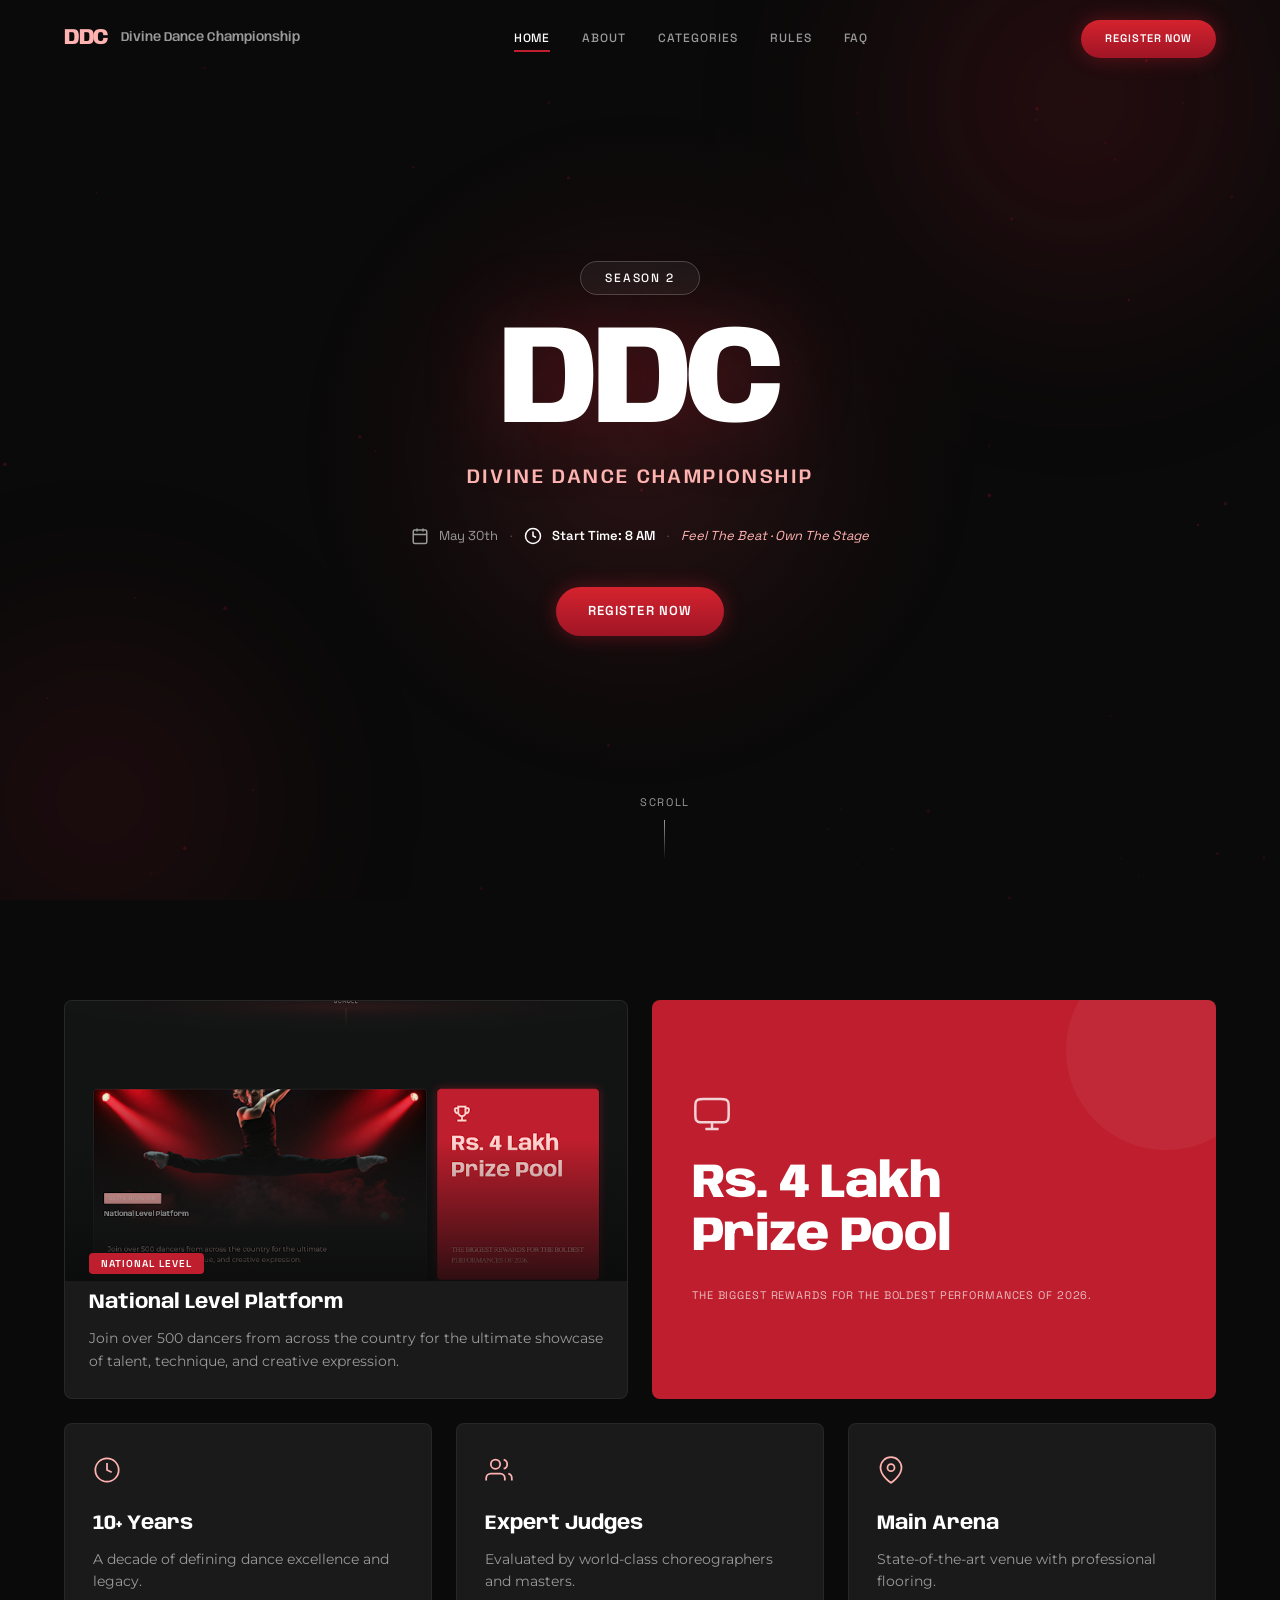
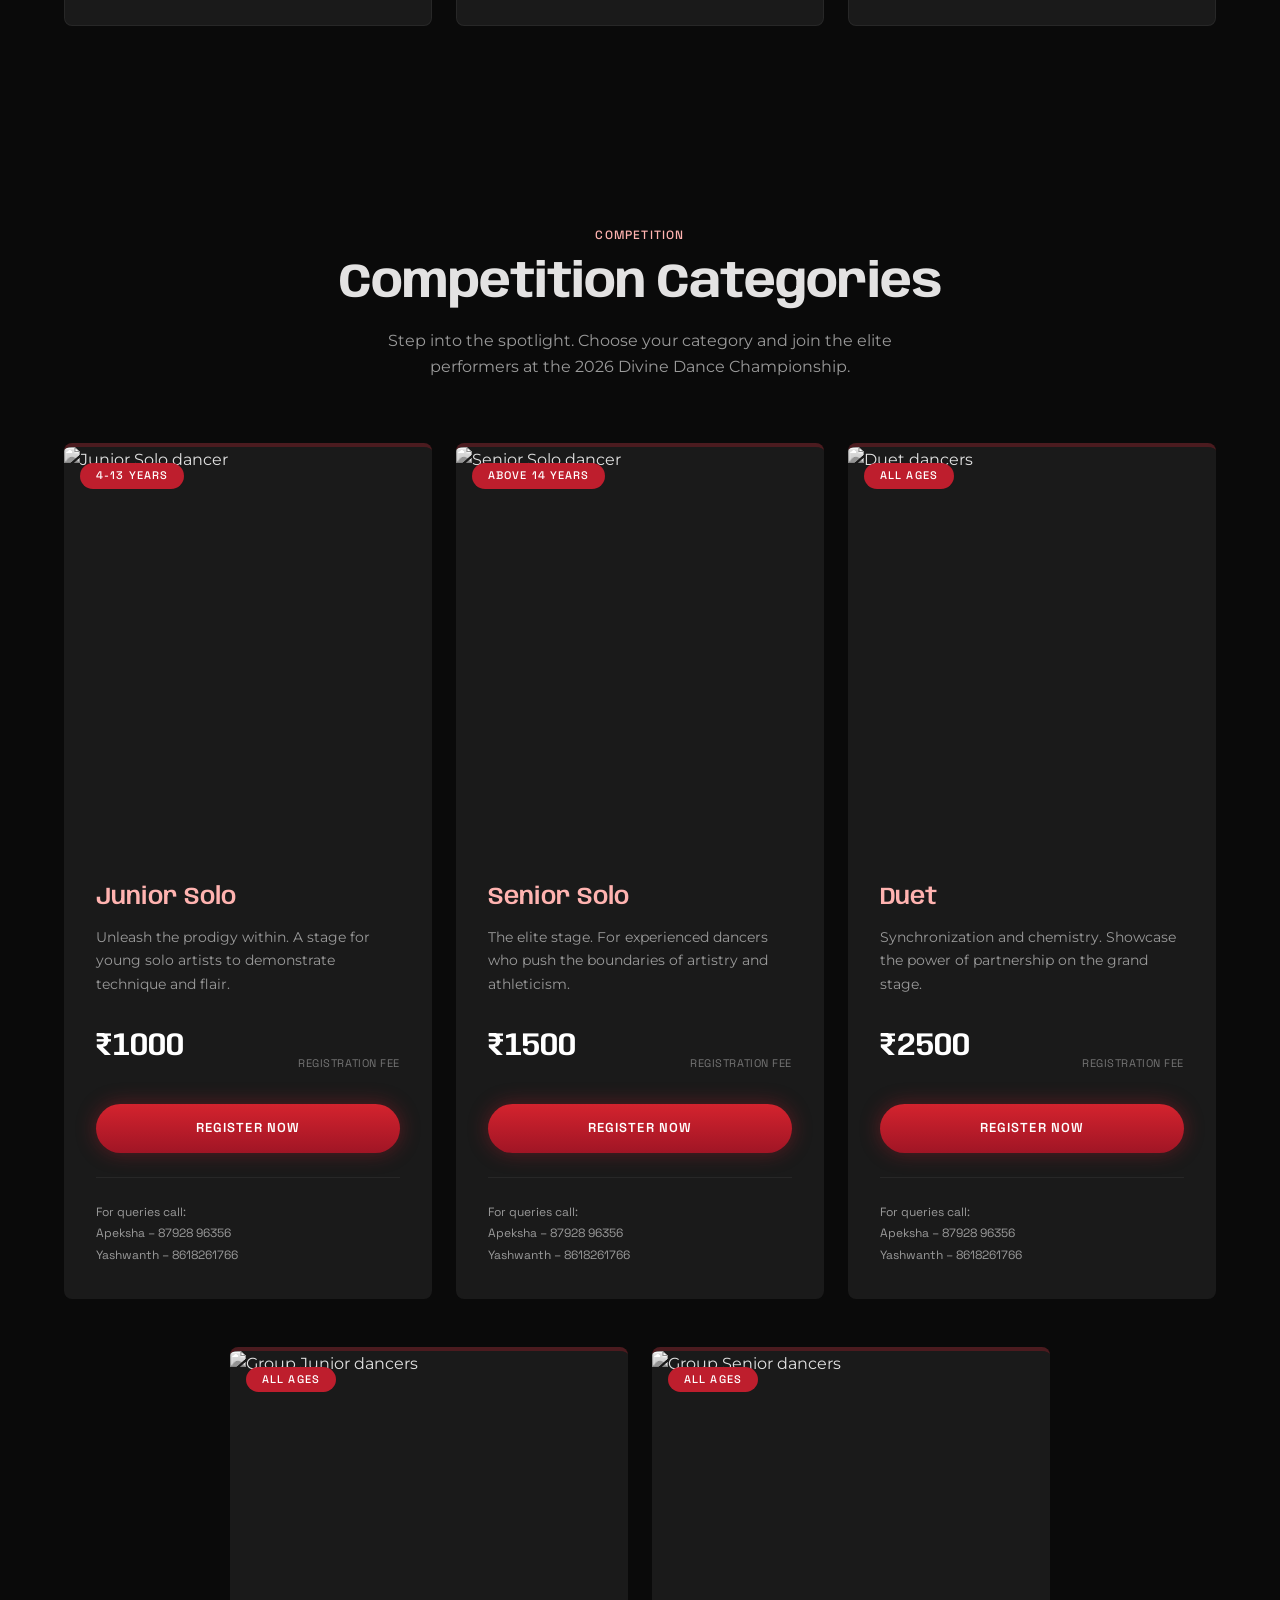
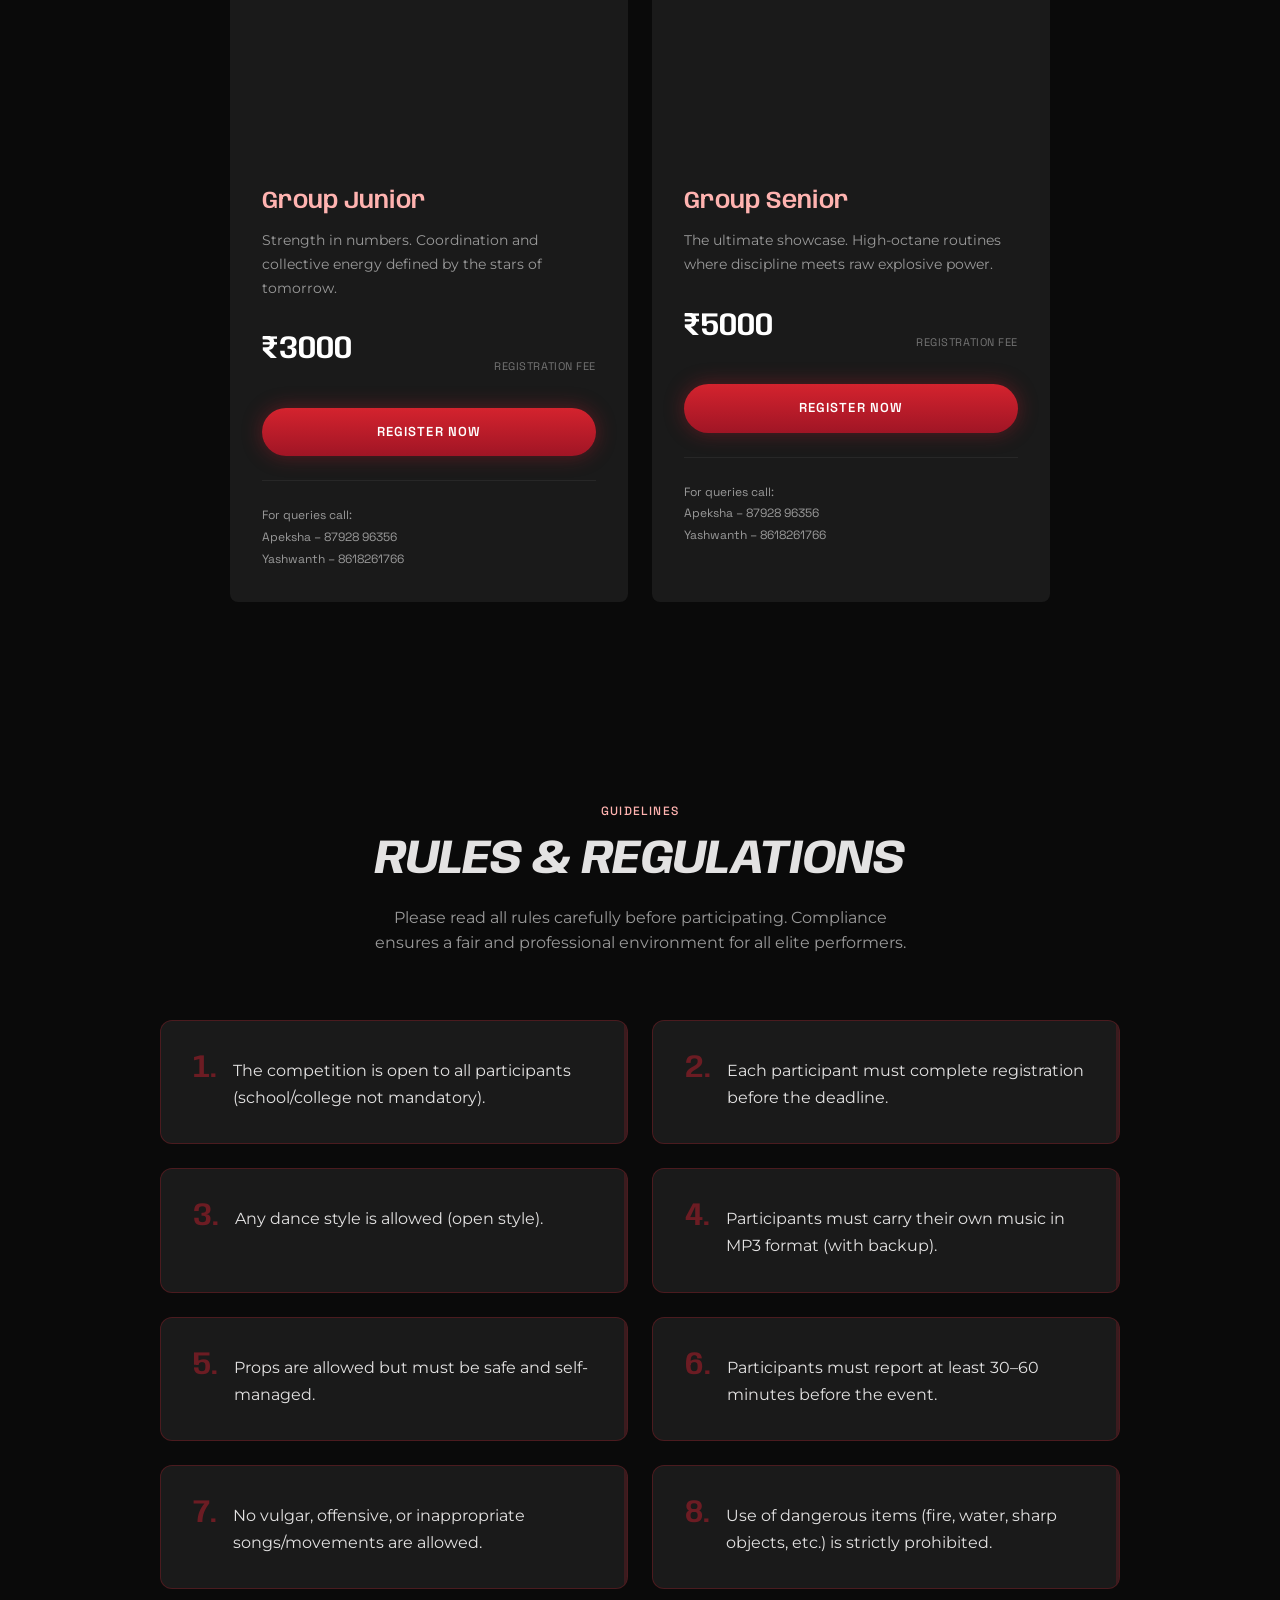
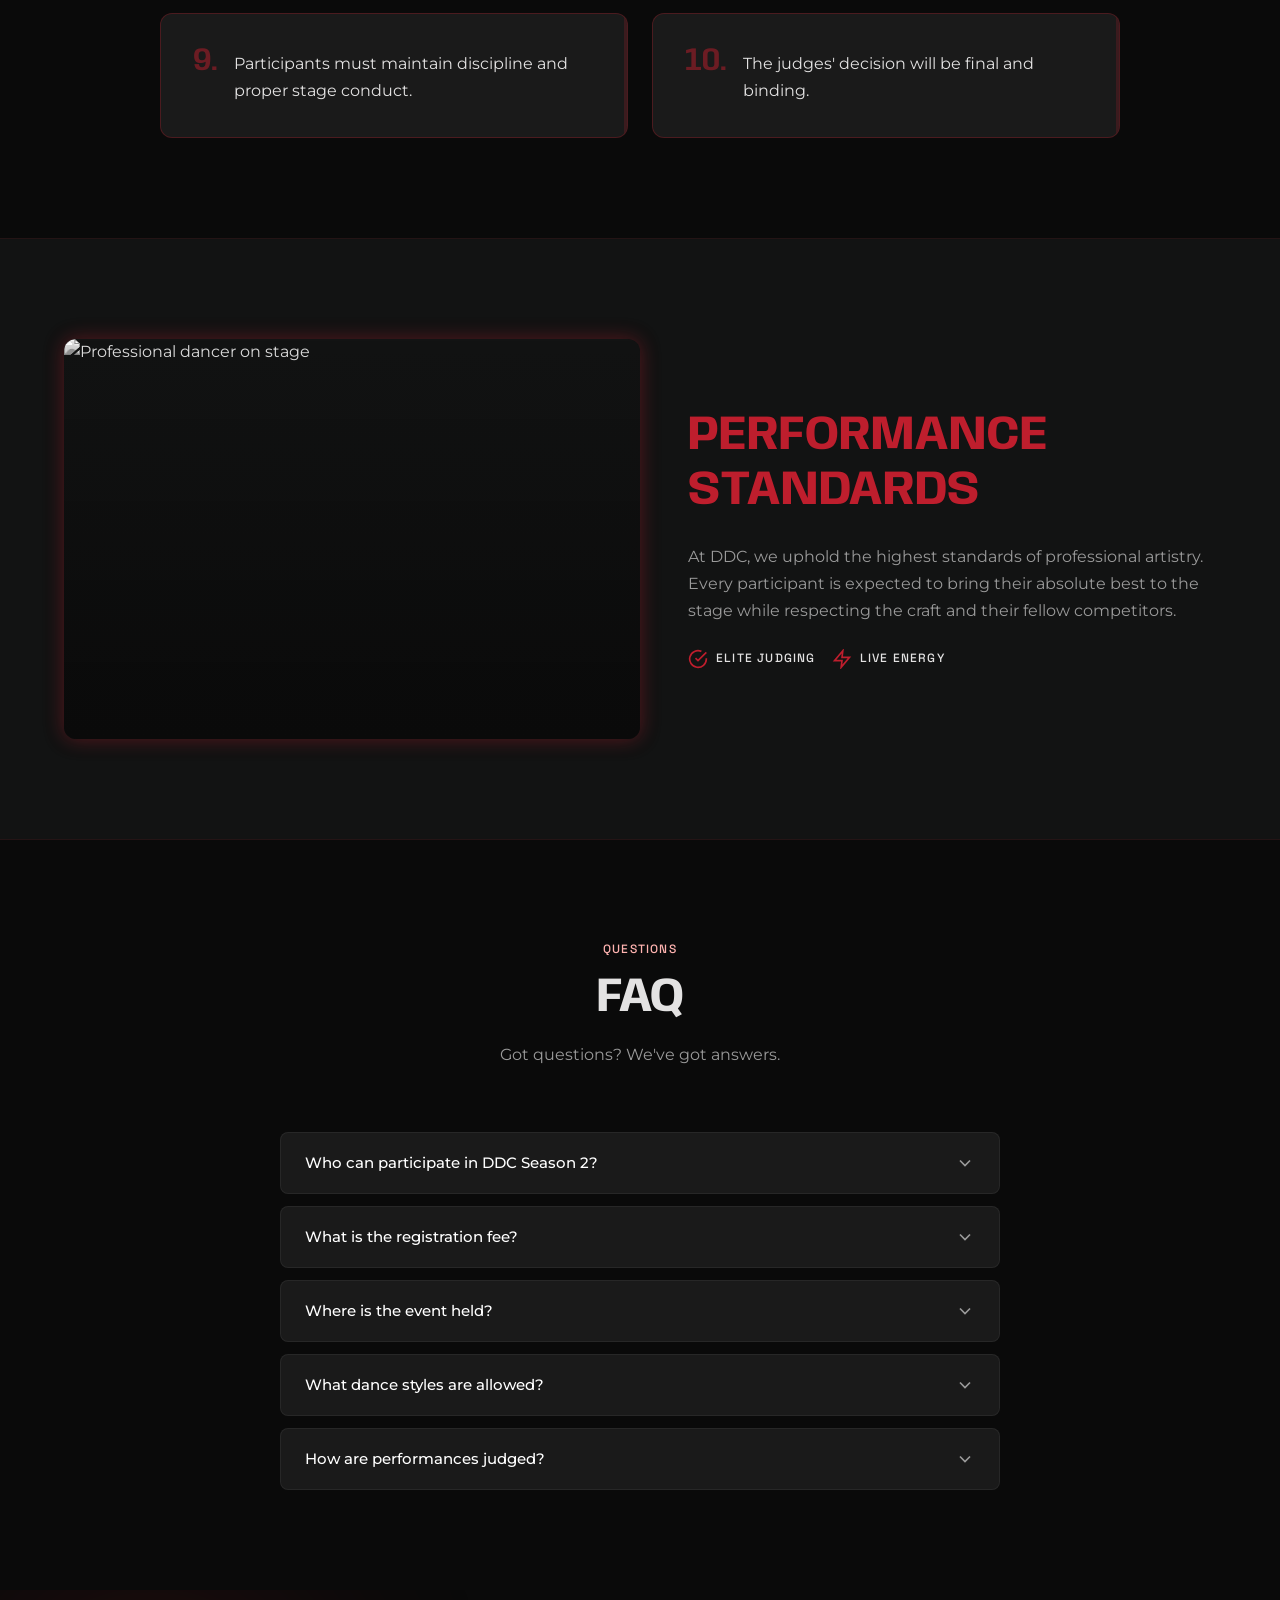
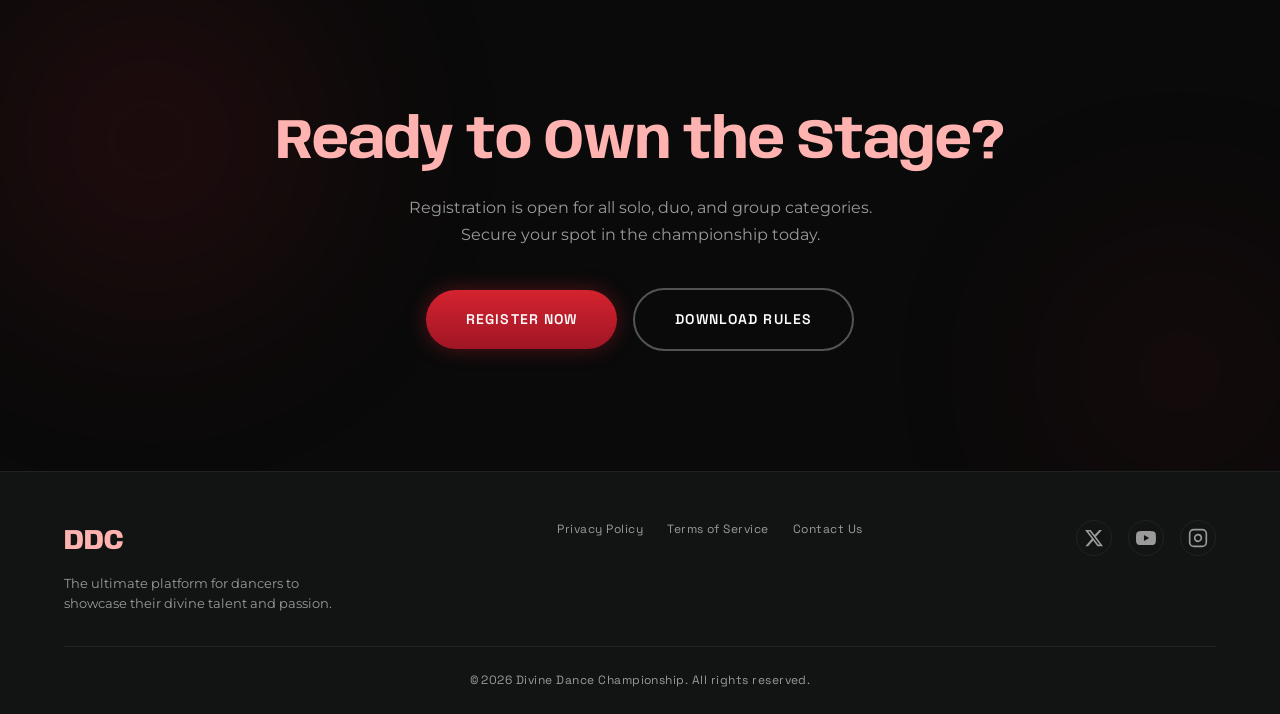
==== index.html @ ea3c965f "DDC Season 2 website - Categories, Rules, FAQ sections with Google Form registration" ====
<!DOCTYPE html>
<html lang="en">
<head>
  <meta charset="UTF-8" />
  <meta name="viewport" content="width=device-width, initial-scale=1.0" />
  <title>DDC — Divine Dance Championship | Season 2</title>
  <meta name="description" content="Join 500+ dancers from across the nation at the Divine Dance Championship Season 2. Rs. 4 Lakh prize pool. May 30th, 2026. Register now!" />
  <meta name="keywords" content="dance championship, DDC, Divine Dance Championship, dance competition, Season 2" />
  <meta name="theme-color" content="#BE1E2D" />

  <!-- Google Fonts -->
  <link rel="preconnect" href="https://fonts.googleapis.com" />
  <link rel="preconnect" href="https://fonts.gstatic.com" crossorigin />
  <link href="https://fonts.googleapis.com/css2?family=Anybody:wght@400;600;700;800&family=Montserrat:wght@300;400;500;600&family=Space+Grotesk:wght@400;500;600&display=swap" rel="stylesheet" />

  <link rel="stylesheet" href="styles.css" />
</head>
<body>

  <!-- ===== PRELOADER ===== -->
  <div id="preloader" class="preloader">
    <div class="preloader__inner">
      <div class="preloader__ring"></div>
      <span class="preloader__text">DDC</span>
    </div>
  </div>

  <!-- ===== FLOATING PARTICLES CANVAS ===== -->
  <canvas id="particles-canvas" aria-hidden="true"></canvas>

  <!-- ===== NAVBAR ===== -->
  <nav id="navbar" class="navbar">
    <div class="navbar__container">
      <a href="#hero" class="navbar__brand" id="nav-brand">
        <span class="navbar__brand-text">DDC</span>
        <span class="navbar__brand-sub">Divine Dance Championship</span>
      </a>

      <div class="navbar__links" id="nav-links">
        <a href="#hero" class="navbar__link active" data-section="hero">Home</a>
        <a href="#about" class="navbar__link" data-section="about">About</a>
        <a href="#categories" class="navbar__link" data-section="categories">Categories</a>
        <a href="#rules" class="navbar__link" data-section="rules">Rules</a>
        <a href="#faq" class="navbar__link" data-section="faq">FAQ</a>
      </div>

      <a href="https://docs.google.com/forms/d/e/1FAIpQLSdyLy1BD2bwJpLeQ0RBQqy2SPrHPg33ZrpNjyy-k9jikBR-5A/viewform?usp=sharing&ouid=105980000422649941958" target="_blank" rel="noopener noreferrer" class="btn btn--primary btn--nav" id="nav-register-btn">
        Register Now
      </a>

      <button class="navbar__hamburger" id="hamburger-btn" aria-label="Toggle navigation menu">
        <span></span><span></span><span></span>
      </button>
    </div>

    <!-- Mobile Menu -->
    <div class="navbar__mobile-menu" id="mobile-menu">
      <a href="#hero" class="navbar__mobile-link" data-section="hero">Home</a>
      <a href="#about" class="navbar__mobile-link" data-section="about">About</a>
      <a href="#categories" class="navbar__mobile-link" data-section="categories">Categories</a>
      <a href="#rules" class="navbar__mobile-link" data-section="rules">Rules</a>
      <a href="#faq" class="navbar__mobile-link" data-section="faq">FAQ</a>
      <a href="https://docs.google.com/forms/d/e/1FAIpQLSdyLy1BD2bwJpLeQ0RBQqy2SPrHPg33ZrpNjyy-k9jikBR-5A/viewform?usp=sharing&ouid=105980000422649941958" target="_blank" rel="noopener noreferrer" class="btn btn--primary btn--mobile-register">Register Now</a>
    </div>
  </nav>

  <!-- ===== HERO SECTION ===== -->
  <section id="hero" class="hero">
    <div class="hero__bg">
      <div class="hero__ribbon hero__ribbon--1"></div>
      <div class="hero__ribbon hero__ribbon--2"></div>
      <div class="hero__ribbon hero__ribbon--3"></div>
      <div class="hero__glow"></div>
    </div>
    <div class="hero__content">
      <div class="hero__badge reveal" data-delay="0">
        <span>Season 2</span>
      </div>
      <h1 class="hero__title reveal" data-delay="100">DDC</h1>
      <p class="hero__subtitle reveal" data-delay="200">Divine Dance Championship</p>
      <div class="hero__meta reveal" data-delay="300">
        <span class="hero__meta-item">
          <svg width="18" height="18" viewBox="0 0 24 24" fill="none" stroke="currentColor" stroke-width="2"><rect x="3" y="4" width="18" height="18" rx="2" ry="2"/><line x1="16" y1="2" x2="16" y2="6"/><line x1="8" y1="2" x2="8" y2="6"/><line x1="3" y1="10" x2="21" y2="10"/></svg>
          May 30th
        </span>
        <span class="hero__meta-dot">·</span>
        <span class="hero__meta-item hero__meta-item--bold">
          <svg width="18" height="18" viewBox="0 0 24 24" fill="none" stroke="currentColor" stroke-width="2"><circle cx="12" cy="12" r="10"/><polyline points="12 6 12 12 16 14"/></svg>
          Start Time: 8 AM
        </span>
        <span class="hero__meta-dot">·</span>
        <span class="hero__meta-item hero__meta-item--italic">Feel The Beat · Own The Stage</span>
      </div>
      <a href="https://docs.google.com/forms/d/e/1FAIpQLSdyLy1BD2bwJpLeQ0RBQqy2SPrHPg33ZrpNjyy-k9jikBR-5A/viewform?usp=sharing&ouid=105980000422649941958" target="_blank" rel="noopener noreferrer" class="btn btn--primary btn--hero magnetic-btn reveal" data-delay="400" id="hero-register-btn">
        Register Now
      </a>
    </div>
    <div class="hero__scroll reveal" data-delay="600">
      <span class="hero__scroll-text">Scroll</span>
      <div class="hero__scroll-line"></div>
    </div>
  </section>

  <!-- ===== ABOUT SECTION ===== -->
  <section id="about" class="about section">
    <div class="container">
      <div class="about__grid">
        <!-- Left: Image Card -->
        <div class="about__image-card reveal-left">
          <div class="about__image-wrapper">
            <img src="screen.png" alt="Dancer performing at DDC" class="about__image" loading="lazy" />
            <div class="about__image-overlay"></div>
          </div>
          <div class="about__image-badge">
            <span class="about__image-badge-tag">National Level</span>
          </div>
          <h3 class="about__image-title">National Level Platform</h3>
          <p class="about__image-desc">Join over 500 dancers from across the country for the ultimate showcase of talent, technique, and creative expression.</p>
        </div>

        <!-- Right: Prize Pool Card -->
        <div class="about__prize-card reveal-right">
          <div class="about__prize-icon">
            <svg width="40" height="40" viewBox="0 0 24 24" fill="none" stroke="currentColor" stroke-width="1.5"><path d="M8 21h8m-4-4v4m-5.2-4h10.4c1.68 0 2.52 0 3.16-.33a3 3 0 001.31-1.31c.33-.64.33-1.48.33-3.16V7.8c0-1.68 0-2.52-.33-3.16a3 3 0 00-1.31-1.31C19.72 3 18.88 3 17.2 3H6.8c-1.68 0-2.52 0-3.16.33a3 3 0 00-1.31 1.31C2 5.28 2 6.12 2 7.8v4.4c0 1.68 0 2.52.33 3.16a3 3 0 001.31 1.31c.64.33 1.48.33 3.16.33z"/></svg>
          </div>
          <h2 class="about__prize-amount">Rs. 4 Lakh<br/>Prize Pool</h2>
          <p class="about__prize-desc">The biggest rewards for the boldest performances of 2026.</p>
        </div>
      </div>

      <!-- Stats Row -->
      <div class="about__stats">
        <div class="about__stat-card reveal-up" data-delay="0">
          <div class="about__stat-icon">
            <svg width="28" height="28" viewBox="0 0 24 24" fill="none" stroke="currentColor" stroke-width="1.5"><circle cx="12" cy="12" r="10"/><polyline points="12 6 12 12 16 14"/></svg>
          </div>
          <h4 class="about__stat-title">10+ Years</h4>
          <p class="about__stat-desc">A decade of defining dance excellence and legacy.</p>
        </div>
        <div class="about__stat-card reveal-up" data-delay="150">
          <div class="about__stat-icon">
            <svg width="28" height="28" viewBox="0 0 24 24" fill="none" stroke="currentColor" stroke-width="1.5"><path d="M17 21v-2a4 4 0 00-4-4H5a4 4 0 00-4 4v2"/><circle cx="9" cy="7" r="4"/><path d="M23 21v-2a4 4 0 00-3-3.87"/><path d="M16 3.13a4 4 0 010 7.75"/></svg>
          </div>
          <h4 class="about__stat-title">Expert Judges</h4>
          <p class="about__stat-desc">Evaluated by world-class choreographers and masters.</p>
        </div>
        <div class="about__stat-card reveal-up" data-delay="300">
          <div class="about__stat-icon">
            <svg width="28" height="28" viewBox="0 0 24 24" fill="none" stroke="currentColor" stroke-width="1.5"><path d="M21 10c0 7-9 13-9 13s-9-6-9-13a9 9 0 0118 0z"/><circle cx="12" cy="10" r="3"/></svg>
          </div>
          <h4 class="about__stat-title">Main Arena</h4>
          <p class="about__stat-desc">State-of-the-art venue with professional flooring.</p>
        </div>
      </div>
    </div>
  </section>

  <!-- ===== CATEGORIES SECTION ===== -->
  <section id="categories" class="categories section">
    <div class="container">
      <div class="section__header reveal-up">
        <span class="section__label">Competition</span>
        <h2 class="section__title">Competition Categories</h2>
        <p class="section__desc">Step into the spotlight. Choose your category and join the elite performers at the 2026 Divine Dance Championship.</p>
      </div>

      <!-- Top row: 3 cards -->
      <div class="categories__grid categories__grid--3 reveal-up">

        <!-- Junior Solo -->
        <div class="category-card-v2">
          <div class="category-card-v2__image">
            <img src="https://lh3.googleusercontent.com/aida-public/[base64]" alt="Junior Solo dancer" loading="lazy" />
            <div class="category-card-v2__image-overlay"></div>
            <span class="category-card-v2__badge">4-13 YEARS</span>
          </div>
          <div class="category-card-v2__body">
            <h3 class="category-card-v2__title">Junior Solo</h3>
            <p class="category-card-v2__desc">Unleash the prodigy within. A stage for young solo artists to demonstrate technique and flair.</p>
            <div class="category-card-v2__price-row">
              <span class="category-card-v2__price">₹1000</span>
              <span class="category-card-v2__price-label">Registration Fee</span>
            </div>
            <a href="https://docs.google.com/forms/d/e/1FAIpQLSdyLy1BD2bwJpLeQ0RBQqy2SPrHPg33ZrpNjyy-k9jikBR-5A/viewform?usp=sharing&ouid=105980000422649941958" target="_blank" rel="noopener noreferrer" class="btn btn--primary btn--full magnetic-btn">Register Now</a>
            <div class="category-card-v2__contact">
              <p>For queries call:</p>
              <p>Apeksha – 87928 96356</p>
              <p>Yashwanth – 8618261766</p>
            </div>
          </div>
        </div>

        <!-- Senior Solo -->
        <div class="category-card-v2">
          <div class="category-card-v2__image">
            <img src="https://lh3.googleusercontent.com/aida-public/[base64]" alt="Senior Solo dancer" loading="lazy" />
            <div class="category-card-v2__image-overlay"></div>
            <span class="category-card-v2__badge">ABOVE 14 YEARS</span>
          </div>
          <div class="category-card-v2__body">
            <h3 class="category-card-v2__title">Senior Solo</h3>
            <p class="category-card-v2__desc">The elite stage. For experienced dancers who push the boundaries of artistry and athleticism.</p>
            <div class="category-card-v2__price-row">
              <span class="category-card-v2__price">₹1500</span>
              <span class="category-card-v2__price-label">Registration Fee</span>
            </div>
            <a href="https://docs.google.com/forms/d/e/1FAIpQLSdyLy1BD2bwJpLeQ0RBQqy2SPrHPg33ZrpNjyy-k9jikBR-5A/viewform?usp=sharing&ouid=105980000422649941958" target="_blank" rel="noopener noreferrer" class="btn btn--primary btn--full magnetic-btn">Register Now</a>
            <div class="category-card-v2__contact">
              <p>For queries call:</p>
              <p>Apeksha – 87928 96356</p>
              <p>Yashwanth – 8618261766</p>
            </div>
          </div>
        </div>

        <!-- Duet -->
        <div class="category-card-v2">
          <div class="category-card-v2__image">
            <img src="https://lh3.googleusercontent.com/aida-public/[base64]" alt="Duet dancers" loading="lazy" />
            <div class="category-card-v2__image-overlay"></div>
            <span class="category-card-v2__badge">ALL AGES</span>
          </div>
          <div class="category-card-v2__body">
            <h3 class="category-card-v2__title">Duet</h3>
            <p class="category-card-v2__desc">Synchronization and chemistry. Showcase the power of partnership on the grand stage.</p>
            <div class="category-card-v2__price-row">
              <span class="category-card-v2__price">₹2500</span>
              <span class="category-card-v2__price-label">Registration Fee</span>
            </div>
            <a href="https://docs.google.com/forms/d/e/1FAIpQLSdyLy1BD2bwJpLeQ0RBQqy2SPrHPg33ZrpNjyy-k9jikBR-5A/viewform?usp=sharing&ouid=105980000422649941958" target="_blank" rel="noopener noreferrer" class="btn btn--primary btn--full magnetic-btn">Register Now</a>
            <div class="category-card-v2__contact">
              <p>For queries call:</p>
              <p>Apeksha – 87928 96356</p>
              <p>Yashwanth – 8618261766</p>
            </div>
          </div>
        </div>
      </div>

      <!-- Bottom row: 2 cards -->
      <div class="categories__grid categories__grid--2 reveal-up" data-delay="200">

        <!-- Group Junior -->
        <div class="category-card-v2">
          <div class="category-card-v2__image">
            <img src="https://lh3.googleusercontent.com/aida-public/[base64]" alt="Group Junior dancers" loading="lazy" />
            <div class="category-card-v2__image-overlay"></div>
            <span class="category-card-v2__badge">ALL AGES</span>
          </div>
          <div class="category-card-v2__body">
            <h3 class="category-card-v2__title">Group Junior</h3>
            <p class="category-card-v2__desc">Strength in numbers. Coordination and collective energy defined by the stars of tomorrow.</p>
            <div class="category-card-v2__price-row">
              <span class="category-card-v2__price">₹3000</span>
              <span class="category-card-v2__price-label">Registration Fee</span>
            </div>
            <a href="https://docs.google.com/forms/d/e/1FAIpQLSdyLy1BD2bwJpLeQ0RBQqy2SPrHPg33ZrpNjyy-k9jikBR-5A/viewform?usp=sharing&ouid=105980000422649941958" target="_blank" rel="noopener noreferrer" class="btn btn--primary btn--full magnetic-btn">Register Now</a>
            <div class="category-card-v2__contact">
              <p>For queries call:</p>
              <p>Apeksha – 87928 96356</p>
              <p>Yashwanth – 8618261766</p>
            </div>
          </div>
        </div>

        <!-- Group Senior -->
        <div class="category-card-v2">
          <div class="category-card-v2__image">
            <img src="https://lh3.googleusercontent.com/aida-public/[base64]" alt="Group Senior dancers" loading="lazy" />
            <div class="category-card-v2__image-overlay"></div>
            <span class="category-card-v2__badge">ALL AGES</span>
          </div>
          <div class="category-card-v2__body">
            <h3 class="category-card-v2__title">Group Senior</h3>
            <p class="category-card-v2__desc">The ultimate showcase. High-octane routines where discipline meets raw explosive power.</p>
            <div class="category-card-v2__price-row">
              <span class="category-card-v2__price">₹5000</span>
              <span class="category-card-v2__price-label">Registration Fee</span>
            </div>
            <a href="https://docs.google.com/forms/d/e/1FAIpQLSdyLy1BD2bwJpLeQ0RBQqy2SPrHPg33ZrpNjyy-k9jikBR-5A/viewform?usp=sharing&ouid=105980000422649941958" target="_blank" rel="noopener noreferrer" class="btn btn--primary btn--full magnetic-btn">Register Now</a>
            <div class="category-card-v2__contact">
              <p>For queries call:</p>
              <p>Apeksha – 87928 96356</p>
              <p>Yashwanth – 8618261766</p>
            </div>
          </div>
        </div>
      </div>
    </div>
  </section>

  <!-- ===== RULES SECTION ===== -->
  <section id="rules" class="rules section">
    <div class="container">
      <div class="section__header reveal-up">
        <span class="section__label">Guidelines</span>
        <h2 class="section__title rules__title">Rules & Regulations</h2>
        <p class="section__desc">Please read all rules carefully before participating. Compliance ensures a fair and professional environment for all elite performers.</p>
      </div>

      <div class="rules__grid">
        <div class="rules__card reveal-up" data-delay="0">
          <span class="rules__number">1.</span>
          <p class="rules__text">The competition is open to all participants (school/college not mandatory).</p>
          <div class="rules__card-accent"></div>
        </div>
        <div class="rules__card reveal-up" data-delay="50">
          <span class="rules__number">2.</span>
          <p class="rules__text">Each participant must complete registration before the deadline.</p>
          <div class="rules__card-accent"></div>
        </div>
        <div class="rules__card reveal-up" data-delay="100">
          <span class="rules__number">3.</span>
          <p class="rules__text">Any dance style is allowed (open style).</p>
          <div class="rules__card-accent"></div>
        </div>
        <div class="rules__card reveal-up" data-delay="150">
          <span class="rules__number">4.</span>
          <p class="rules__text">Participants must carry their own music in MP3 format (with backup).</p>
          <div class="rules__card-accent"></div>
        </div>
        <div class="rules__card reveal-up" data-delay="200">
          <span class="rules__number">5.</span>
          <p class="rules__text">Props are allowed but must be safe and self-managed.</p>
          <div class="rules__card-accent"></div>
        </div>
        <div class="rules__card reveal-up" data-delay="250">
          <span class="rules__number">6.</span>
          <p class="rules__text">Participants must report at least 30–60 minutes before the event.</p>
          <div class="rules__card-accent"></div>
        </div>
        <div class="rules__card reveal-up" data-delay="300">
          <span class="rules__number">7.</span>
          <p class="rules__text">No vulgar, offensive, or inappropriate songs/movements are allowed.</p>
          <div class="rules__card-accent"></div>
        </div>
        <div class="rules__card reveal-up" data-delay="350">
          <span class="rules__number">8.</span>
          <p class="rules__text">Use of dangerous items (fire, water, sharp objects, etc.) is strictly prohibited.</p>
          <div class="rules__card-accent"></div>
        </div>
        <div class="rules__card reveal-up" data-delay="400">
          <span class="rules__number">9.</span>
          <p class="rules__text">Participants must maintain discipline and proper stage conduct.</p>
          <div class="rules__card-accent"></div>
        </div>
        <div class="rules__card reveal-up" data-delay="450">
          <span class="rules__number">10.</span>
          <p class="rules__text">The judges' decision will be final and binding.</p>
          <div class="rules__card-accent"></div>
        </div>
      </div>
    </div>
  </section>

  <!-- ===== PERFORMANCE STANDARDS ===== -->
  <section class="standards section">
    <div class="container">
      <div class="standards__inner reveal-up">
        <div class="standards__image">
          <img src="https://lh3.googleusercontent.com/aida-public/[base64]" alt="Professional dancer on stage" loading="lazy" />
          <div class="standards__image-overlay"></div>
        </div>
        <div class="standards__content">
          <h2 class="standards__title">Performance Standards</h2>
          <p class="standards__desc">At DDC, we uphold the highest standards of professional artistry. Every participant is expected to bring their absolute best to the stage while respecting the craft and their fellow competitors.</p>
          <div class="standards__badges">
            <div class="standards__badge">
              <svg width="20" height="20" viewBox="0 0 24 24" fill="none" stroke="var(--primary)" stroke-width="2"><path d="M22 11.08V12a10 10 0 11-5.93-9.14"/><polyline points="22 4 12 14.01 9 11.01"/></svg>
              <span>Elite Judging</span>
            </div>
            <div class="standards__badge">
              <svg width="20" height="20" viewBox="0 0 24 24" fill="none" stroke="var(--primary)" stroke-width="2"><polygon points="13 2 3 14 12 14 11 22 21 10 12 10 13 2"/></svg>
              <span>Live Energy</span>
            </div>
          </div>
        </div>
      </div>
    </div>
  </section>

  <!-- ===== FAQ SECTION ===== -->
  <section id="faq" class="faq section">
    <div class="container">
      <div class="section__header reveal-up">
        <span class="section__label">Questions</span>
        <h2 class="section__title">FAQ</h2>
        <p class="section__desc">Got questions? We've got answers.</p>
      </div>
      <div class="faq__list">
        <div class="faq__item reveal-up" data-delay="0">
          <button class="faq__question" id="faq-q-1" aria-expanded="false">
            <span>Who can participate in DDC Season 2?</span>
            <svg class="faq__chevron" width="20" height="20" viewBox="0 0 24 24" fill="none" stroke="currentColor" stroke-width="2"><polyline points="6 9 12 15 18 9"/></svg>
          </button>
          <div class="faq__answer" id="faq-a-1">
            <p>DDC is open to dancers of all ages and skill levels. Whether you're a seasoned professional or a passionate beginner, there's a category for you — Solo, Duo, or Group.</p>
          </div>
        </div>
        <div class="faq__item reveal-up" data-delay="100">
          <button class="faq__question" id="faq-q-2" aria-expanded="false">
            <span>What is the registration fee?</span>
            <svg class="faq__chevron" width="20" height="20" viewBox="0 0 24 24" fill="none" stroke="currentColor" stroke-width="2"><polyline points="6 9 12 15 18 9"/></svg>
          </button>
          <div class="faq__answer" id="faq-a-2">
            <p>Registration fees vary by category. Solo: ₹500, Duo: ₹800, Group (3-10 members): ₹1500. Early bird discounts may apply.</p>
          </div>
        </div>
        <div class="faq__item reveal-up" data-delay="200">
          <button class="faq__question" id="faq-q-3" aria-expanded="false">
            <span>Where is the event held?</span>
            <svg class="faq__chevron" width="20" height="20" viewBox="0 0 24 24" fill="none" stroke="currentColor" stroke-width="2"><polyline points="6 9 12 15 18 9"/></svg>
          </button>
          <div class="faq__answer" id="faq-a-3">
            <p>The DDC Season 2 will be held at the Main Arena — a state-of-the-art venue with professional dance flooring, stage lighting, and premium sound systems. Exact address will be shared upon registration.</p>
          </div>
        </div>
        <div class="faq__item reveal-up" data-delay="300">
          <button class="faq__question" id="faq-q-4" aria-expanded="false">
            <span>What dance styles are allowed?</span>
            <svg class="faq__chevron" width="20" height="20" viewBox="0 0 24 24" fill="none" stroke="currentColor" stroke-width="2"><polyline points="6 9 12 15 18 9"/></svg>
          </button>
          <div class="faq__answer" id="faq-a-4">
            <p>All dance forms are welcome — contemporary, hip-hop, classical, Bollywood, freestyle, breaking, and more. Express yourself in any style that moves you.</p>
          </div>
        </div>
        <div class="faq__item reveal-up" data-delay="400">
          <button class="faq__question" id="faq-q-5" aria-expanded="false">
            <span>How are performances judged?</span>
            <svg class="faq__chevron" width="20" height="20" viewBox="0 0 24 24" fill="none" stroke="currentColor" stroke-width="2"><polyline points="6 9 12 15 18 9"/></svg>
          </button>
          <div class="faq__answer" id="faq-a-5">
            <p>Performances are evaluated by a panel of expert judges — world-class choreographers and dance masters — based on technique, creativity, stage presence, synchronization (for duos/groups), and overall impact.</p>
          </div>
        </div>
      </div>
    </div>
  </section>



  <!-- ===== CTA / REGISTRATION SECTION ===== -->
  <section id="register" class="register section">
    <div class="register__bg">
      <div class="register__glow register__glow--1"></div>
      <div class="register__glow register__glow--2"></div>
    </div>
    <div class="container">
      <div class="register__content">
        <h2 class="register__title reveal-up">Ready to Own the Stage?</h2>
        <p class="register__desc reveal-up" data-delay="100">Registration is open for all solo, duo, and group categories. Secure your spot in the championship today.</p>
        <div class="register__actions reveal-up" data-delay="200">
          <a href="https://docs.google.com/forms/d/e/1FAIpQLSdyLy1BD2bwJpLeQ0RBQqy2SPrHPg33ZrpNjyy-k9jikBR-5A/viewform?usp=sharing&ouid=105980000422649941958" target="_blank" rel="noopener noreferrer" class="btn btn--primary btn--lg magnetic-btn" id="cta-register-btn">
            Register Now
          </a>
          <a href="#" class="btn btn--outline btn--lg magnetic-btn" id="cta-rules-btn">
            Download Rules
          </a>
        </div>
      </div>
    </div>
  </section>

  <!-- ===== FOOTER ===== -->
  <footer id="footer" class="footer">
    <div class="container">
      <div class="footer__top">
        <div class="footer__brand">
          <h3 class="footer__logo">DDC</h3>
          <p class="footer__tagline">The ultimate platform for dancers to showcase their divine talent and passion.</p>
        </div>
        <div class="footer__links">
          <a href="#" class="footer__link">Privacy Policy</a>
          <a href="#" class="footer__link">Terms of Service</a>
          <a href="#" class="footer__link">Contact Us</a>

        </div>
        <div class="footer__social">
          <a href="#" class="footer__social-link" aria-label="Twitter / X">
            <svg width="20" height="20" viewBox="0 0 24 24" fill="currentColor"><path d="M18.244 2.25h3.308l-7.227 8.26 8.502 11.24H16.17l-5.214-6.817L4.99 21.75H1.68l7.73-8.835L1.254 2.25H8.08l4.713 6.231zm-1.161 17.52h1.833L7.084 4.126H5.117z"/></svg>
          </a>
          <a href="#" class="footer__social-link" aria-label="YouTube">
            <svg width="20" height="20" viewBox="0 0 24 24" fill="currentColor"><path d="M23.498 6.186a3.016 3.016 0 0 0-2.122-2.136C19.505 3.545 12 3.545 12 3.545s-7.505 0-9.377.505A3.017 3.017 0 0 0 .502 6.186C0 8.07 0 12 0 12s0 3.93.502 5.814a3.016 3.016 0 0 0 2.122 2.136c1.871.505 9.376.505 9.376.505s7.505 0 9.377-.505a3.015 3.015 0 0 0 2.122-2.136C24 15.93 24 12 24 12s0-3.93-.502-5.814zM9.545 15.568V8.432L15.818 12l-6.273 3.568z"/></svg>
          </a>
          <a href="#" class="footer__social-link" aria-label="Instagram">
            <svg width="20" height="20" viewBox="0 0 24 24" fill="none" stroke="currentColor" stroke-width="2"><rect x="2" y="2" width="20" height="20" rx="5" ry="5"/><path d="M16 11.37A4 4 0 1112.63 8 4 4 0 0116 11.37z"/><line x1="17.5" y1="6.5" x2="17.51" y2="6.5"/></svg>
          </a>
        </div>
      </div>
      <div class="footer__bottom">
        <p>© 2026 Divine Dance Championship. All rights reserved.</p>
      </div>
    </div>
  </footer>

  <script src="script.js"></script>
</body>
</html>
---- styles.css ----
/* ===== RESET & BASE ===== */
*,*::before,*::after{margin:0;padding:0;box-sizing:border-box}
html{scroll-behavior:smooth;font-size:16px;-webkit-font-smoothing:antialiased}
body{font-family:'Montserrat',sans-serif;background:#0A0A0A;color:#e3e2e2;overflow-x:hidden;line-height:1.6}
a{text-decoration:none;color:inherit}
button{border:none;background:none;cursor:pointer;font-family:inherit;color:inherit}
img{max-width:100%;display:block}
ul{list-style:none}

/* ===== CSS VARIABLES ===== */
:root{
  --primary:#BE1E2D;--primary-light:#ffb3b0;--primary-dark:#930019;--primary-glow:rgba(190,30,45,0.4);
  --bg:#0A0A0A;--surface:#121414;--surface-dim:#1A1A1A;--surface-bright:#383939;
  --surface-container:#1f2020;--surface-high:#292a2a;--surface-highest:#343535;
  --text:#e3e2e2;--text-muted:#9a9a9a;--text-accent:#ffb3b0;
  --border:rgba(190,30,45,0.3);--border-subtle:rgba(255,255,255,0.06);
  --radius:4px;--radius-lg:8px;--radius-full:9999px;
  --container:1280px;--margin-desktop:64px;--margin-mobile:16px;
  --font-display:'Anybody',sans-serif;--font-body:'Montserrat',sans-serif;--font-mono:'Space Grotesk',sans-serif;
  --ease:cubic-bezier(0.16,1,0.3,1);--ease-out:cubic-bezier(0.33,1,0.68,1);
}

/* ===== UTILITY ===== */
.container{max-width:var(--container);margin:0 auto;padding:0 var(--margin-desktop);width:100%}
@media(max-width:768px){.container{padding:0 var(--margin-mobile)}}
.section{padding:100px 0;position:relative}
.section__header{text-align:center;margin-bottom:64px}
.section__label{font-family:var(--font-mono);font-size:12px;font-weight:500;letter-spacing:0.1em;text-transform:uppercase;color:var(--primary-light);display:block;margin-bottom:12px}
.section__title{font-family:var(--font-display);font-size:48px;font-weight:700;line-height:1.15;letter-spacing:-0.02em;margin-bottom:16px}
.section__desc{font-size:16px;color:var(--text-muted);max-width:560px;margin:0 auto}
.text-link{color:var(--primary-light);border-bottom:1px solid transparent;transition:border-color .3s}
.text-link:hover{border-color:var(--primary-light)}

/* ===== BUTTONS ===== */
.btn{display:inline-flex;align-items:center;justify-content:center;gap:8px;font-family:var(--font-mono);font-size:13px;font-weight:600;letter-spacing:0.08em;text-transform:uppercase;padding:14px 32px;border-radius:var(--radius-full);transition:all .4s var(--ease);cursor:pointer;position:relative;overflow:hidden;white-space:nowrap}
.btn--primary{background:linear-gradient(180deg,#d4232e,#a01525);color:#fff;box-shadow:0 0 20px var(--primary-glow)}
.btn--primary:hover{box-shadow:0 0 40px rgba(190,30,45,0.6),0 0 80px rgba(190,30,45,0.2);transform:translateY(-2px)}
.btn--outline{background:transparent;color:#fff;border:2px solid rgba(255,255,255,0.3)}
.btn--outline:hover{border-color:var(--primary);color:var(--primary-light);box-shadow:0 0 20px var(--primary-glow)}
.btn--sm{padding:10px 24px;font-size:12px}
.btn--lg{padding:18px 40px;font-size:14px}
.btn--nav{padding:10px 24px;font-size:11px}
.btn--mobile-register{width:100%;margin-top:16px}

/* ===== PRELOADER ===== */
.preloader{position:fixed;inset:0;z-index:9999;background:var(--bg);display:flex;align-items:center;justify-content:center;transition:opacity .6s var(--ease),visibility .6s}
.preloader.hidden{opacity:0;visibility:hidden;pointer-events:none}
.preloader__inner{position:relative;display:flex;align-items:center;justify-content:center}
.preloader__ring{width:80px;height:80px;border:3px solid rgba(190,30,45,0.15);border-top-color:var(--primary);border-radius:50%;animation:spin 1s linear infinite}
.preloader__text{position:absolute;font-family:var(--font-display);font-size:20px;font-weight:800;color:var(--primary-light);letter-spacing:-0.02em}
@keyframes spin{to{transform:rotate(360deg)}}

/* ===== PARTICLES CANVAS ===== */
#particles-canvas{position:fixed;inset:0;z-index:0;pointer-events:none;opacity:.4}

/* ===== NAVBAR ===== */
.navbar{position:fixed;top:0;left:0;right:0;z-index:1000;padding:20px 0;transition:all .4s var(--ease)}
.navbar.scrolled{background:rgba(10,10,10,0.85);backdrop-filter:blur(20px);-webkit-backdrop-filter:blur(20px);padding:12px 0;border-bottom:1px solid var(--border-subtle)}
.navbar__container{max-width:var(--container);margin:0 auto;padding:0 var(--margin-desktop);display:flex;align-items:center;justify-content:space-between}
.navbar__brand{display:flex;align-items:center;gap:12px}
.navbar__brand-text{font-family:var(--font-display);font-size:22px;font-weight:800;color:var(--primary-light);letter-spacing:-0.02em}
.navbar__brand-sub{font-family:var(--font-display);font-size:13px;font-weight:600;color:var(--text-muted);display:none}
@media(min-width:1024px){.navbar__brand-sub{display:block}}
.navbar__links{display:none;align-items:center;gap:32px}
@media(min-width:1024px){.navbar__links{display:flex}}
.navbar__link{font-family:var(--font-mono);font-size:12px;font-weight:500;letter-spacing:0.08em;text-transform:uppercase;color:var(--text-muted);transition:color .3s;position:relative}
.navbar__link::after{content:'';position:absolute;bottom:-4px;left:0;width:0;height:2px;background:var(--primary);transition:width .3s var(--ease)}
.navbar__link:hover,.navbar__link.active{color:#fff}
.navbar__link.active::after{width:100%}
.navbar__hamburger{display:flex;flex-direction:column;gap:5px;padding:8px;z-index:1001}
@media(min-width:1024px){.navbar__hamburger{display:none}}
.navbar__hamburger span{width:24px;height:2px;background:#fff;transition:all .3s var(--ease);transform-origin:center}
.navbar__hamburger.open span:nth-child(1){transform:rotate(45deg) translate(5px,5px)}
.navbar__hamburger.open span:nth-child(2){opacity:0}
.navbar__hamburger.open span:nth-child(3){transform:rotate(-45deg) translate(5px,-5px)}
.navbar__mobile-menu{display:none;position:fixed;inset:0;top:0;background:rgba(10,10,10,0.97);backdrop-filter:blur(20px);z-index:999;flex-direction:column;align-items:center;justify-content:center;gap:28px;opacity:0;transition:opacity .4s var(--ease)}
.navbar__mobile-menu.open{display:flex;opacity:1}
.navbar__mobile-link{font-family:var(--font-display);font-size:28px;font-weight:700;color:var(--text);transition:color .3s}
.navbar__mobile-link:hover{color:var(--primary-light)}
@media(max-width:768px){.navbar__container{padding:0 var(--margin-mobile)}}

/* ===== HERO ===== */
.hero{position:relative;min-height:100vh;display:flex;flex-direction:column;align-items:center;justify-content:center;text-align:center;overflow:hidden;z-index:1}
.hero__bg{position:absolute;inset:0;z-index:0;overflow:hidden}
.hero__ribbon{position:absolute;border-radius:50%;filter:blur(80px);opacity:.5;animation:ribbonFloat 8s ease-in-out infinite}
.hero__ribbon--1{width:600px;height:600px;background:radial-gradient(circle,rgba(190,30,45,0.4),transparent 70%);top:-200px;right:-100px;animation-delay:0s}
.hero__ribbon--2{width:500px;height:500px;background:radial-gradient(circle,rgba(190,30,45,0.3),transparent 70%);bottom:-150px;left:-150px;animation-delay:2s}
.hero__ribbon--3{width:400px;height:400px;background:radial-gradient(circle,rgba(255,179,176,0.15),transparent 70%);top:50%;left:50%;transform:translate(-50%,-50%);animation-delay:4s}
.hero__glow{position:absolute;top:50%;left:50%;transform:translate(-50%,-50%);width:800px;height:800px;background:radial-gradient(circle,rgba(190,30,45,0.12) 0%,transparent 60%);pointer-events:none}
@keyframes ribbonFloat{0%,100%{transform:translate(0,0) scale(1)}50%{transform:translate(30px,-20px) scale(1.05)}}
.hero__content{position:relative;z-index:2;padding:0 var(--margin-mobile)}
.hero__badge{display:inline-block;margin-bottom:24px}
.hero__badge span{font-family:var(--font-mono);font-size:12px;font-weight:500;letter-spacing:0.15em;text-transform:uppercase;color:#fff;padding:8px 24px;border:1px solid rgba(255,255,255,0.2);border-radius:var(--radius-full);background:rgba(255,255,255,0.05);backdrop-filter:blur(10px)}
.hero__title{font-family:var(--font-display);font-size:clamp(72px,12vw,140px);font-weight:800;line-height:1;letter-spacing:-0.03em;color:#fff;text-shadow:0 0 80px rgba(190,30,45,0.3);margin-bottom:8px}
.hero__subtitle{font-family:var(--font-display);font-size:clamp(14px,2vw,20px);font-weight:600;letter-spacing:0.12em;text-transform:uppercase;color:var(--primary-light);margin-bottom:32px}
.hero__meta{display:flex;align-items:center;justify-content:center;flex-wrap:wrap;gap:8px 12px;margin-bottom:40px;font-family:var(--font-mono);font-size:13px;color:var(--text-muted)}
.hero__meta svg{vertical-align:middle;margin-right:4px}
.hero__meta-item{display:inline-flex;align-items:center;gap:6px}
.hero__meta-item--bold{font-weight:600;color:#fff}
.hero__meta-item--italic{font-style:italic;color:var(--text-accent)}
.hero__meta-dot{opacity:.4}
.hero__scroll{position:absolute;bottom:40px;left:50%;transform:translateX(-50%);display:flex;flex-direction:column;align-items:center;gap:8px}
.hero__scroll-text{font-family:var(--font-mono);font-size:11px;letter-spacing:0.15em;text-transform:uppercase;color:var(--text-muted)}
.hero__scroll-line{width:1px;height:40px;background:linear-gradient(to bottom,var(--text-muted),transparent);animation:scrollPulse 2s ease-in-out infinite}
@keyframes scrollPulse{0%,100%{opacity:1;transform:scaleY(1)}50%{opacity:.4;transform:scaleY(0.6)}}

/* ===== ABOUT ===== */
.about__grid{display:grid;grid-template-columns:1fr 1fr;gap:24px;margin-bottom:24px}
@media(max-width:768px){.about__grid{grid-template-columns:1fr}}
.about__image-card{background:var(--surface-dim);border:1px solid var(--border-subtle);border-radius:var(--radius-lg);overflow:hidden;transition:transform .4s var(--ease),box-shadow .4s}
.about__image-card:hover{transform:translateY(-4px);box-shadow:0 8px 40px rgba(0,0,0,0.4)}
.about__image-wrapper{position:relative;height:280px;overflow:hidden}
.about__image{width:100%;height:100%;object-fit:cover;transition:transform .6s var(--ease)}
.about__image-card:hover .about__image{transform:scale(1.05)}
.about__image-overlay{position:absolute;inset:0;background:linear-gradient(to bottom,transparent 50%,rgba(10,10,10,0.8))}
.about__image-badge{padding:0 24px;margin-top:-32px;position:relative;z-index:2}
.about__image-badge-tag{font-family:var(--font-mono);font-size:10px;font-weight:600;letter-spacing:0.1em;text-transform:uppercase;background:var(--primary);color:#fff;padding:4px 12px;border-radius:var(--radius)}
.about__image-title{font-family:var(--font-display);font-size:20px;font-weight:700;padding:12px 24px 8px;color:#fff}
.about__image-desc{font-size:14px;color:var(--text-muted);padding:0 24px 24px;line-height:1.7}
.about__prize-card{background:var(--primary);border-radius:var(--radius-lg);padding:48px 40px;display:flex;flex-direction:column;justify-content:center;position:relative;overflow:hidden;transition:transform .4s var(--ease)}
.about__prize-card:hover{transform:translateY(-4px)}
.about__prize-card::after{content:'';position:absolute;top:-50px;right:-50px;width:200px;height:200px;background:rgba(255,255,255,0.05);border-radius:50%;pointer-events:none}
.about__prize-icon{margin-bottom:16px;color:rgba(255,255,255,0.8)}
.about__prize-amount{font-family:var(--font-display);font-size:clamp(36px,5vw,48px);font-weight:800;line-height:1.1;letter-spacing:-0.02em;color:#fff;margin-bottom:24px}
.about__prize-desc{font-family:var(--font-mono);font-size:11px;letter-spacing:0.08em;text-transform:uppercase;color:rgba(255,255,255,0.7);line-height:1.6}
.about__stats{display:grid;grid-template-columns:repeat(3,1fr);gap:24px}
@media(max-width:768px){.about__stats{grid-template-columns:1fr}}
.about__stat-card{background:var(--surface-dim);border:1px solid var(--border-subtle);border-radius:var(--radius-lg);padding:32px 28px;transition:transform .4s var(--ease),box-shadow .4s,border-color .4s}
.about__stat-card:hover{transform:translateY(-4px);border-color:var(--border);box-shadow:0 0 30px rgba(190,30,45,0.1)}
.about__stat-icon{color:var(--primary-light);margin-bottom:16px}
.about__stat-title{font-family:var(--font-display);font-size:20px;font-weight:700;margin-bottom:8px;color:#fff}
.about__stat-desc{font-size:14px;color:var(--text-muted);line-height:1.6}

/* ===== CATEGORIES ===== */
.categories__grid{display:grid;grid-template-columns:repeat(3,1fr);gap:24px}
@media(max-width:768px){.categories__grid{grid-template-columns:1fr}}
.category-card{background:var(--surface-dim);border:1px solid var(--border-subtle);border-radius:var(--radius-lg);padding:40px 32px;text-align:center;position:relative;overflow:hidden;transition:transform .4s var(--ease),box-shadow .4s,border-color .4s}
.category-card:hover{transform:translateY(-6px);border-color:var(--border);box-shadow:0 0 40px rgba(190,30,45,0.15)}
.category-card__accent{position:absolute;top:0;left:0;right:0;height:4px;background:linear-gradient(90deg,var(--primary),var(--primary-light));transform:scaleX(0);transform-origin:left;transition:transform .4s var(--ease)}
.category-card:hover .category-card__accent{transform:scaleX(1)}
.category-card__icon{color:var(--primary-light);margin-bottom:20px}
.category-card__title{font-family:var(--font-display);font-size:24px;font-weight:700;margin-bottom:12px;color:#fff}
.category-card__desc{font-size:14px;color:var(--text-muted);line-height:1.7;margin-bottom:24px}

/* ===== CATEGORY CARDS V2 ===== */
.categories__grid--3{display:grid;grid-template-columns:repeat(3,1fr);gap:48px 24px;margin-bottom:48px}
.categories__grid--2{display:grid;grid-template-columns:repeat(2,1fr);gap:48px 24px;max-width:820px;margin:0 auto}
@media(max-width:1024px){.categories__grid--3{grid-template-columns:repeat(2,1fr)}}
@media(max-width:768px){.categories__grid--3,.categories__grid--2{grid-template-columns:1fr}}
.category-card-v2{background:var(--surface-dim);border-top:4px solid rgba(190,30,45,0.3);border-radius:var(--radius-lg);overflow:hidden;transition:transform .5s var(--ease),box-shadow .5s}
.category-card-v2:hover{transform:translateY(-8px);box-shadow:0 12px 48px rgba(0,0,0,0.5)}
.category-card-v2__image{position:relative;height:400px;overflow:hidden}
.category-card-v2__image img{width:100%;height:100%;object-fit:cover;filter:grayscale(100%);transition:filter .7s var(--ease),transform .7s var(--ease)}
.category-card-v2:hover .category-card-v2__image img{filter:grayscale(0%);transform:scale(1.05)}
.category-card-v2__image-overlay{position:absolute;inset:0;background:linear-gradient(to top,var(--surface-dim) 0%,transparent 50%)}
.category-card-v2__badge{position:absolute;top:16px;left:16px;background:var(--primary);color:#fff;padding:4px 16px;border-radius:var(--radius-full);font-family:var(--font-mono);font-size:11px;font-weight:500;letter-spacing:0.1em;text-transform:uppercase}
.category-card-v2__body{padding:32px}
.category-card-v2__title{font-family:var(--font-display);font-size:24px;font-weight:600;color:var(--primary-light);margin-bottom:8px}
.category-card-v2__desc{font-size:14px;color:var(--text-muted);line-height:1.7;margin-bottom:24px}
.category-card-v2__price-row{display:flex;justify-content:space-between;align-items:flex-end;margin-bottom:32px}
.category-card-v2__price{font-family:var(--font-display);font-size:32px;font-weight:600;color:#fff}
.category-card-v2__price-label{font-family:var(--font-mono);font-size:11px;color:var(--text-muted);letter-spacing:0.05em;text-transform:uppercase;opacity:.7}
.btn--full{width:100%;margin-bottom:24px}
.category-card-v2__contact{padding-top:24px;border-top:1px solid rgba(255,255,255,0.06);font-family:var(--font-mono);font-size:12px;color:var(--text-muted);line-height:1.8}

/* ===== RULES ===== */
.rules__title{font-style:italic;text-transform:uppercase}
.rules__grid{display:grid;grid-template-columns:repeat(2,1fr);gap:24px;max-width:960px;margin:0 auto}
@media(max-width:768px){.rules__grid{grid-template-columns:1fr}}
.rules__card{background:#1A1A1A;border:1px solid rgba(190,30,45,0.3);padding:32px;border-radius:12px;position:relative;overflow:hidden;display:flex;align-items:flex-start;gap:16px;transition:border-color .3s,box-shadow .3s}
.rules__card:hover{border-color:var(--primary);box-shadow:0 0 30px rgba(190,30,45,0.2)}
.rules__number{font-family:var(--font-display);font-size:32px;font-weight:600;color:var(--primary);opacity:.5;flex-shrink:0;line-height:1}
.rules__text{font-size:16px;color:#e3e2e2;line-height:1.7;padding-top:4px}
.rules__card-accent{position:absolute;top:0;right:0;width:3px;height:100%;background:rgba(190,30,45,0.2)}

/* ===== PERFORMANCE STANDARDS ===== */
.standards{background:rgba(27,28,28,0.5);border-top:1px solid rgba(190,30,45,0.1);border-bottom:1px solid rgba(190,30,45,0.1)}
.standards__inner{display:flex;align-items:center;gap:48px}
@media(max-width:768px){.standards__inner{flex-direction:column}}
.standards__image{flex:0 0 50%;position:relative;border-radius:12px;overflow:hidden;box-shadow:0 0 20px rgba(190,30,45,0.4)}
.standards__image img{width:100%;height:400px;object-fit:cover;filter:grayscale(100%);transition:filter .7s var(--ease)}
.standards__image:hover img{filter:grayscale(0%)}
.standards__image-overlay{position:absolute;inset:0;background:linear-gradient(to top,var(--bg),transparent)}
.standards__content{flex:1}
.standards__title{font-family:var(--font-display);font-size:clamp(32px,5vw,48px);font-weight:700;color:var(--primary);text-transform:uppercase;margin-bottom:24px;line-height:1.15}
.standards__desc{font-size:16px;color:var(--text-muted);line-height:1.7;margin-bottom:24px}
.standards__badges{display:flex;gap:16px;flex-wrap:wrap}
.standards__badge{display:flex;align-items:center;gap:8px;font-family:var(--font-mono);font-size:12px;font-weight:500;letter-spacing:0.1em;text-transform:uppercase;color:#e3e2e2}

/* ===== TIMELINE ===== */
.timeline__track{position:relative;max-width:800px;margin:0 auto}
.timeline__line{position:absolute;left:50%;top:0;bottom:0;width:2px;background:linear-gradient(to bottom,transparent,var(--primary),var(--primary),transparent);transform:translateX(-50%)}
@media(max-width:768px){.timeline__line{left:20px}}
.timeline__item{position:relative;display:flex;justify-content:flex-start;padding:0 0 48px;width:50%}
.timeline__item--right{margin-left:50%;justify-content:flex-start}
@media(max-width:768px){.timeline__item,.timeline__item--right{width:100%;margin-left:0;padding-left:52px}}
.timeline__dot{position:absolute;left:calc(100% - 1px);top:24px;width:14px;height:14px;background:var(--primary);border:3px solid var(--bg);border-radius:50%;transform:translateX(50%);z-index:2;box-shadow:0 0 20px var(--primary-glow)}
.timeline__item--right .timeline__dot{left:-1px;transform:translateX(-50%)}
@media(max-width:768px){.timeline__dot{left:14px!important;transform:translateX(0)!important}}
.timeline__card{background:var(--surface-dim);border:1px solid var(--border-subtle);border-radius:var(--radius-lg);padding:24px;margin-right:32px;width:100%;transition:border-color .3s,box-shadow .3s}
.timeline__item--right .timeline__card{margin-right:0;margin-left:32px}
@media(max-width:768px){.timeline__card{margin-right:0!important;margin-left:0!important}}
.timeline__card:hover{border-color:var(--border);box-shadow:0 0 20px rgba(190,30,45,0.1)}
.timeline__date{font-family:var(--font-mono);font-size:11px;font-weight:500;letter-spacing:0.1em;text-transform:uppercase;color:var(--primary-light);display:block;margin-bottom:8px}
.timeline__card-title{font-family:var(--font-display);font-size:20px;font-weight:700;margin-bottom:8px;color:#fff}
.timeline__card-desc{font-size:14px;color:var(--text-muted);line-height:1.6}

/* ===== FAQ ===== */
.faq__list{max-width:720px;margin:0 auto;display:flex;flex-direction:column;gap:12px}
.faq__item{background:var(--surface-dim);border:1px solid var(--border-subtle);border-radius:var(--radius-lg);overflow:hidden;transition:border-color .3s}
.faq__item:hover,.faq__item.open{border-color:var(--border)}
.faq__question{width:100%;display:flex;align-items:center;justify-content:space-between;padding:20px 24px;font-family:var(--font-body);font-size:15px;font-weight:500;color:#fff;text-align:left;transition:color .3s}
.faq__chevron{transition:transform .3s var(--ease);color:var(--text-muted);flex-shrink:0}
.faq__item.open .faq__chevron{transform:rotate(180deg);color:var(--primary-light)}
.faq__answer{max-height:0;overflow:hidden;transition:max-height .4s var(--ease),padding .4s}
.faq__answer p{padding:0 24px 20px;font-size:14px;color:var(--text-muted);line-height:1.7}
.faq__item.open .faq__answer{max-height:300px}

/* ===== SPONSORS ===== */
.sponsors__grid{display:grid;grid-template-columns:repeat(4,1fr);gap:24px}
@media(max-width:768px){.sponsors__grid{grid-template-columns:repeat(2,1fr)}}
.sponsor-card{background:var(--surface-dim);border:1px solid var(--border-subtle);border-radius:var(--radius-lg);padding:40px;display:flex;align-items:center;justify-content:center;min-height:120px;transition:border-color .3s,transform .3s}
.sponsor-card:hover{border-color:var(--border);transform:translateY(-2px)}
.sponsor-card__text{font-family:var(--font-mono);font-size:14px;color:var(--text-muted);letter-spacing:0.05em}

/* ===== REGISTER CTA ===== */
.register{text-align:center;position:relative;overflow:hidden;padding:120px 0}
.register__bg{position:absolute;inset:0;z-index:0}
.register__glow{position:absolute;border-radius:50%;filter:blur(100px);opacity:.4}
.register__glow--1{width:500px;height:500px;background:radial-gradient(circle,rgba(190,30,45,0.5),transparent 70%);top:-100px;left:-100px}
.register__glow--2{width:400px;height:400px;background:radial-gradient(circle,rgba(190,30,45,0.3),transparent 70%);bottom:-100px;right:-100px}
.register__content{position:relative;z-index:2}
.register__title{font-family:var(--font-display);font-size:clamp(32px,5vw,56px);font-weight:700;line-height:1.15;letter-spacing:-0.02em;color:var(--primary-light);margin-bottom:20px}
.register__desc{font-size:16px;color:var(--text-muted);max-width:520px;margin:0 auto 40px;line-height:1.7}
.register__actions{display:flex;align-items:center;justify-content:center;gap:16px;flex-wrap:wrap}

/* ===== FOOTER ===== */
.footer{background:var(--surface);border-top:1px solid var(--border-subtle);padding:48px 0 0}
.footer__top{display:flex;align-items:flex-start;justify-content:space-between;flex-wrap:wrap;gap:32px;padding-bottom:32px;border-bottom:1px solid var(--border-subtle)}
.footer__brand{max-width:280px}
.footer__logo{font-family:var(--font-display);font-size:28px;font-weight:800;color:var(--primary-light);margin-bottom:8px}
.footer__tagline{font-size:13px;color:var(--text-muted);line-height:1.6}
.footer__links{display:flex;gap:24px;flex-wrap:wrap}
.footer__link{font-family:var(--font-mono);font-size:12px;color:var(--text-muted);letter-spacing:0.04em;transition:color .3s}
.footer__link:hover{color:var(--primary-light)}
.footer__social{display:flex;gap:16px}
.footer__social-link{width:36px;height:36px;display:flex;align-items:center;justify-content:center;border-radius:50%;border:1px solid var(--border-subtle);color:var(--text-muted);transition:all .3s}
.footer__social-link:hover{border-color:var(--primary);color:var(--primary-light);box-shadow:0 0 15px var(--primary-glow)}
.footer__bottom{padding:24px 0;text-align:center}
.footer__bottom p{font-family:var(--font-mono);font-size:12px;color:var(--text-muted);letter-spacing:0.04em}
@media(max-width:768px){
  .footer__top{flex-direction:column;align-items:center;text-align:center}
  .footer__links{justify-content:center}
}

/* ===== REVEAL ANIMATIONS ===== */
.reveal,.reveal-up,.reveal-left,.reveal-right{opacity:0;transition:opacity .8s var(--ease),transform .8s var(--ease)}
.reveal{transform:translateY(30px)}
.reveal-up{transform:translateY(40px)}
.reveal-left{transform:translateX(-40px)}
.reveal-right{transform:translateX(40px)}
.reveal.visible,.reveal-up.visible,.reveal-left.visible,.reveal-right.visible{opacity:1;transform:translate(0,0)}

/* ===== RESPONSIVE ===== */
@media(max-width:1024px){
  .section__title{font-size:36px}
  .section{padding:80px 0}
}
@media(max-width:768px){
  .section__title{font-size:28px}
  .section{padding:64px 0}
  .hero__meta{flex-direction:column;gap:8px}
  .hero__meta-dot{display:none}
  .btn--nav{display:none}
  .register{padding:80px 0}
  .categories__grid,.about__stats{gap:16px}
}
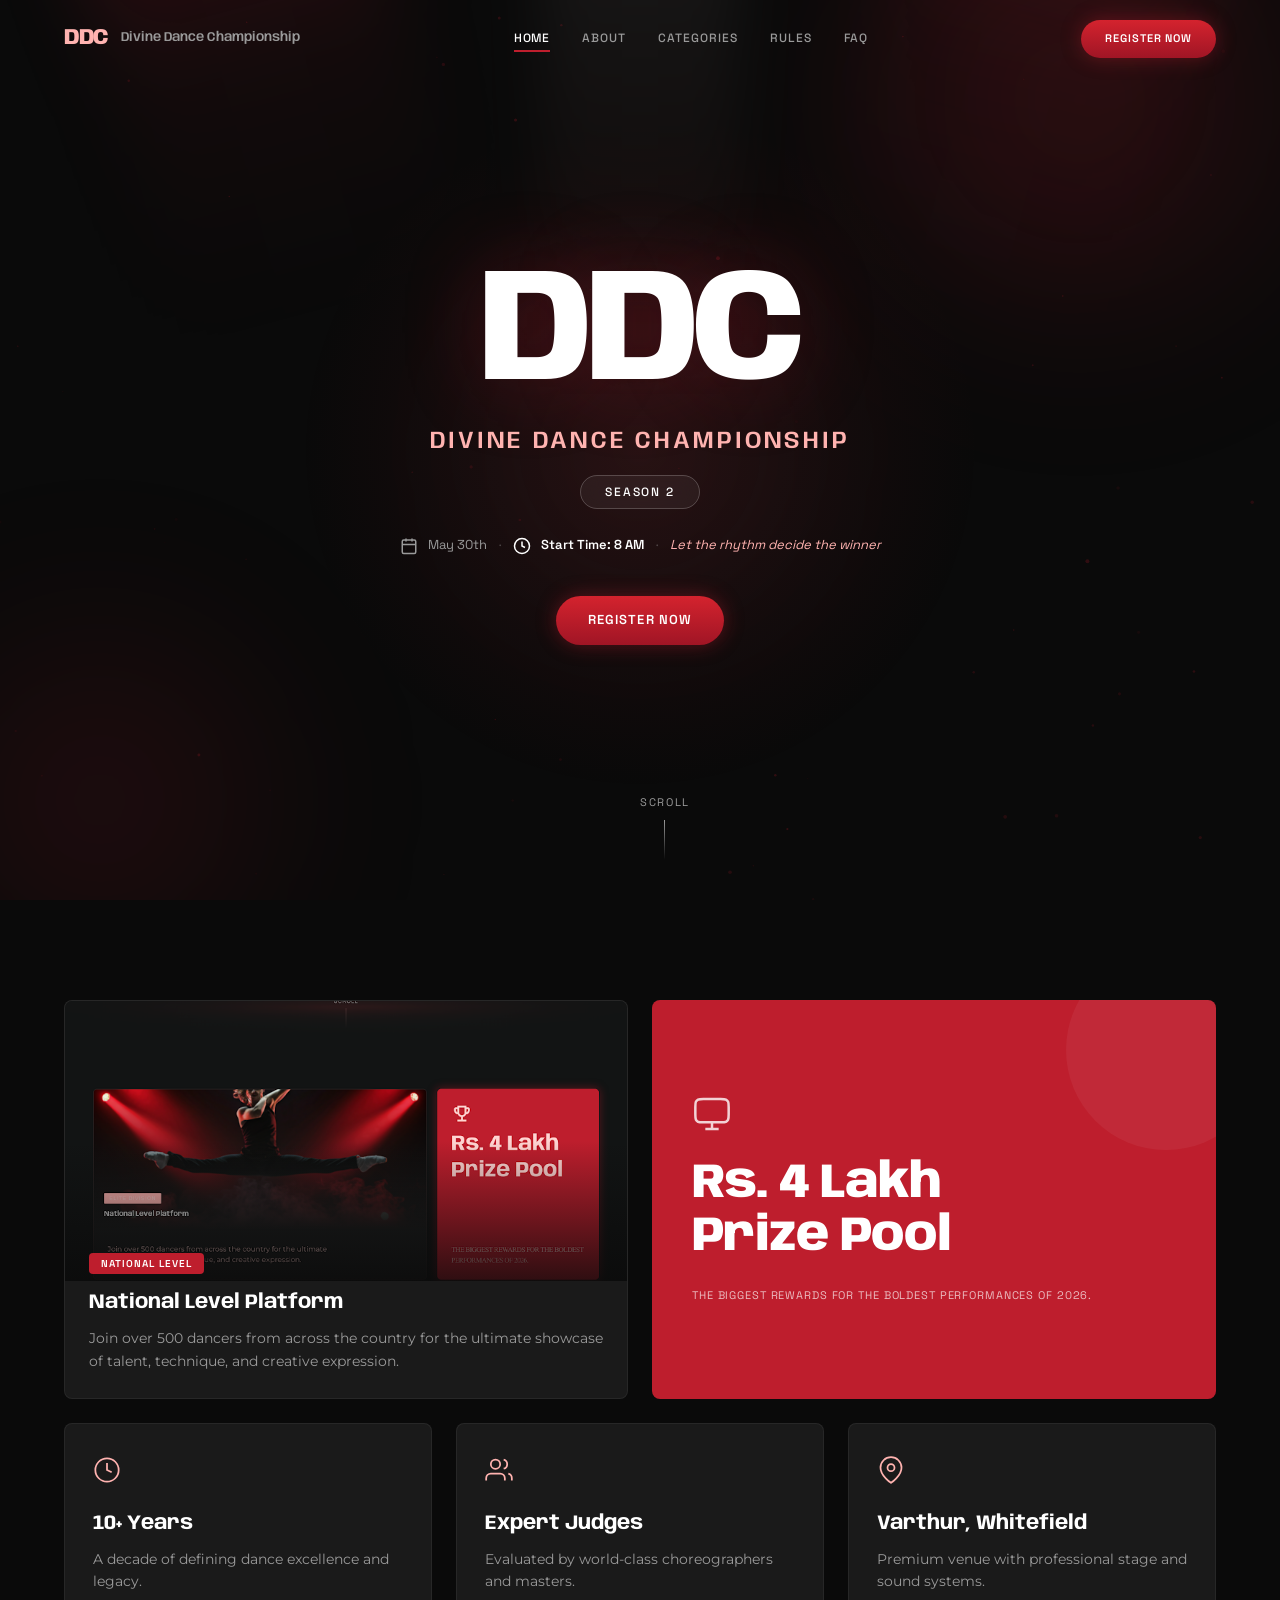
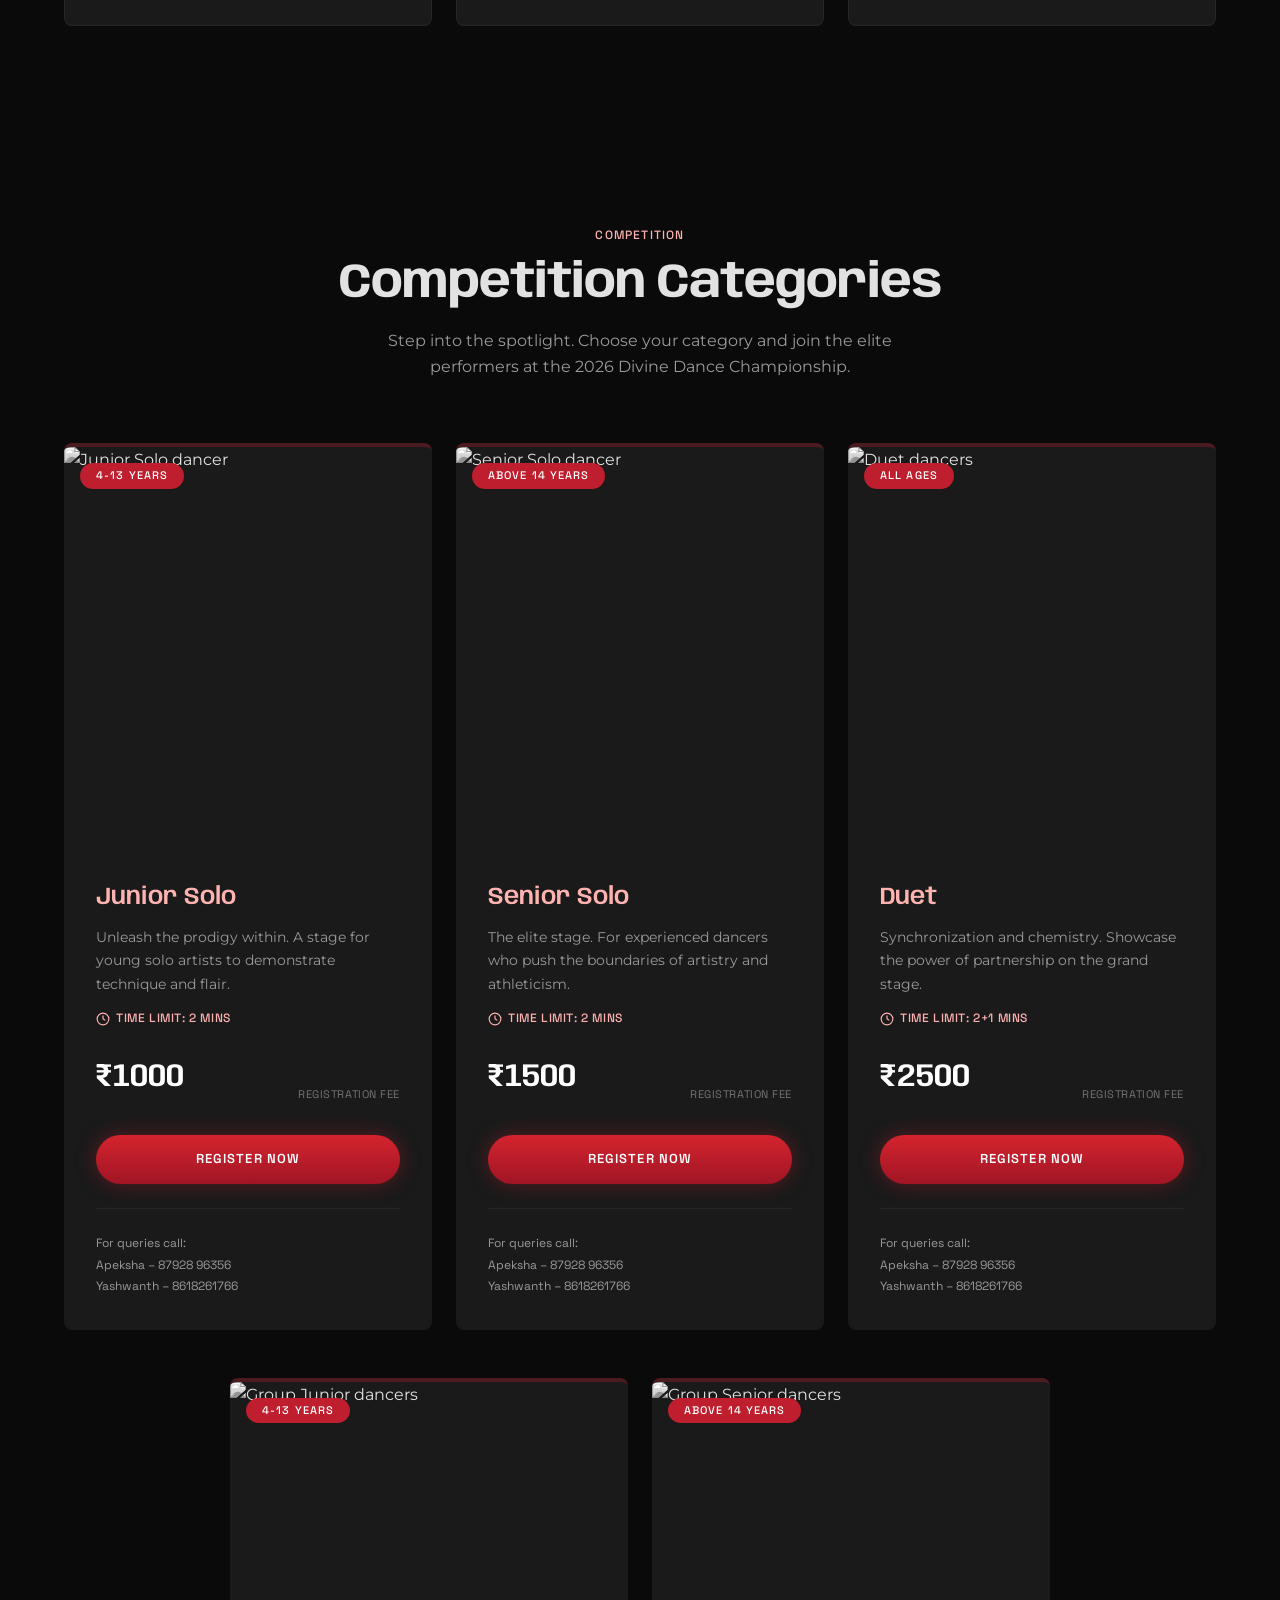
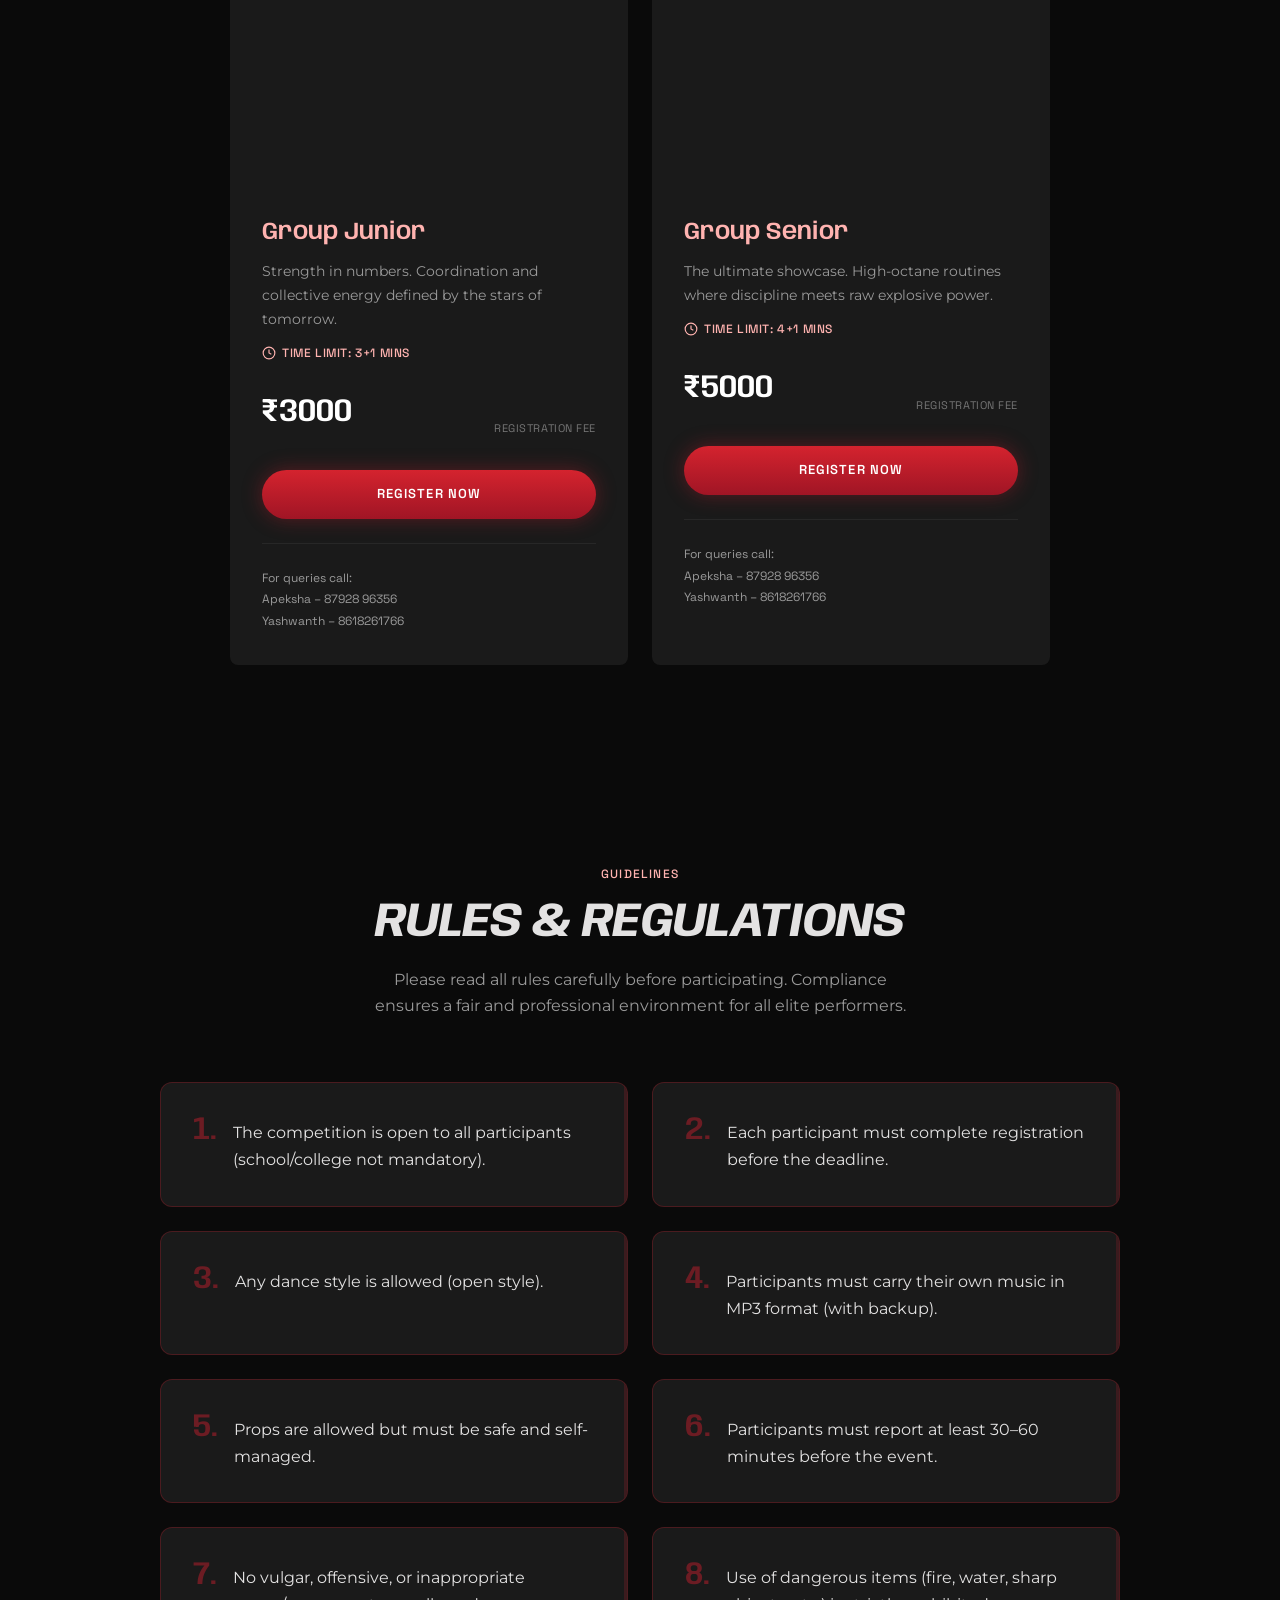
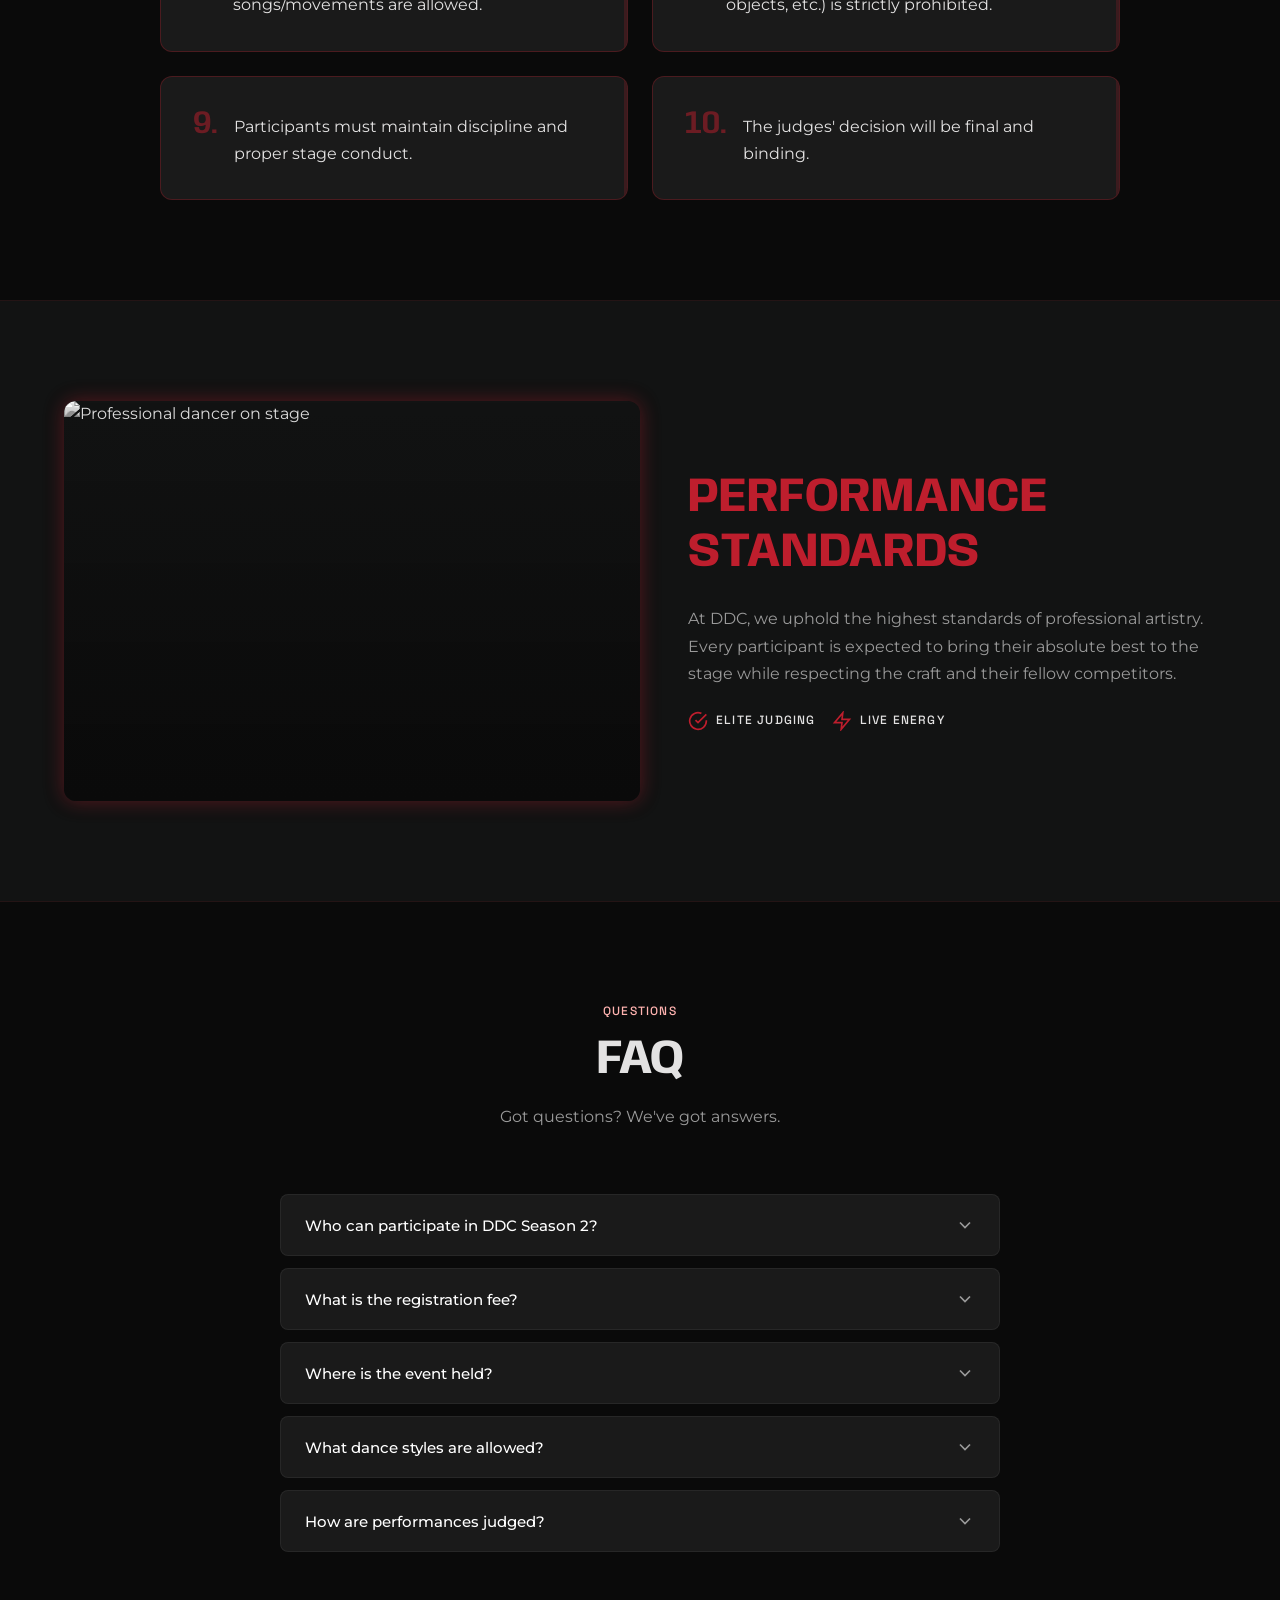
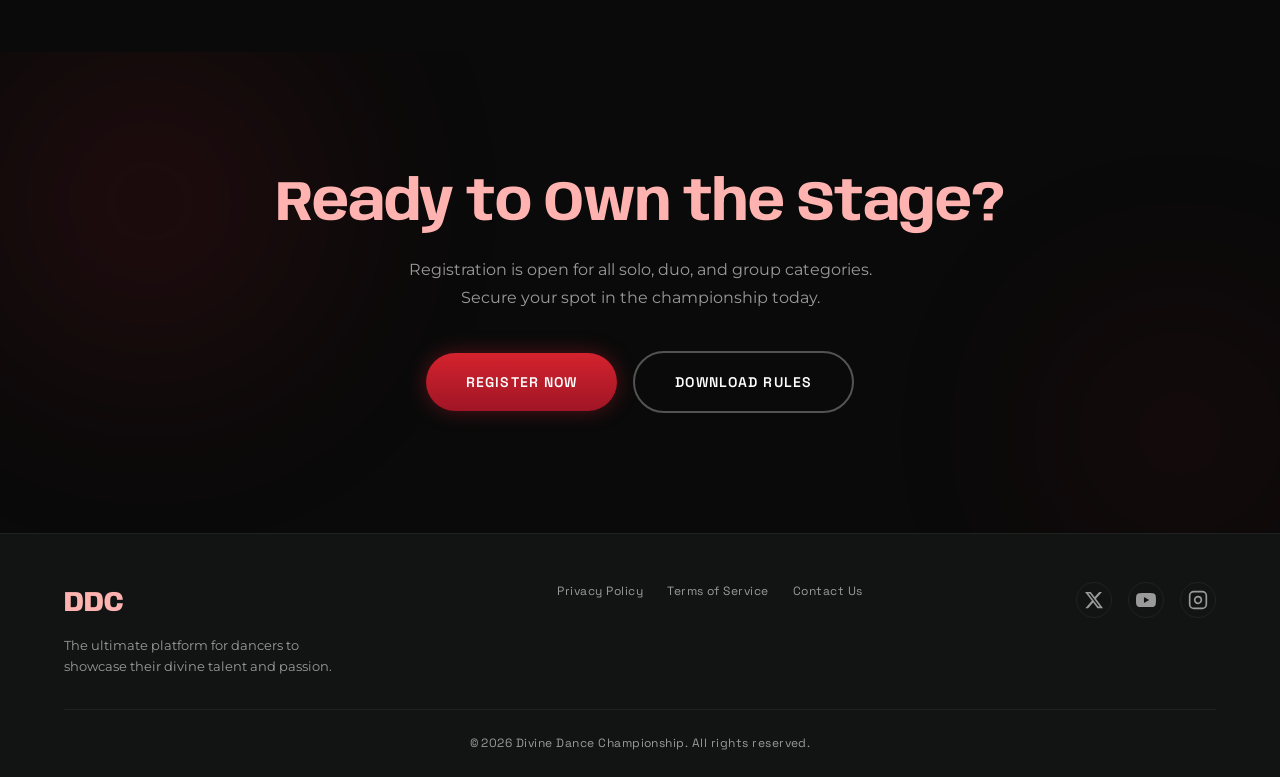
==== commit 1cd628fd: "Hero stage lights, bigger text, Season 2 reorder, venue update, time limits, age fixes" ====
--- a/index.html
+++ b/index.html
@@ -71,13 +71,16 @@
       <div class="hero__ribbon hero__ribbon--2"></div>
       <div class="hero__ribbon hero__ribbon--3"></div>
       <div class="hero__glow"></div>
+      <div class="hero__spotlight hero__spotlight--1"></div>
+      <div class="hero__spotlight hero__spotlight--2"></div>
+      <div class="hero__spotlight hero__spotlight--3"></div>
     </div>
     <div class="hero__content">
-      <div class="hero__badge reveal" data-delay="0">
+      <h1 class="hero__title reveal" data-delay="0">DDC</h1>
+      <p class="hero__subtitle reveal" data-delay="100">Divine Dance Championship</p>
+      <div class="hero__badge reveal" data-delay="200">
         <span>Season 2</span>
       </div>
-      <h1 class="hero__title reveal" data-delay="100">DDC</h1>
-      <p class="hero__subtitle reveal" data-delay="200">Divine Dance Championship</p>
       <div class="hero__meta reveal" data-delay="300">
         <span class="hero__meta-item">
           <svg width="18" height="18" viewBox="0 0 24 24" fill="none" stroke="currentColor" stroke-width="2"><rect x="3" y="4" width="18" height="18" rx="2" ry="2"/><line x1="16" y1="2" x2="16" y2="6"/><line x1="8" y1="2" x2="8" y2="6"/><line x1="3" y1="10" x2="21" y2="10"/></svg>
@@ -89,7 +92,7 @@
           Start Time: 8 AM
         </span>
         <span class="hero__meta-dot">·</span>
-        <span class="hero__meta-item hero__meta-item--italic">Feel The Beat · Own The Stage</span>
+        <span class="hero__meta-item hero__meta-item--italic">Let the rhythm decide the winner</span>
       </div>
       <a href="https://docs.google.com/forms/d/e/1FAIpQLSdyLy1BD2bwJpLeQ0RBQqy2SPrHPg33ZrpNjyy-k9jikBR-5A/viewform?usp=sharing&ouid=105980000422649941958" target="_blank" rel="noopener noreferrer" class="btn btn--primary btn--hero magnetic-btn reveal" data-delay="400" id="hero-register-btn">
         Register Now
@@ -148,8 +151,8 @@
           <div class="about__stat-icon">
             <svg width="28" height="28" viewBox="0 0 24 24" fill="none" stroke="currentColor" stroke-width="1.5"><path d="M21 10c0 7-9 13-9 13s-9-6-9-13a9 9 0 0118 0z"/><circle cx="12" cy="10" r="3"/></svg>
           </div>
-          <h4 class="about__stat-title">Main Arena</h4>
-          <p class="about__stat-desc">State-of-the-art venue with professional flooring.</p>
+          <h4 class="about__stat-title">Varthur, Whitefield</h4>
+          <p class="about__stat-desc">Premium venue with professional stage and sound systems.</p>
         </div>
       </div>
     </div>
@@ -177,6 +180,7 @@
           <div class="category-card-v2__body">
             <h3 class="category-card-v2__title">Junior Solo</h3>
             <p class="category-card-v2__desc">Unleash the prodigy within. A stage for young solo artists to demonstrate technique and flair.</p>
+            <div class="category-card-v2__time"><svg width="14" height="14" viewBox="0 0 24 24" fill="none" stroke="currentColor" stroke-width="2"><circle cx="12" cy="12" r="10"/><polyline points="12 6 12 12 16 14"/></svg> Time Limit: 2 mins</div>
             <div class="category-card-v2__price-row">
               <span class="category-card-v2__price">₹1000</span>
               <span class="category-card-v2__price-label">Registration Fee</span>
@@ -200,6 +204,7 @@
           <div class="category-card-v2__body">
             <h3 class="category-card-v2__title">Senior Solo</h3>
             <p class="category-card-v2__desc">The elite stage. For experienced dancers who push the boundaries of artistry and athleticism.</p>
+            <div class="category-card-v2__time"><svg width="14" height="14" viewBox="0 0 24 24" fill="none" stroke="currentColor" stroke-width="2"><circle cx="12" cy="12" r="10"/><polyline points="12 6 12 12 16 14"/></svg> Time Limit: 2 mins</div>
             <div class="category-card-v2__price-row">
               <span class="category-card-v2__price">₹1500</span>
               <span class="category-card-v2__price-label">Registration Fee</span>
@@ -223,6 +228,7 @@
           <div class="category-card-v2__body">
             <h3 class="category-card-v2__title">Duet</h3>
             <p class="category-card-v2__desc">Synchronization and chemistry. Showcase the power of partnership on the grand stage.</p>
+            <div class="category-card-v2__time"><svg width="14" height="14" viewBox="0 0 24 24" fill="none" stroke="currentColor" stroke-width="2"><circle cx="12" cy="12" r="10"/><polyline points="12 6 12 12 16 14"/></svg> Time Limit: 2+1 mins</div>
             <div class="category-card-v2__price-row">
               <span class="category-card-v2__price">₹2500</span>
               <span class="category-card-v2__price-label">Registration Fee</span>
@@ -245,11 +251,12 @@
           <div class="category-card-v2__image">
             <img src="https://lh3.googleusercontent.com/aida-public/[base64]" alt="Group Junior dancers" loading="lazy" />
             <div class="category-card-v2__image-overlay"></div>
-            <span class="category-card-v2__badge">ALL AGES</span>
+            <span class="category-card-v2__badge">4-13 YEARS</span>
           </div>
           <div class="category-card-v2__body">
             <h3 class="category-card-v2__title">Group Junior</h3>
             <p class="category-card-v2__desc">Strength in numbers. Coordination and collective energy defined by the stars of tomorrow.</p>
+            <div class="category-card-v2__time"><svg width="14" height="14" viewBox="0 0 24 24" fill="none" stroke="currentColor" stroke-width="2"><circle cx="12" cy="12" r="10"/><polyline points="12 6 12 12 16 14"/></svg> Time Limit: 3+1 mins</div>
             <div class="category-card-v2__price-row">
               <span class="category-card-v2__price">₹3000</span>
               <span class="category-card-v2__price-label">Registration Fee</span>
@@ -268,11 +275,12 @@
           <div class="category-card-v2__image">
             <img src="https://lh3.googleusercontent.com/aida-public/[base64]" alt="Group Senior dancers" loading="lazy" />
             <div class="category-card-v2__image-overlay"></div>
-            <span class="category-card-v2__badge">ALL AGES</span>
+            <span class="category-card-v2__badge">ABOVE 14 YEARS</span>
           </div>
           <div class="category-card-v2__body">
             <h3 class="category-card-v2__title">Group Senior</h3>
             <p class="category-card-v2__desc">The ultimate showcase. High-octane routines where discipline meets raw explosive power.</p>
+            <div class="category-card-v2__time"><svg width="14" height="14" viewBox="0 0 24 24" fill="none" stroke="currentColor" stroke-width="2"><circle cx="12" cy="12" r="10"/><polyline points="12 6 12 12 16 14"/></svg> Time Limit: 4+1 mins</div>
             <div class="category-card-v2__price-row">
               <span class="category-card-v2__price">₹5000</span>
               <span class="category-card-v2__price-label">Registration Fee</span>
--- a/styles.css
+++ b/styles.css
@@ -87,12 +87,20 @@
 .hero__ribbon--2{width:500px;height:500px;background:radial-gradient(circle,rgba(190,30,45,0.3),transparent 70%);bottom:-150px;left:-150px;animation-delay:2s}
 .hero__ribbon--3{width:400px;height:400px;background:radial-gradient(circle,rgba(255,179,176,0.15),transparent 70%);top:50%;left:50%;transform:translate(-50%,-50%);animation-delay:4s}
 .hero__glow{position:absolute;top:50%;left:50%;transform:translate(-50%,-50%);width:800px;height:800px;background:radial-gradient(circle,rgba(190,30,45,0.12) 0%,transparent 60%);pointer-events:none}
+/* Stage Spotlights */
+.hero__spotlight{position:absolute;pointer-events:none;z-index:1}
+.hero__spotlight--1{top:-20%;left:10%;width:300px;height:600px;background:linear-gradient(180deg,rgba(190,30,45,0.25) 0%,rgba(190,30,45,0.05) 40%,transparent 80%);transform:rotate(-15deg);filter:blur(40px);animation:spotlightSway1 6s ease-in-out infinite}
+.hero__spotlight--2{top:-20%;right:10%;width:300px;height:600px;background:linear-gradient(180deg,rgba(190,30,45,0.2) 0%,rgba(190,30,45,0.04) 40%,transparent 80%);transform:rotate(15deg);filter:blur(40px);animation:spotlightSway2 7s ease-in-out infinite}
+.hero__spotlight--3{top:-10%;left:50%;transform:translateX(-50%);width:200px;height:700px;background:linear-gradient(180deg,rgba(255,255,255,0.06) 0%,rgba(255,179,176,0.04) 30%,transparent 70%);filter:blur(30px);animation:spotlightPulse 4s ease-in-out infinite}
+@keyframes spotlightSway1{0%,100%{transform:rotate(-15deg) translateX(0)}50%{transform:rotate(-10deg) translateX(30px)}}
+@keyframes spotlightSway2{0%,100%{transform:rotate(15deg) translateX(0)}50%{transform:rotate(10deg) translateX(-30px)}}
+@keyframes spotlightPulse{0%,100%{opacity:.6}50%{opacity:1}}
 @keyframes ribbonFloat{0%,100%{transform:translate(0,0) scale(1)}50%{transform:translate(30px,-20px) scale(1.05)}}
 .hero__content{position:relative;z-index:2;padding:0 var(--margin-mobile)}
-.hero__badge{display:inline-block;margin-bottom:24px}
+.hero__badge{display:inline-block;margin-bottom:32px}
 .hero__badge span{font-family:var(--font-mono);font-size:12px;font-weight:500;letter-spacing:0.15em;text-transform:uppercase;color:#fff;padding:8px 24px;border:1px solid rgba(255,255,255,0.2);border-radius:var(--radius-full);background:rgba(255,255,255,0.05);backdrop-filter:blur(10px)}
-.hero__title{font-family:var(--font-display);font-size:clamp(72px,12vw,140px);font-weight:800;line-height:1;letter-spacing:-0.03em;color:#fff;text-shadow:0 0 80px rgba(190,30,45,0.3);margin-bottom:8px}
-.hero__subtitle{font-family:var(--font-display);font-size:clamp(14px,2vw,20px);font-weight:600;letter-spacing:0.12em;text-transform:uppercase;color:var(--primary-light);margin-bottom:32px}
+.hero__title{font-family:var(--font-display);font-size:clamp(80px,14vw,160px);font-weight:800;line-height:1;letter-spacing:-0.03em;color:#fff;text-shadow:0 0 80px rgba(190,30,45,0.3);margin-bottom:8px}
+.hero__subtitle{font-family:var(--font-display);font-size:clamp(16px,2.5vw,24px);font-weight:600;letter-spacing:0.12em;text-transform:uppercase;color:var(--primary-light);margin-bottom:16px}
 .hero__meta{display:flex;align-items:center;justify-content:center;flex-wrap:wrap;gap:8px 12px;margin-bottom:40px;font-family:var(--font-mono);font-size:13px;color:var(--text-muted)}
 .hero__meta svg{vertical-align:middle;margin-right:4px}
 .hero__meta-item{display:inline-flex;align-items:center;gap:6px}
@@ -156,7 +164,8 @@
 .category-card-v2__badge{position:absolute;top:16px;left:16px;background:var(--primary);color:#fff;padding:4px 16px;border-radius:var(--radius-full);font-family:var(--font-mono);font-size:11px;font-weight:500;letter-spacing:0.1em;text-transform:uppercase}
 .category-card-v2__body{padding:32px}
 .category-card-v2__title{font-family:var(--font-display);font-size:24px;font-weight:600;color:var(--primary-light);margin-bottom:8px}
-.category-card-v2__desc{font-size:14px;color:var(--text-muted);line-height:1.7;margin-bottom:24px}
+.category-card-v2__desc{font-size:14px;color:var(--text-muted);line-height:1.7;margin-bottom:12px}
+.category-card-v2__time{display:flex;align-items:center;gap:6px;font-family:var(--font-mono);font-size:12px;font-weight:500;letter-spacing:0.05em;text-transform:uppercase;color:var(--primary-light);margin-bottom:24px}
 .category-card-v2__price-row{display:flex;justify-content:space-between;align-items:flex-end;margin-bottom:32px}
 .category-card-v2__price{font-family:var(--font-display);font-size:32px;font-weight:600;color:#fff}
 .category-card-v2__price-label{font-family:var(--font-mono);font-size:11px;color:var(--text-muted);letter-spacing:0.05em;text-transform:uppercase;opacity:.7}
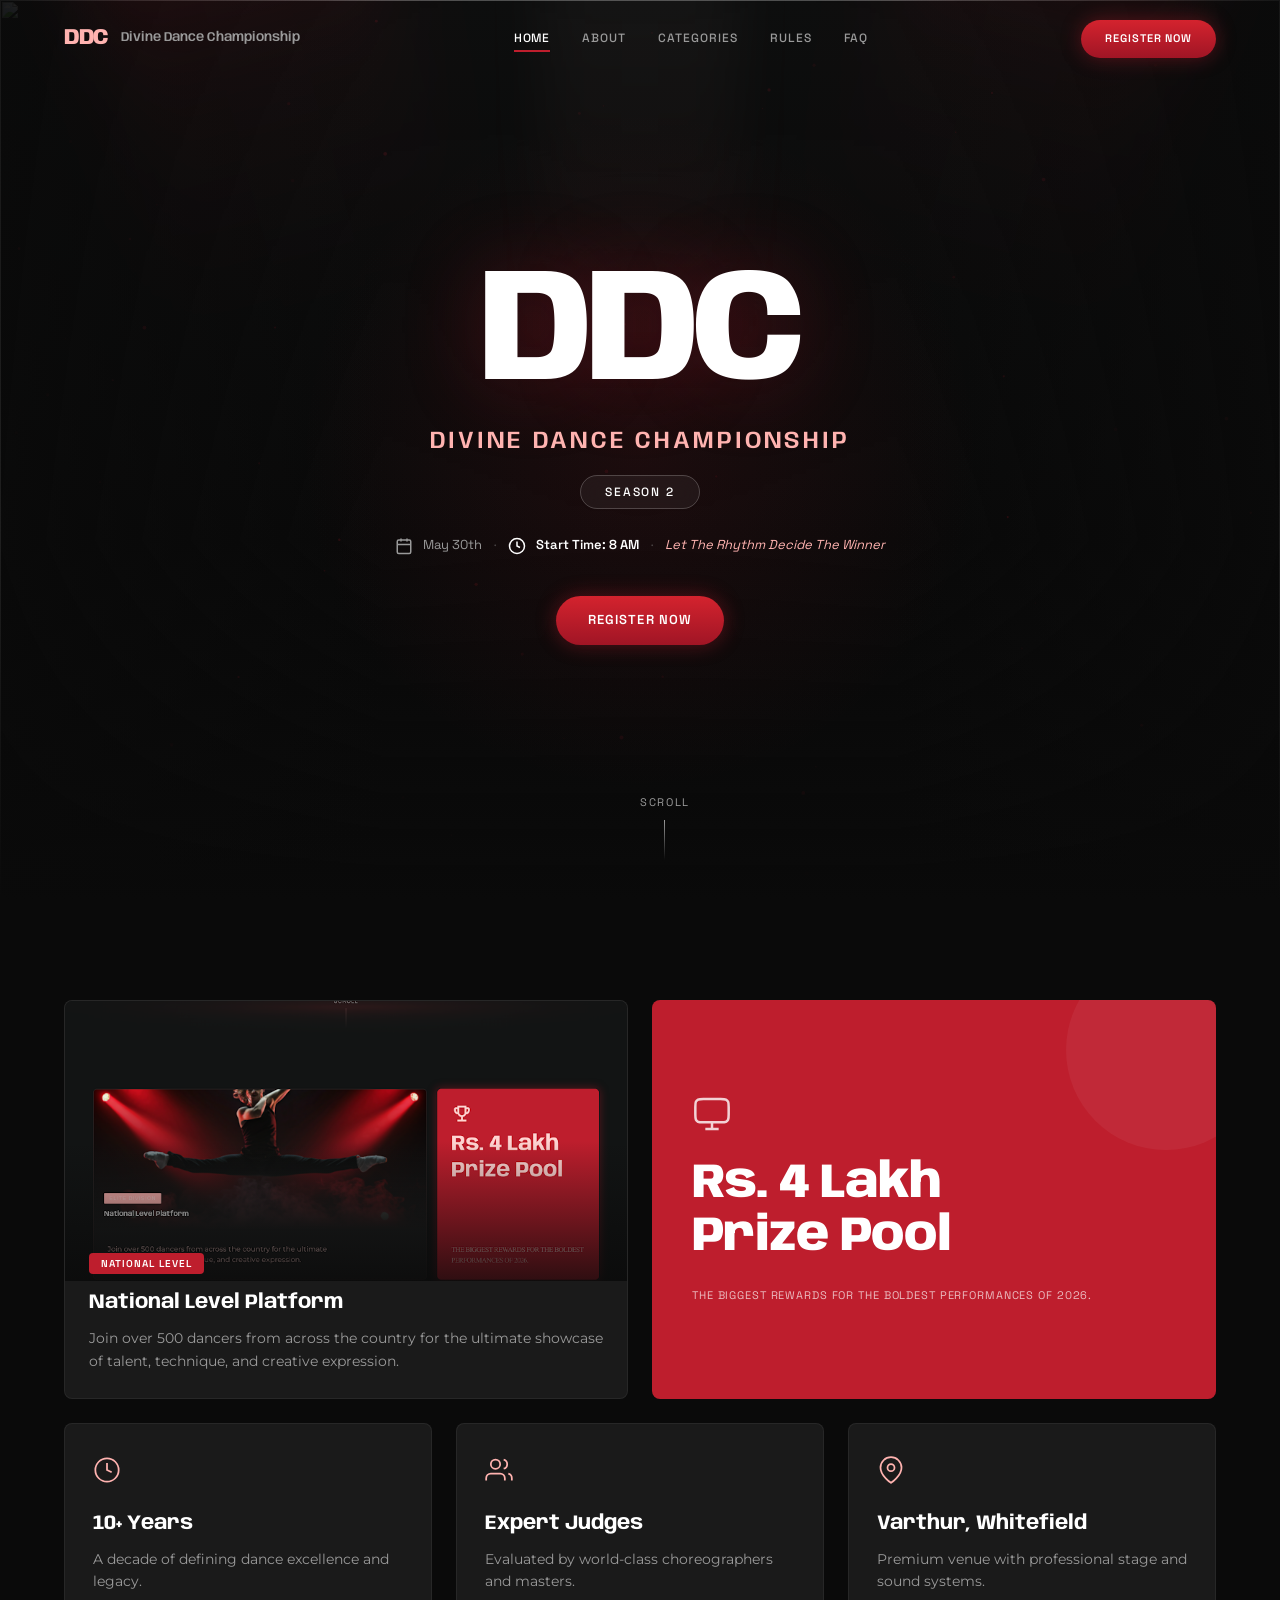
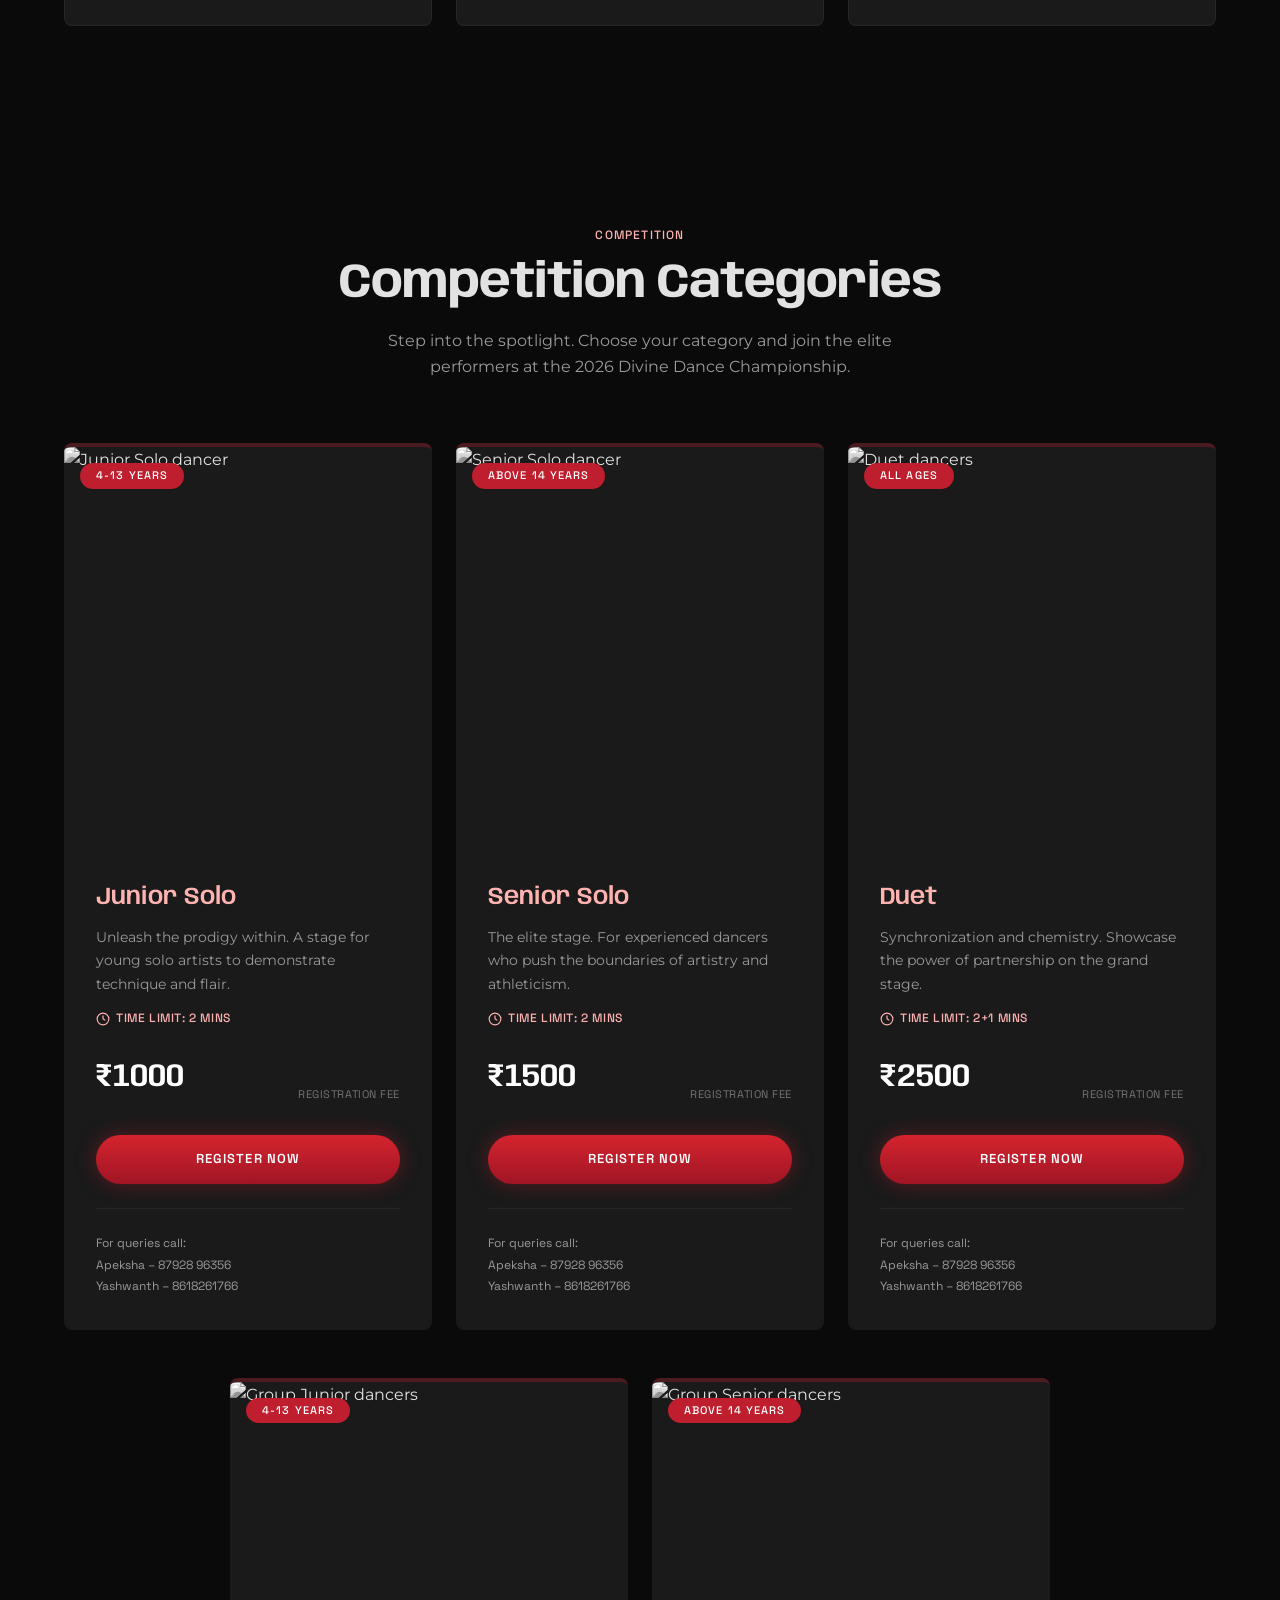
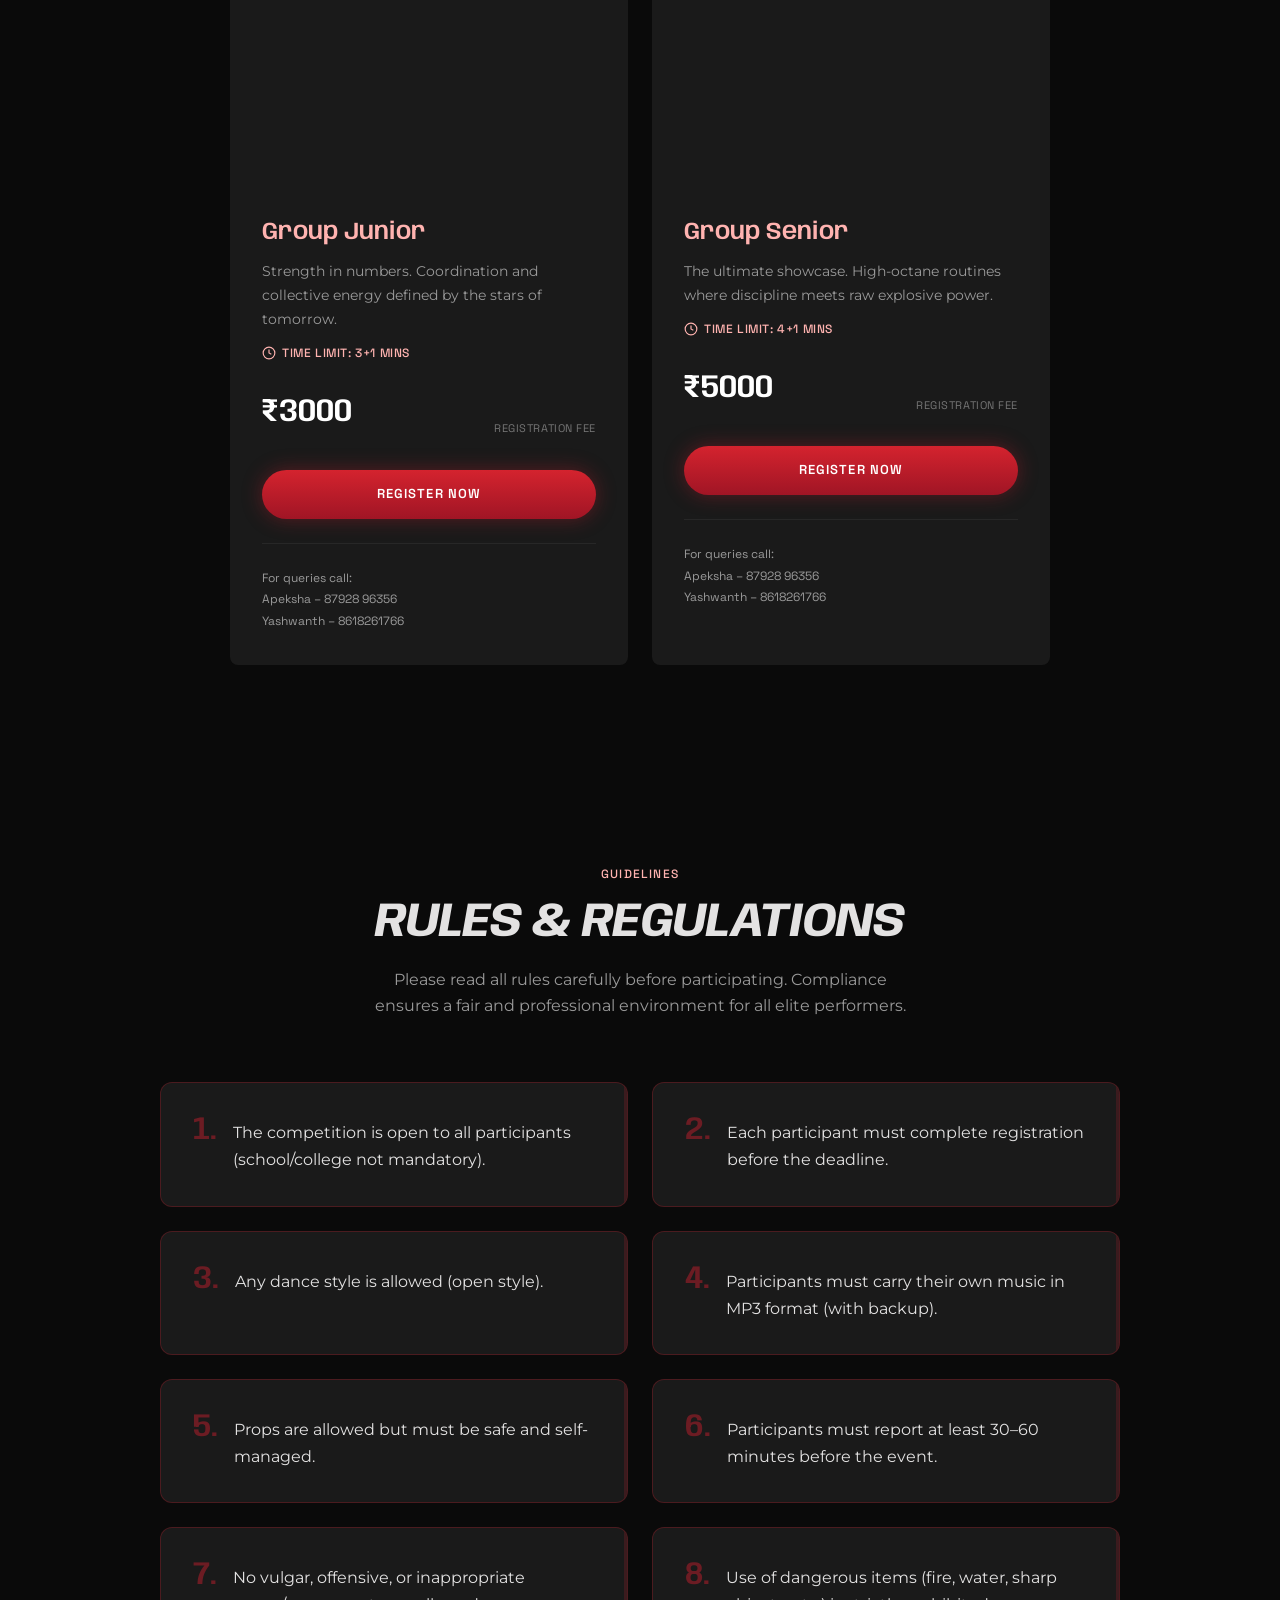
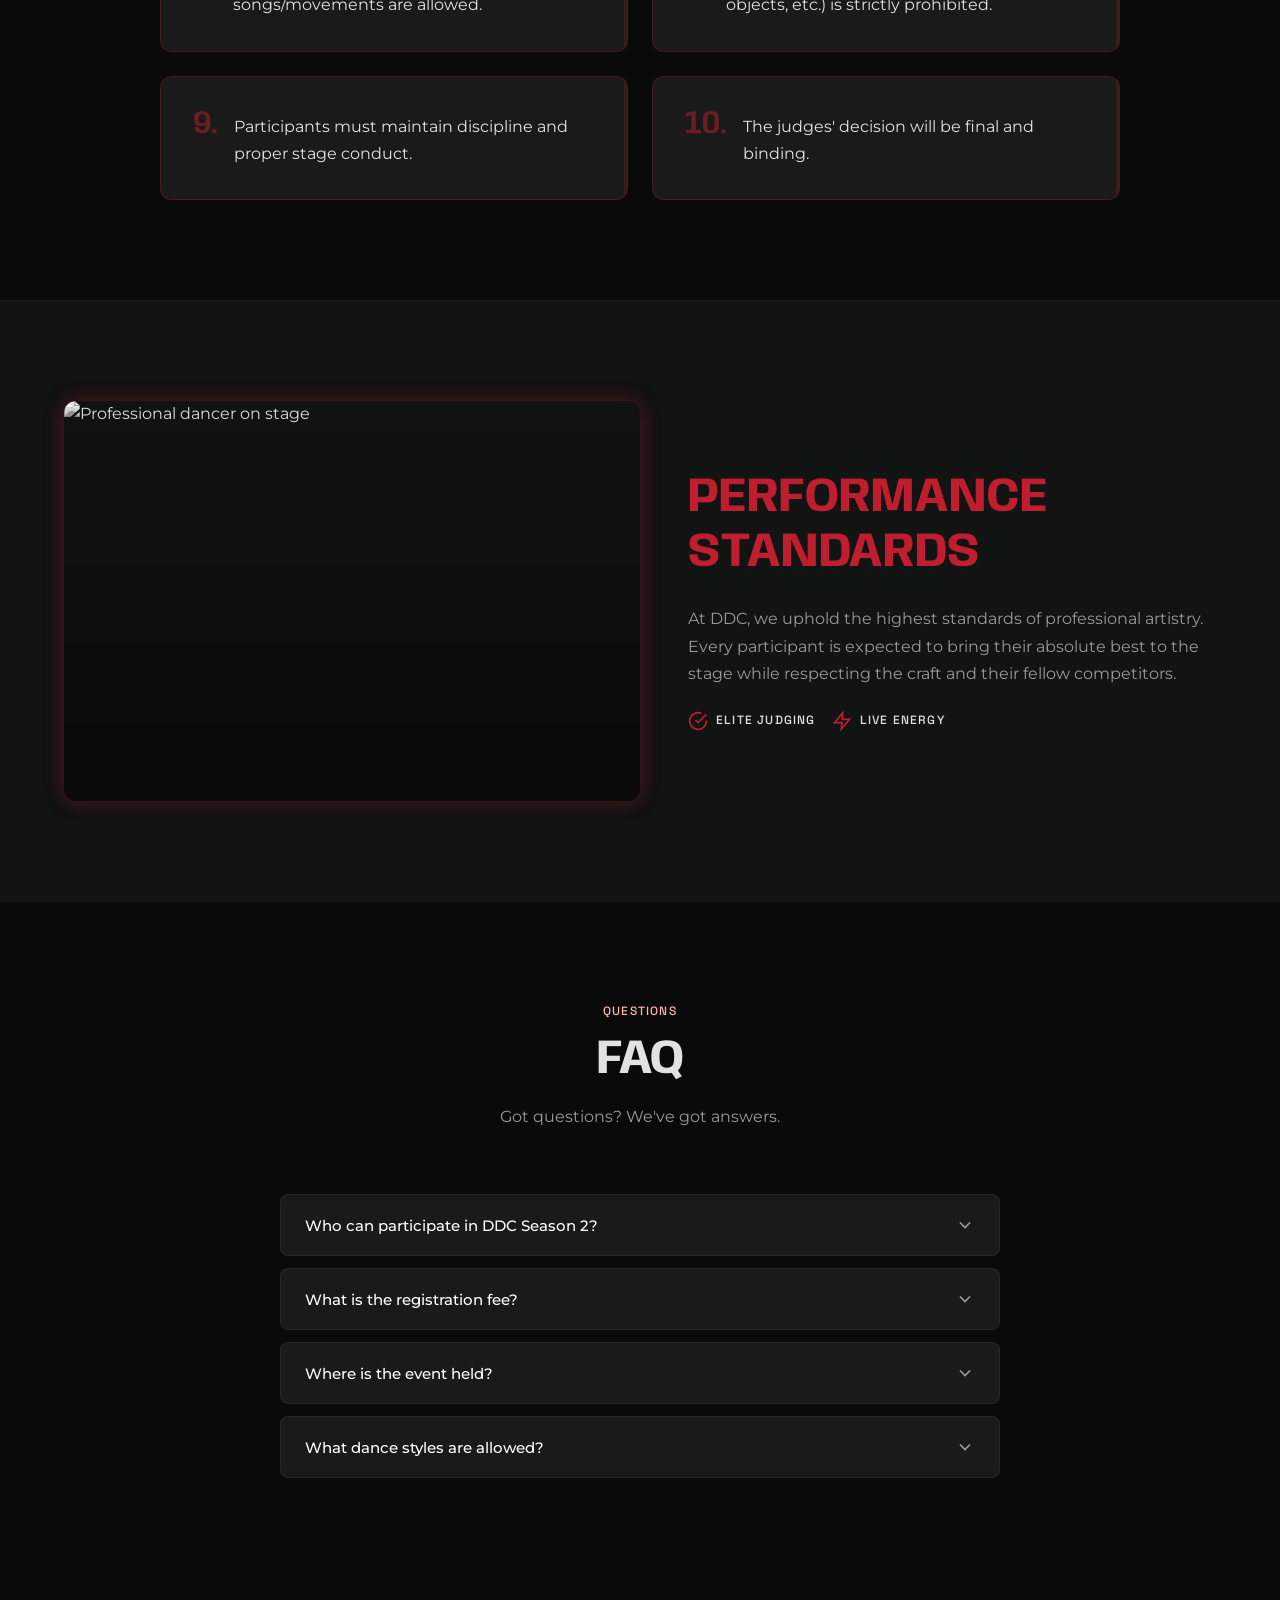
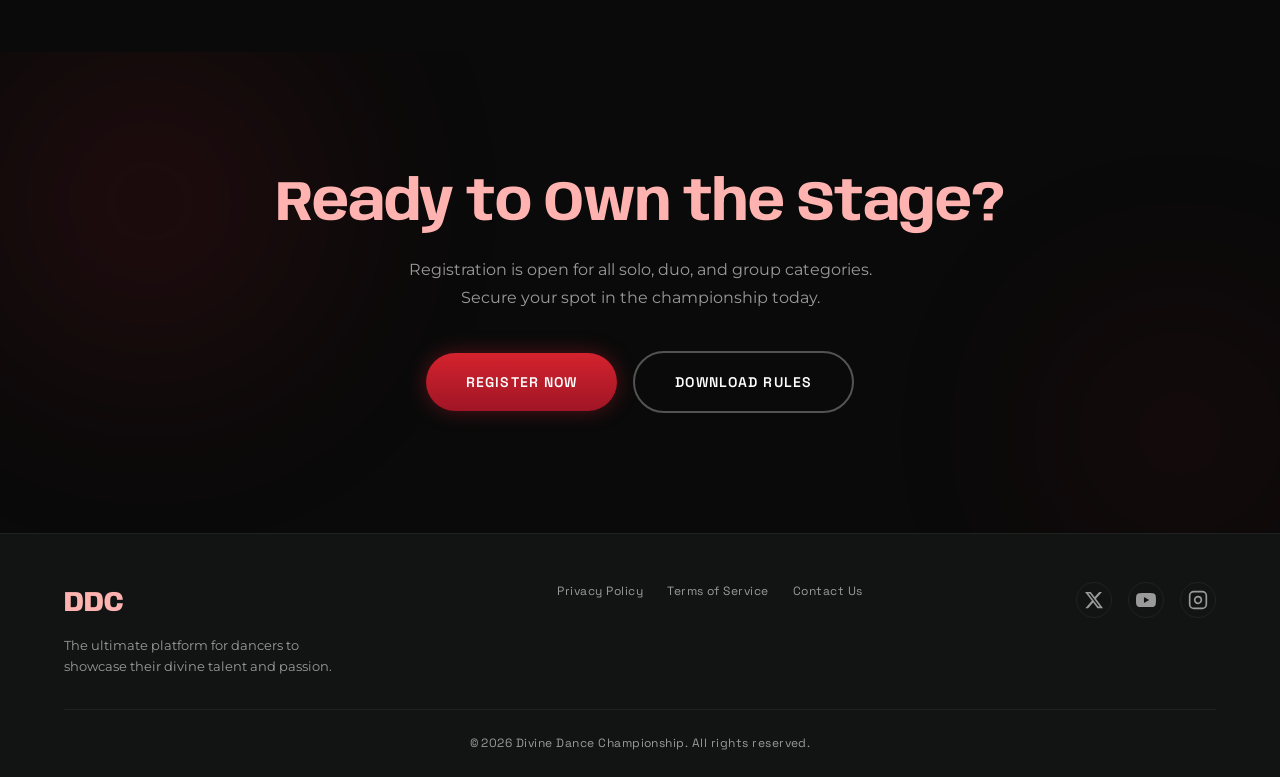
==== commit ab621349: "Hero bg image from Stitch design, tagline update" ====
--- a/index.html
+++ b/index.html
@@ -67,9 +67,9 @@
   <!-- ===== HERO SECTION ===== -->
   <section id="hero" class="hero">
     <div class="hero__bg">
-      <div class="hero__ribbon hero__ribbon--1"></div>
-      <div class="hero__ribbon hero__ribbon--2"></div>
-      <div class="hero__ribbon hero__ribbon--3"></div>
+      <img class="hero__bg-image" src="https://lh3.googleusercontent.com/aida-public/[base64]" alt="" aria-hidden="true" />
+      <div class="hero__bg-overlay hero__bg-overlay--top"></div>
+      <div class="hero__bg-overlay hero__bg-overlay--sides"></div>
       <div class="hero__glow"></div>
       <div class="hero__spotlight hero__spotlight--1"></div>
       <div class="hero__spotlight hero__spotlight--2"></div>
@@ -92,7 +92,7 @@
           Start Time: 8 AM
         </span>
         <span class="hero__meta-dot">·</span>
-        <span class="hero__meta-item hero__meta-item--italic">Let the rhythm decide the winner</span>
+        <span class="hero__meta-item hero__meta-item--italic">Let The Rhythm Decide The Winner</span>
       </div>
       <a href="https://docs.google.com/forms/d/e/1FAIpQLSdyLy1BD2bwJpLeQ0RBQqy2SPrHPg33ZrpNjyy-k9jikBR-5A/viewform?usp=sharing&ouid=105980000422649941958" target="_blank" rel="noopener noreferrer" class="btn btn--primary btn--hero magnetic-btn reveal" data-delay="400" id="hero-register-btn">
         Register Now
--- a/styles.css
+++ b/styles.css
@@ -82,20 +82,19 @@
 /* ===== HERO ===== */
 .hero{position:relative;min-height:100vh;display:flex;flex-direction:column;align-items:center;justify-content:center;text-align:center;overflow:hidden;z-index:1}
 .hero__bg{position:absolute;inset:0;z-index:0;overflow:hidden}
-.hero__ribbon{position:absolute;border-radius:50%;filter:blur(80px);opacity:.5;animation:ribbonFloat 8s ease-in-out infinite}
-.hero__ribbon--1{width:600px;height:600px;background:radial-gradient(circle,rgba(190,30,45,0.4),transparent 70%);top:-200px;right:-100px;animation-delay:0s}
-.hero__ribbon--2{width:500px;height:500px;background:radial-gradient(circle,rgba(190,30,45,0.3),transparent 70%);bottom:-150px;left:-150px;animation-delay:2s}
-.hero__ribbon--3{width:400px;height:400px;background:radial-gradient(circle,rgba(255,179,176,0.15),transparent 70%);top:50%;left:50%;transform:translate(-50%,-50%);animation-delay:4s}
-.hero__glow{position:absolute;top:50%;left:50%;transform:translate(-50%,-50%);width:800px;height:800px;background:radial-gradient(circle,rgba(190,30,45,0.12) 0%,transparent 60%);pointer-events:none}
+.hero__bg-image{width:100%;height:100%;object-fit:cover;opacity:.6}
+.hero__bg-overlay{position:absolute;inset:0}
+.hero__bg-overlay--top{background:linear-gradient(to top,var(--bg) 0%,transparent 40%,rgba(18,20,20,0.4) 100%)}
+.hero__bg-overlay--sides{background:linear-gradient(to right,rgba(10,10,10,0.8) 0%,transparent 30%,transparent 70%,rgba(10,10,10,0.8) 100%)}
+.hero__glow{position:absolute;top:50%;left:50%;transform:translate(-50%,-50%);width:800px;height:800px;background:radial-gradient(circle,rgba(190,30,45,0.1) 0%,transparent 60%);pointer-events:none}
 /* Stage Spotlights */
 .hero__spotlight{position:absolute;pointer-events:none;z-index:1}
-.hero__spotlight--1{top:-20%;left:10%;width:300px;height:600px;background:linear-gradient(180deg,rgba(190,30,45,0.25) 0%,rgba(190,30,45,0.05) 40%,transparent 80%);transform:rotate(-15deg);filter:blur(40px);animation:spotlightSway1 6s ease-in-out infinite}
-.hero__spotlight--2{top:-20%;right:10%;width:300px;height:600px;background:linear-gradient(180deg,rgba(190,30,45,0.2) 0%,rgba(190,30,45,0.04) 40%,transparent 80%);transform:rotate(15deg);filter:blur(40px);animation:spotlightSway2 7s ease-in-out infinite}
-.hero__spotlight--3{top:-10%;left:50%;transform:translateX(-50%);width:200px;height:700px;background:linear-gradient(180deg,rgba(255,255,255,0.06) 0%,rgba(255,179,176,0.04) 30%,transparent 70%);filter:blur(30px);animation:spotlightPulse 4s ease-in-out infinite}
+.hero__spotlight--1{top:-20%;left:10%;width:300px;height:600px;background:linear-gradient(180deg,rgba(190,30,45,0.2) 0%,rgba(190,30,45,0.04) 40%,transparent 80%);transform:rotate(-15deg);filter:blur(40px);animation:spotlightSway1 6s ease-in-out infinite}
+.hero__spotlight--2{top:-20%;right:10%;width:300px;height:600px;background:linear-gradient(180deg,rgba(190,30,45,0.15) 0%,rgba(190,30,45,0.03) 40%,transparent 80%);transform:rotate(15deg);filter:blur(40px);animation:spotlightSway2 7s ease-in-out infinite}
+.hero__spotlight--3{top:-10%;left:50%;transform:translateX(-50%);width:200px;height:700px;background:linear-gradient(180deg,rgba(255,255,255,0.04) 0%,rgba(255,179,176,0.03) 30%,transparent 70%);filter:blur(30px);animation:spotlightPulse 4s ease-in-out infinite}
 @keyframes spotlightSway1{0%,100%{transform:rotate(-15deg) translateX(0)}50%{transform:rotate(-10deg) translateX(30px)}}
 @keyframes spotlightSway2{0%,100%{transform:rotate(15deg) translateX(0)}50%{transform:rotate(10deg) translateX(-30px)}}
 @keyframes spotlightPulse{0%,100%{opacity:.6}50%{opacity:1}}
-@keyframes ribbonFloat{0%,100%{transform:translate(0,0) scale(1)}50%{transform:translate(30px,-20px) scale(1.05)}}
 .hero__content{position:relative;z-index:2;padding:0 var(--margin-mobile)}
 .hero__badge{display:inline-block;margin-bottom:32px}
 .hero__badge span{font-family:var(--font-mono);font-size:12px;font-weight:500;letter-spacing:0.15em;text-transform:uppercase;color:#fff;padding:8px 24px;border:1px solid rgba(255,255,255,0.2);border-radius:var(--radius-full);background:rgba(255,255,255,0.05);backdrop-filter:blur(10px)}
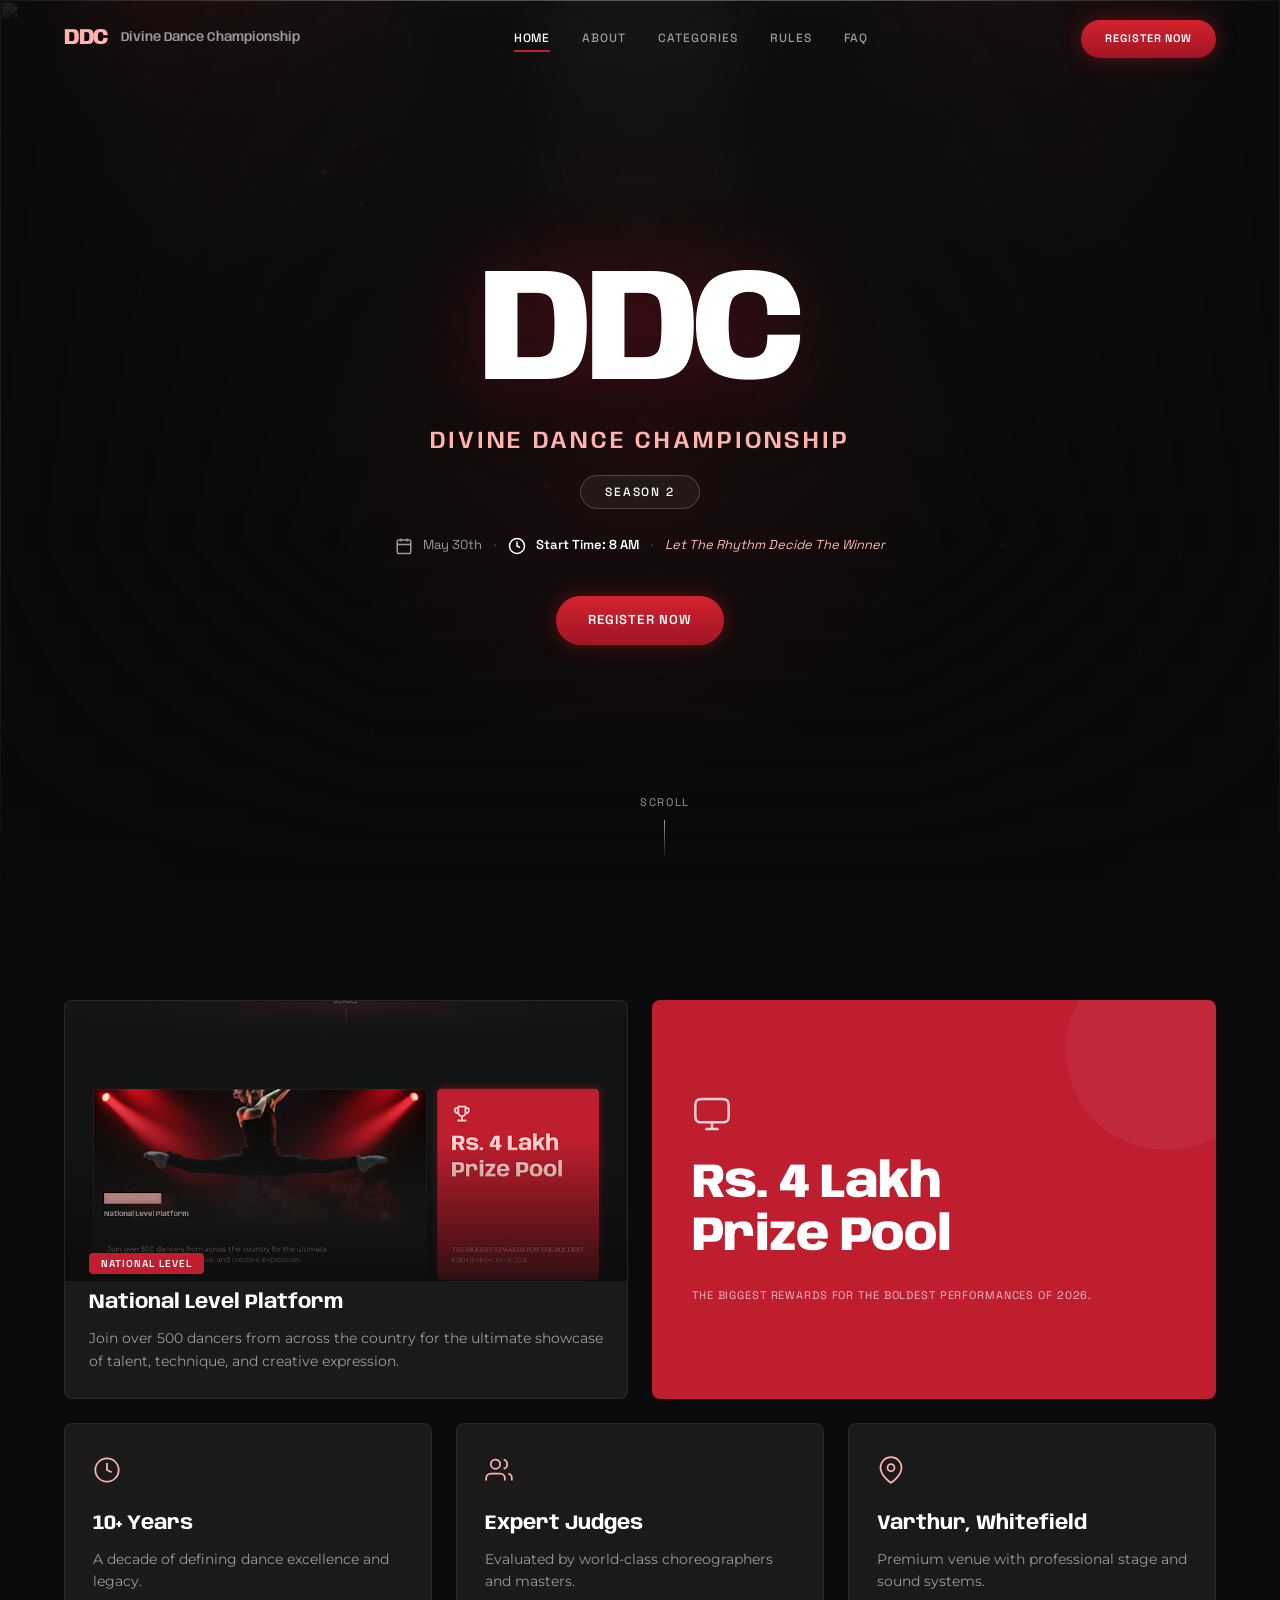
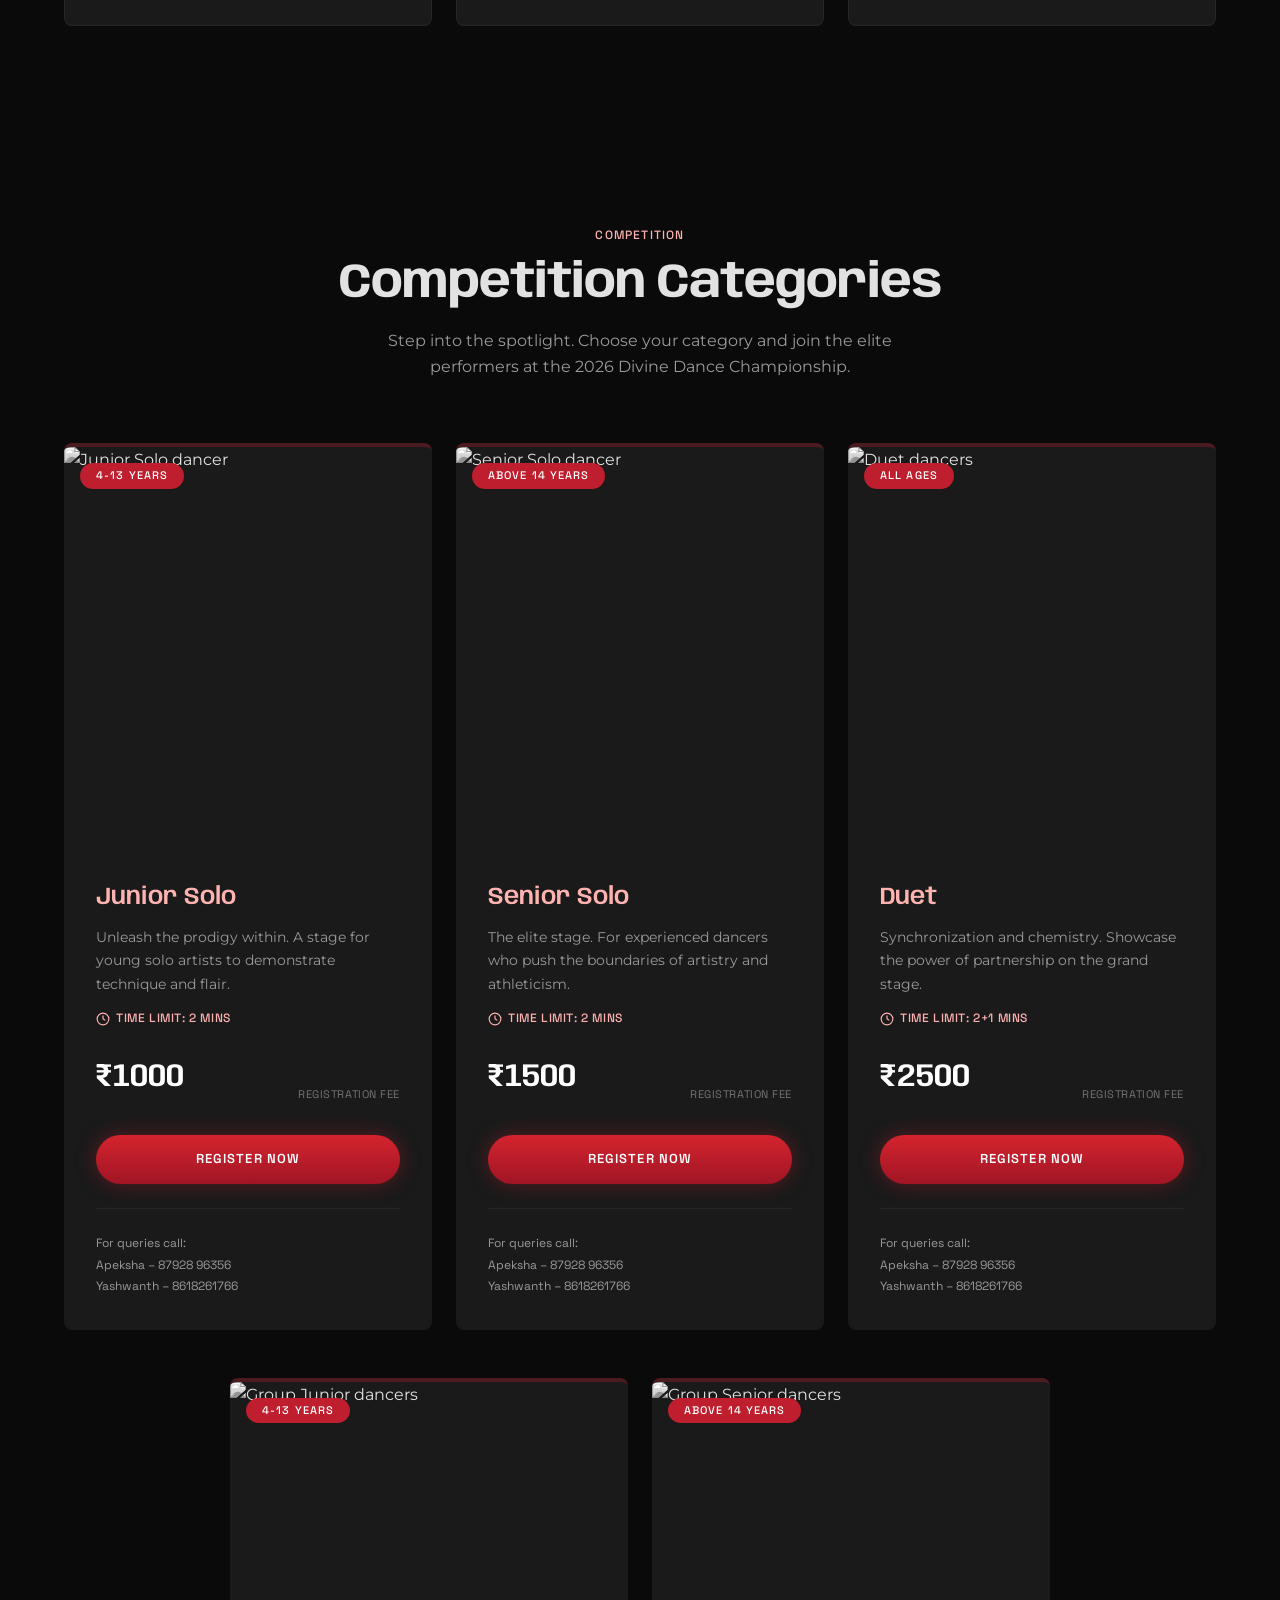
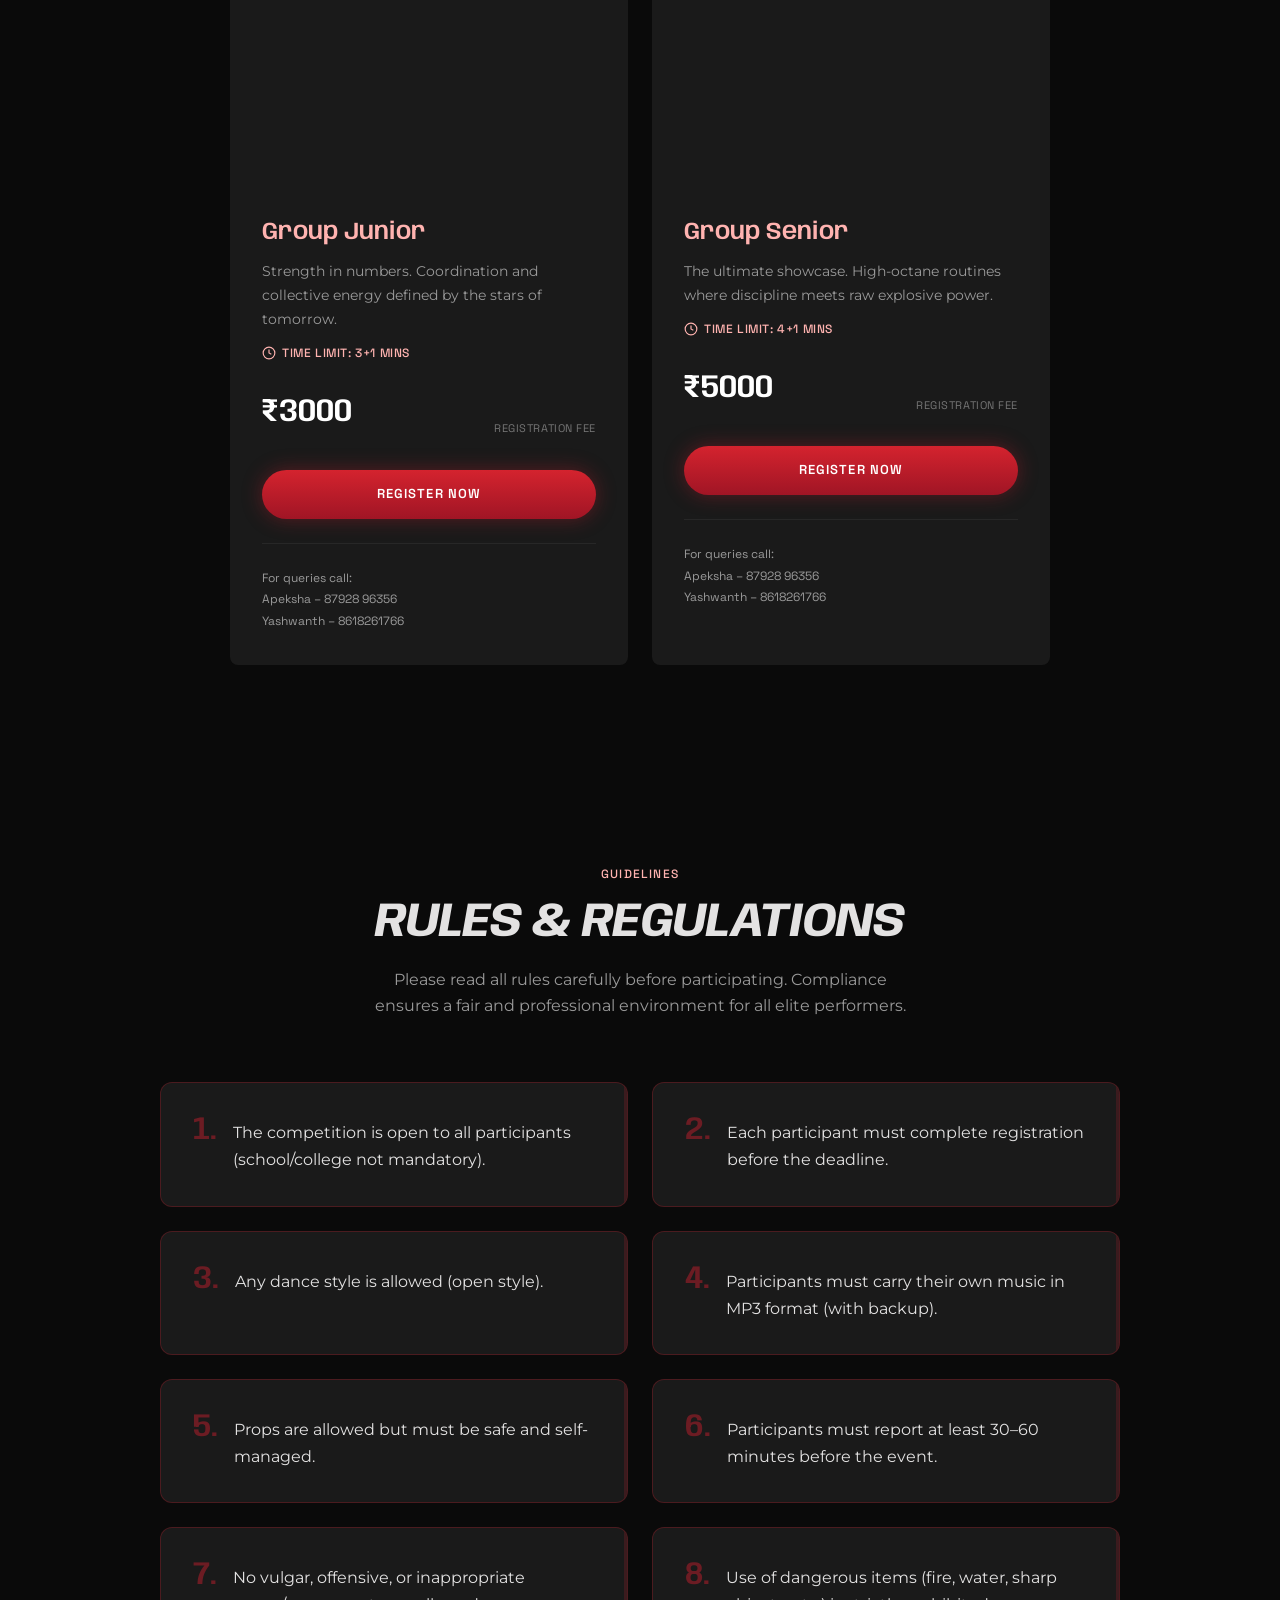
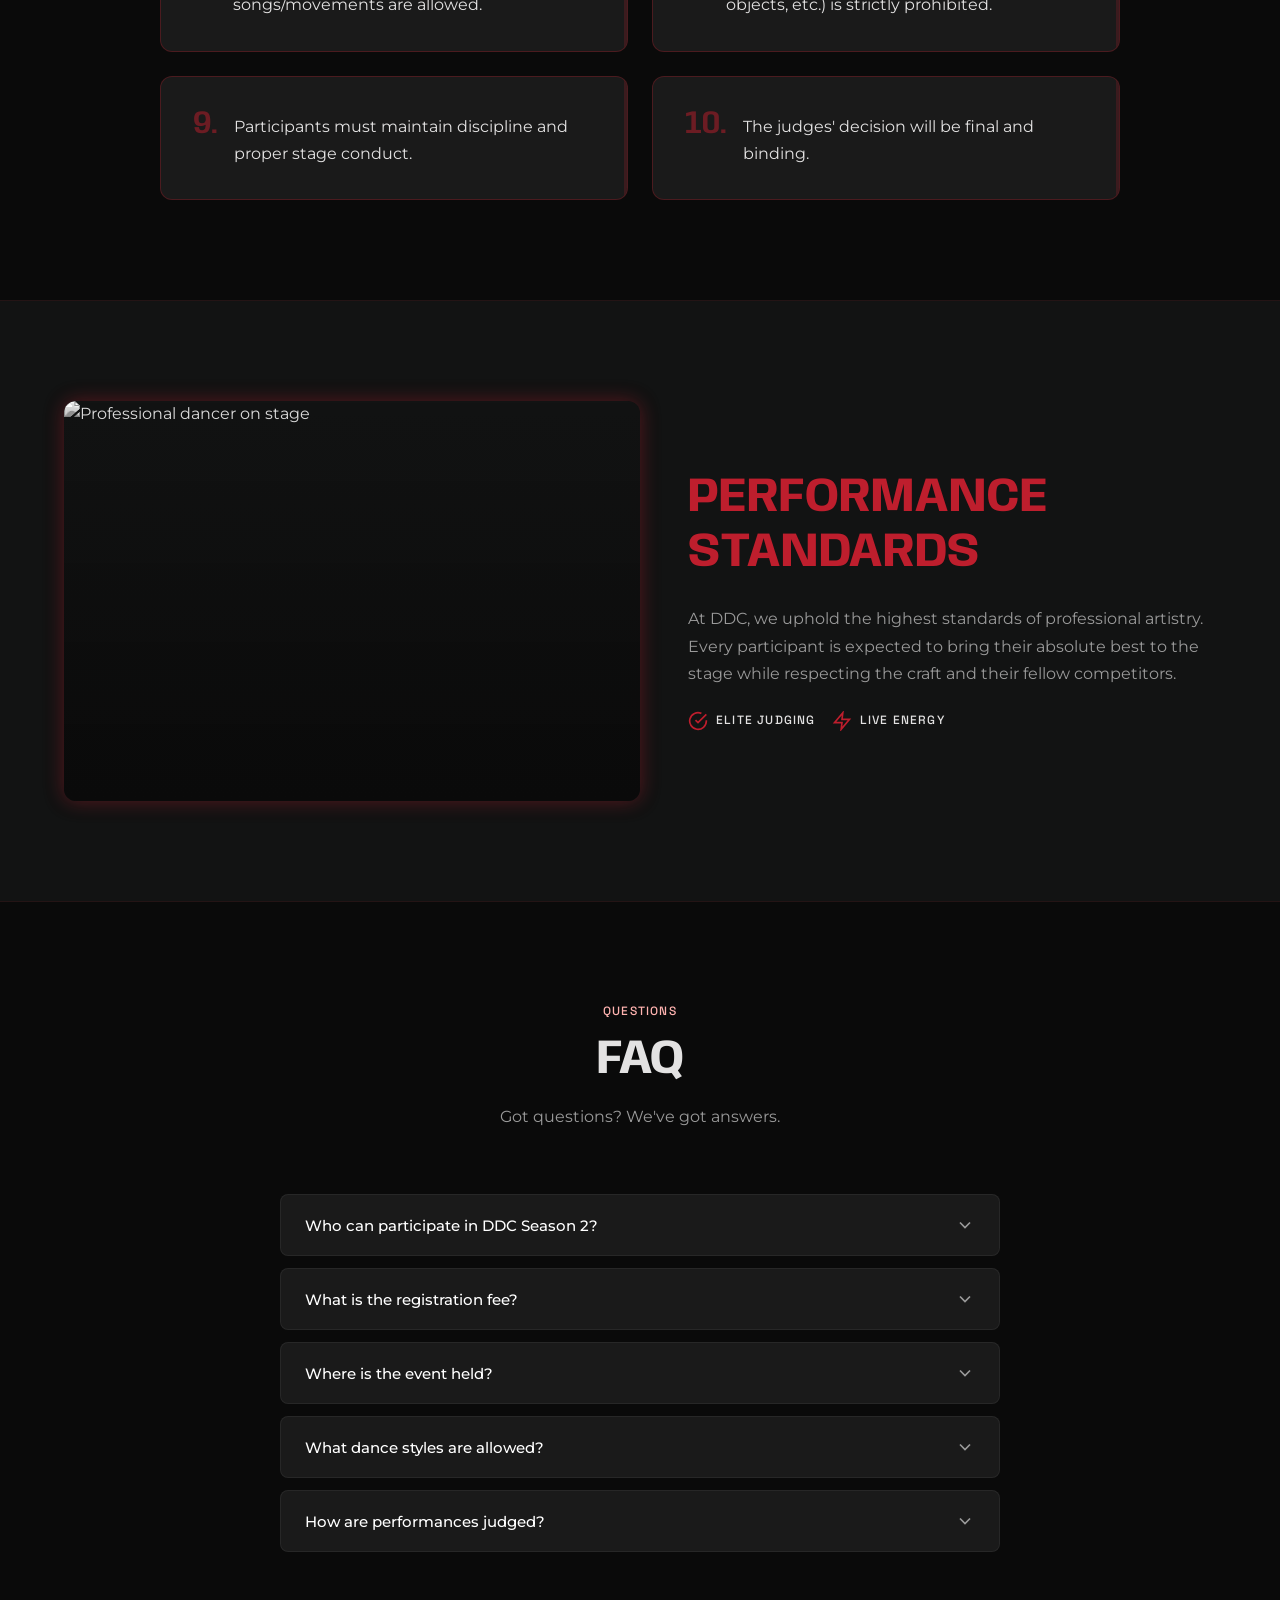
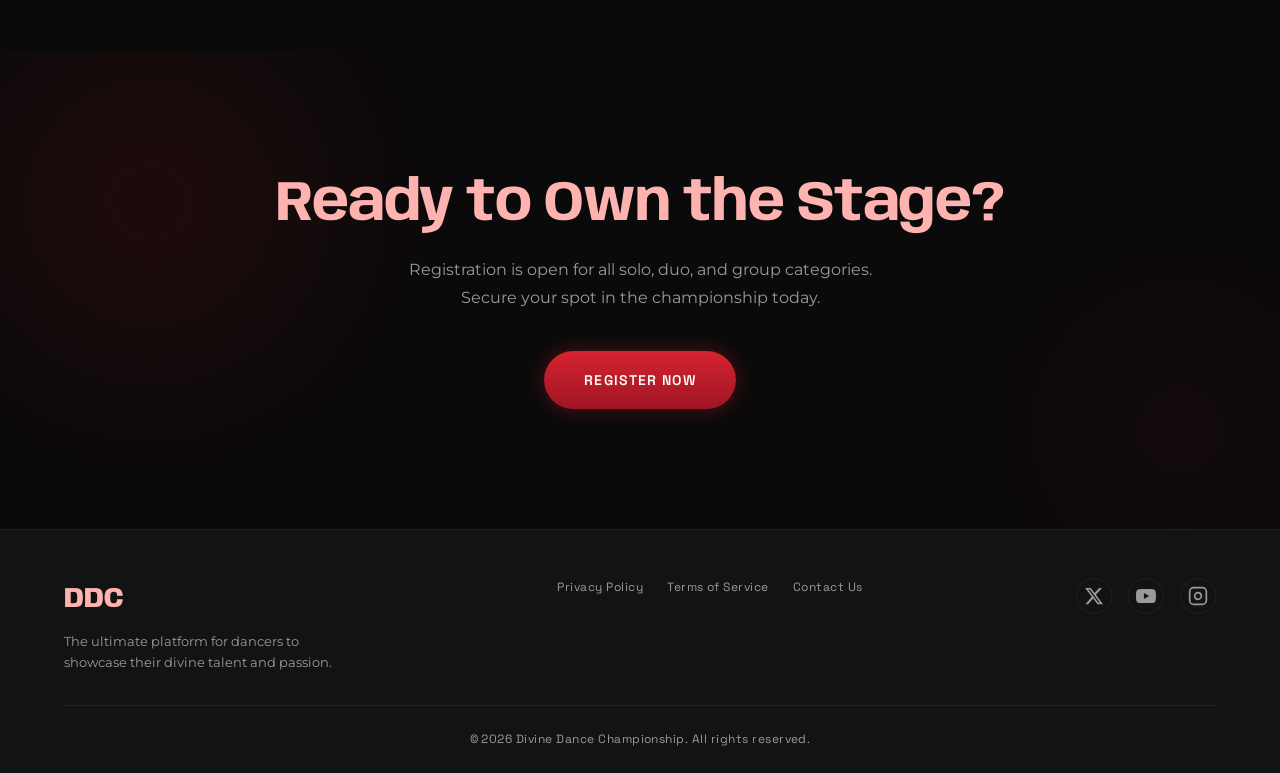
==== commit 05dd3f8e: "Remove Download Rules button from CTA section" ====
--- a/index.html
+++ b/index.html
@@ -461,9 +461,6 @@
           <a href="https://docs.google.com/forms/d/e/1FAIpQLSdyLy1BD2bwJpLeQ0RBQqy2SPrHPg33ZrpNjyy-k9jikBR-5A/viewform?usp=sharing&ouid=105980000422649941958" target="_blank" rel="noopener noreferrer" class="btn btn--primary btn--lg magnetic-btn" id="cta-register-btn">
             Register Now
           </a>
-          <a href="#" class="btn btn--outline btn--lg magnetic-btn" id="cta-rules-btn">
-            Download Rules
-          </a>
         </div>
       </div>
     </div>
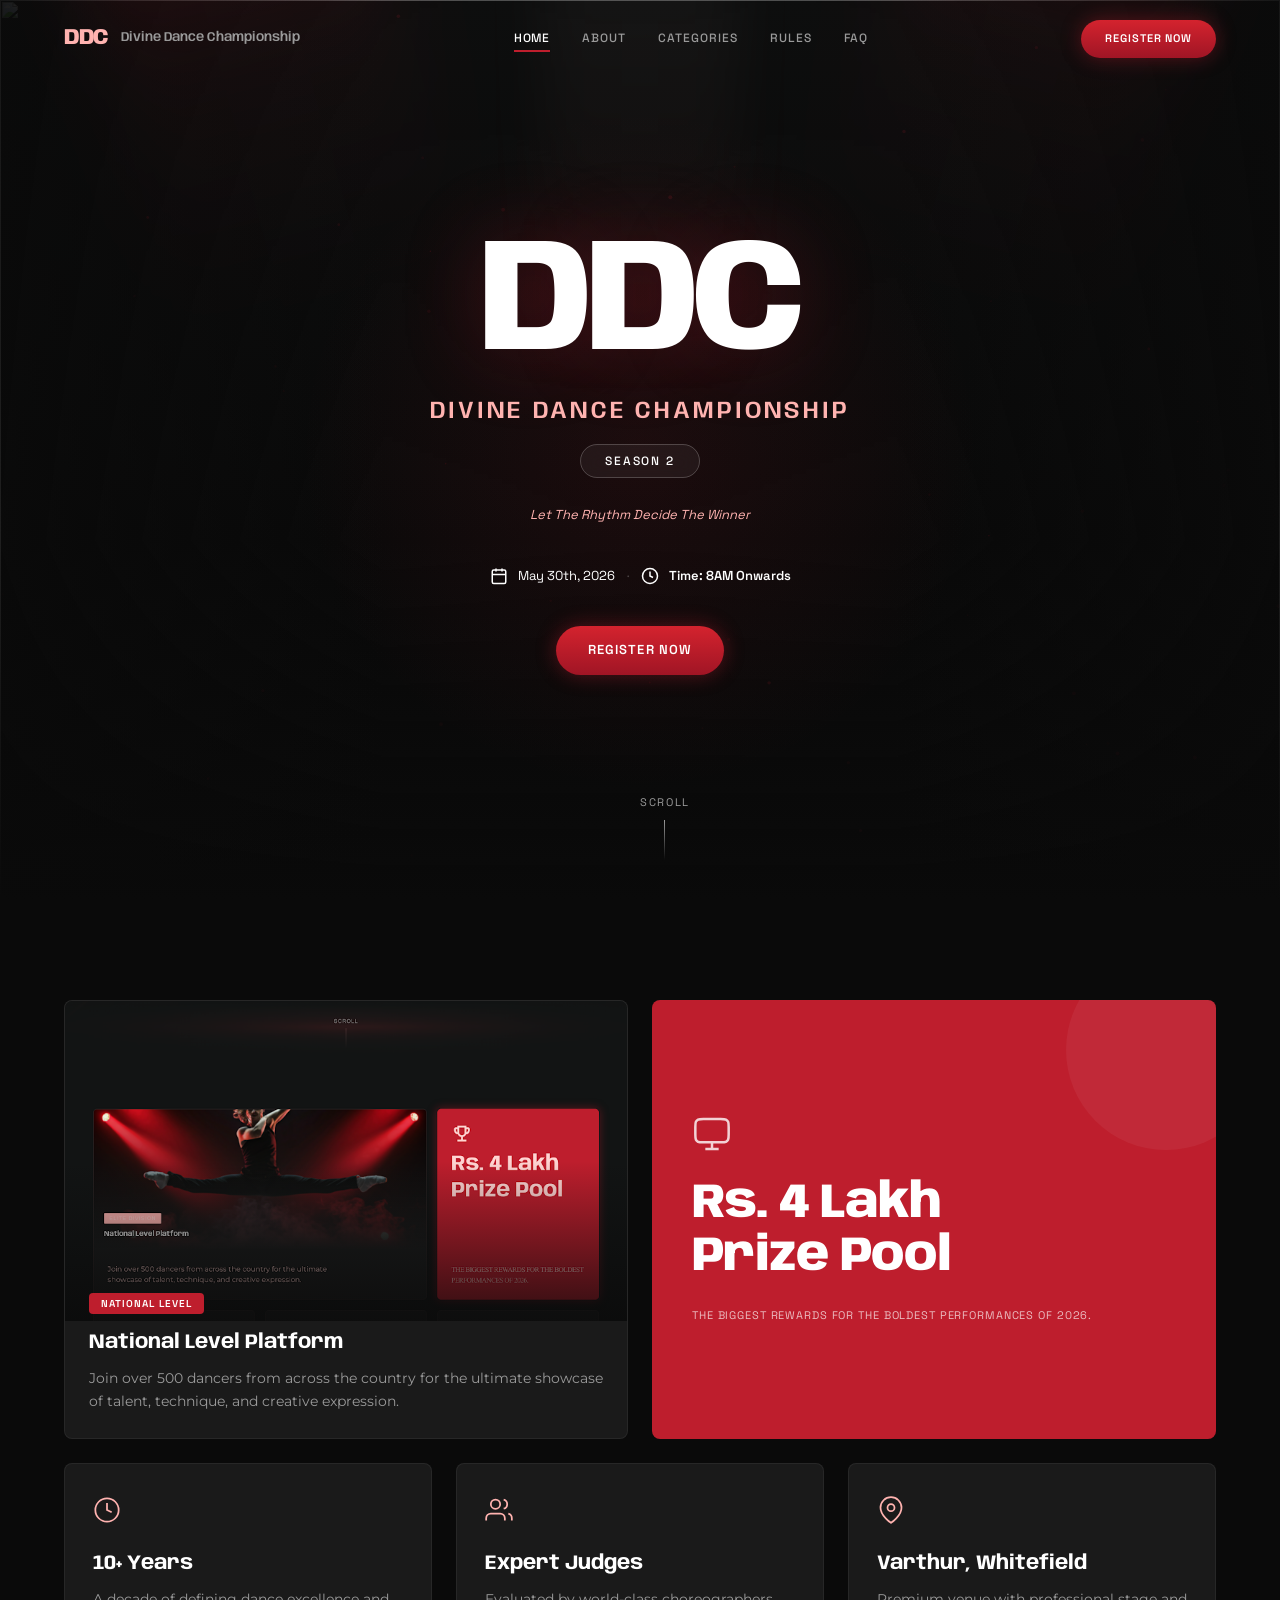
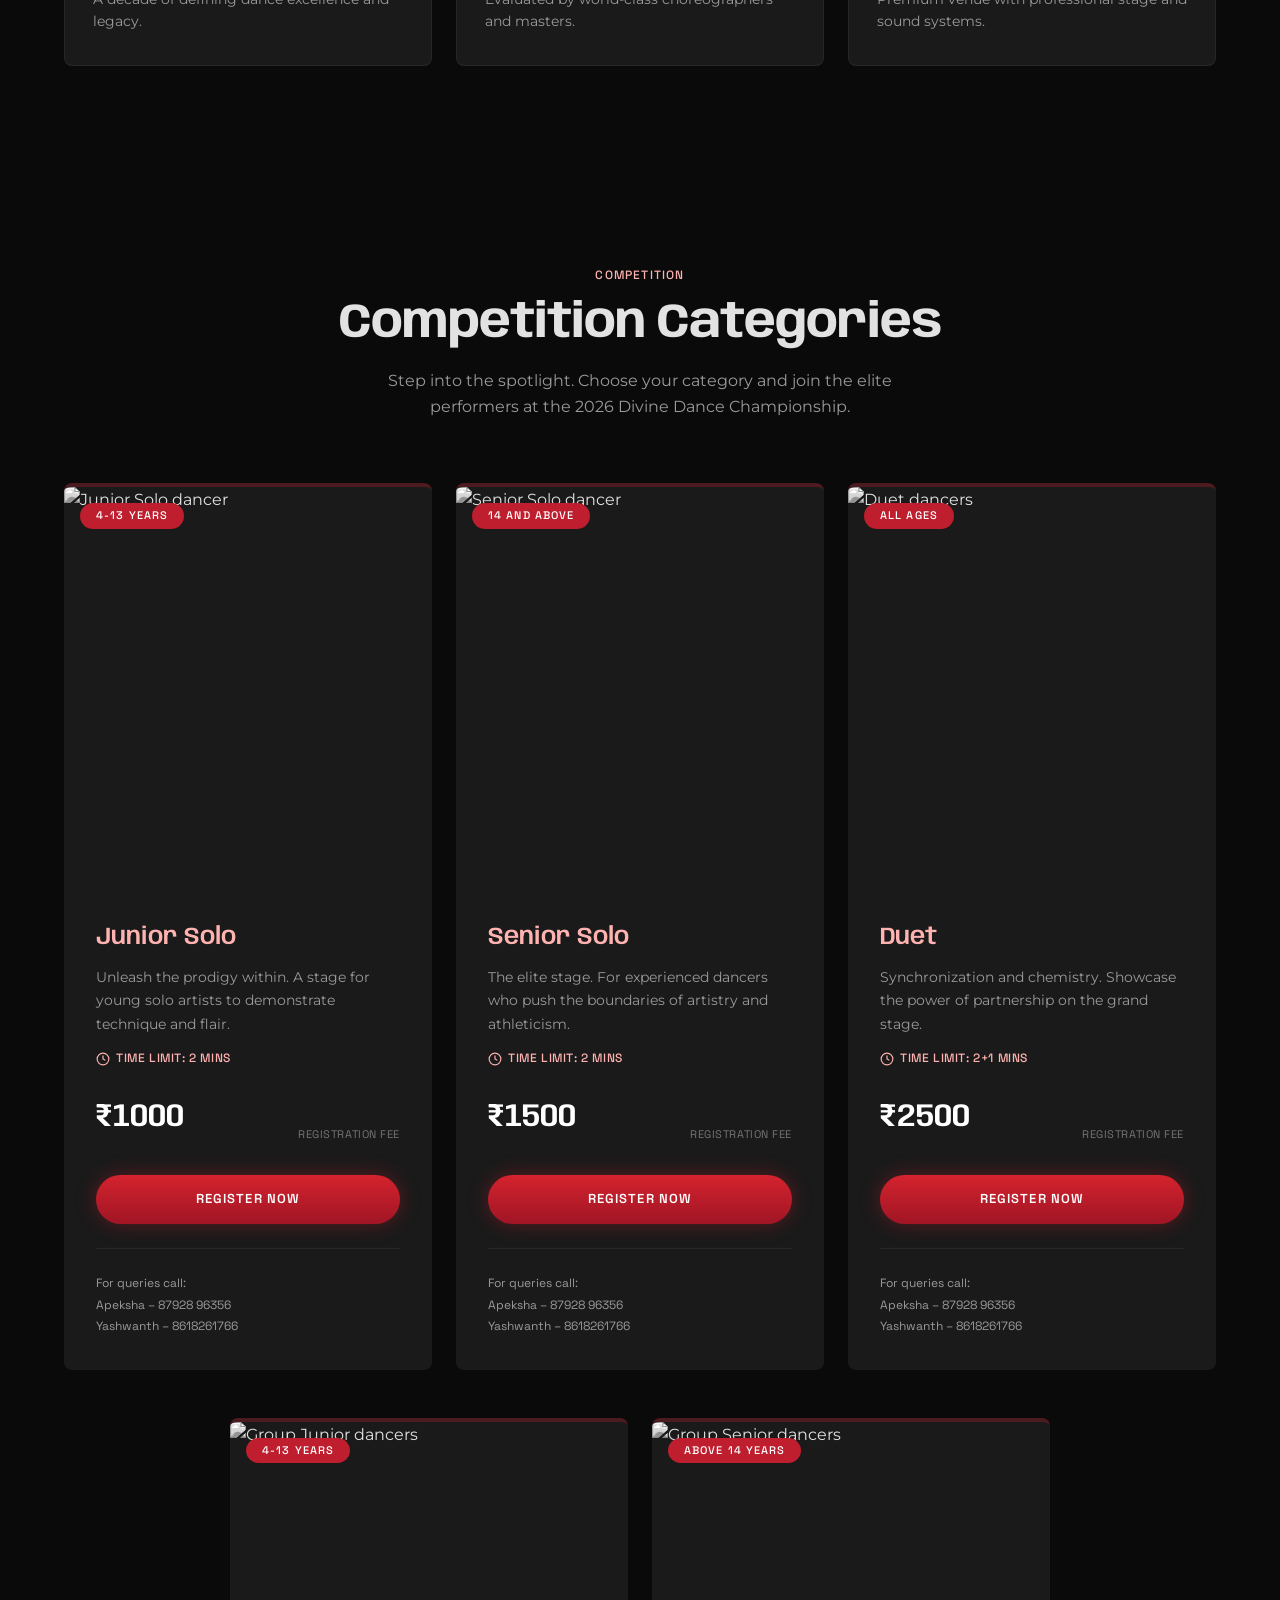
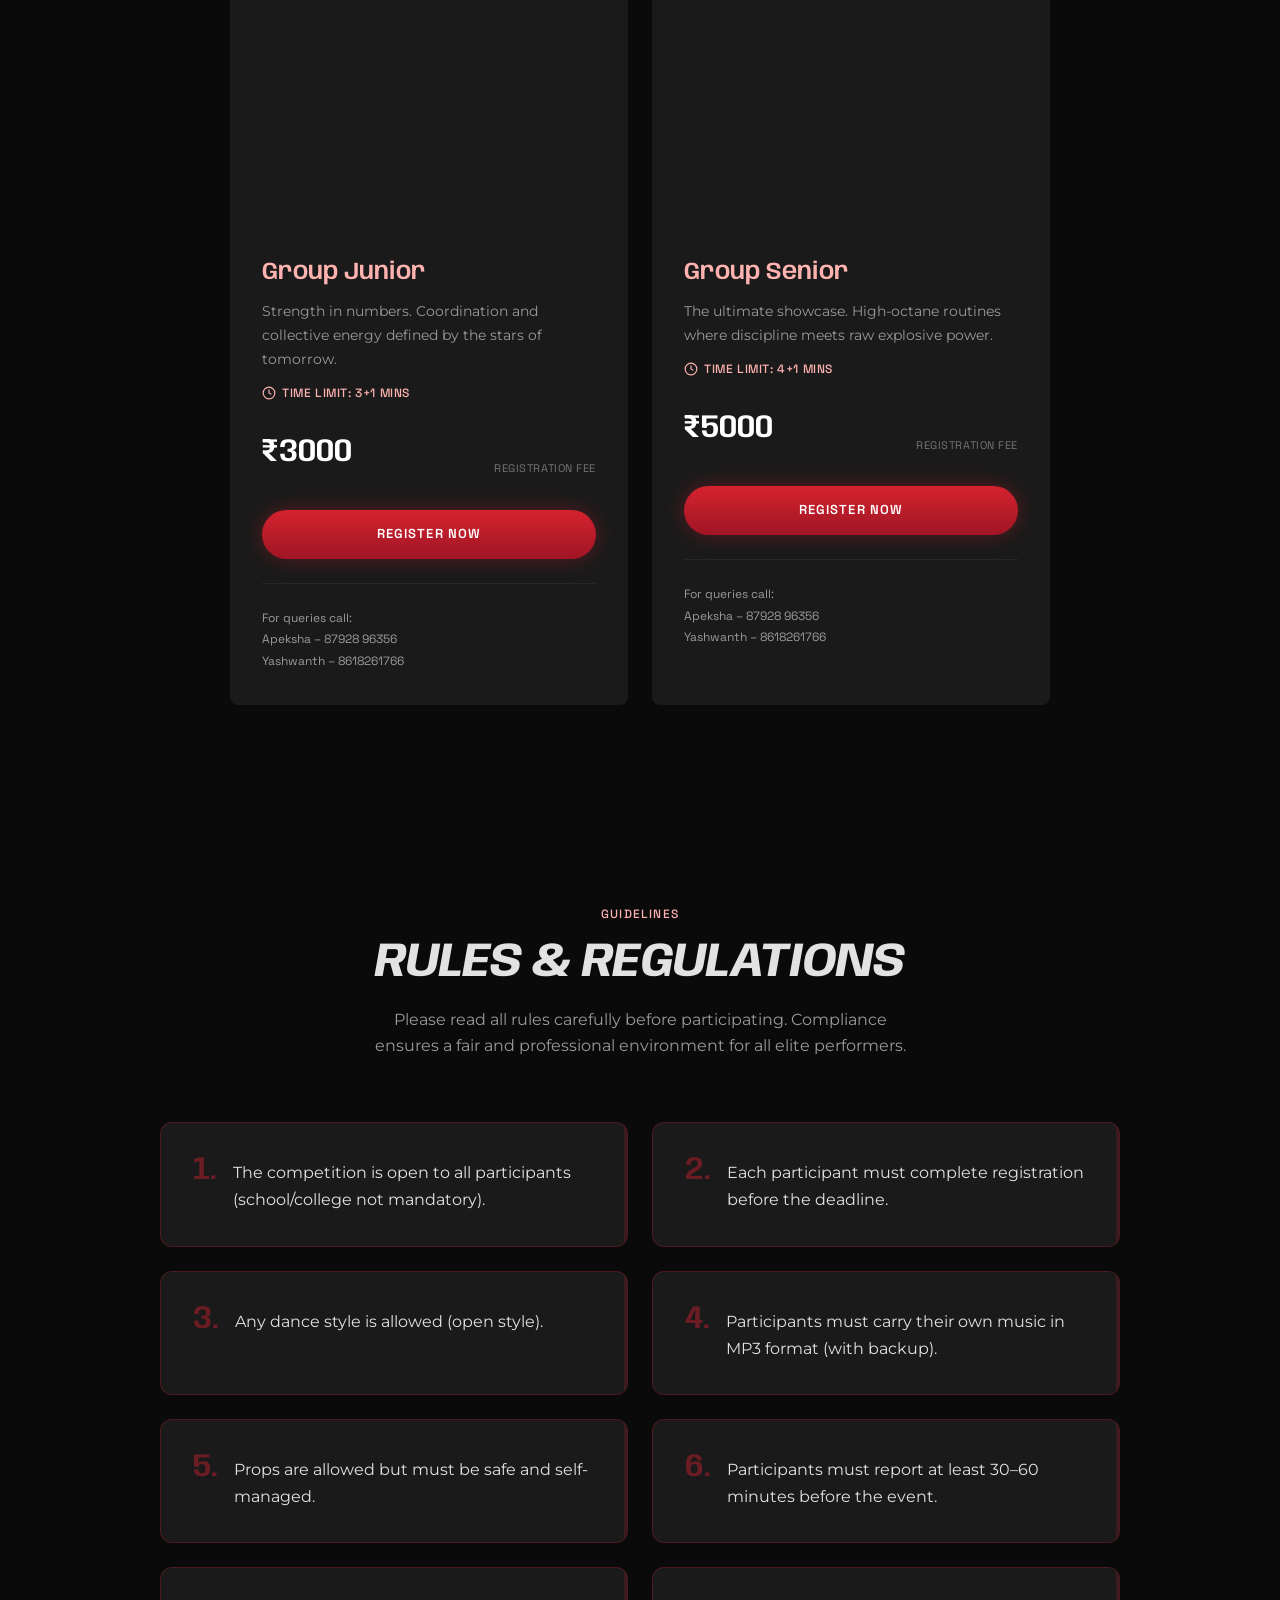
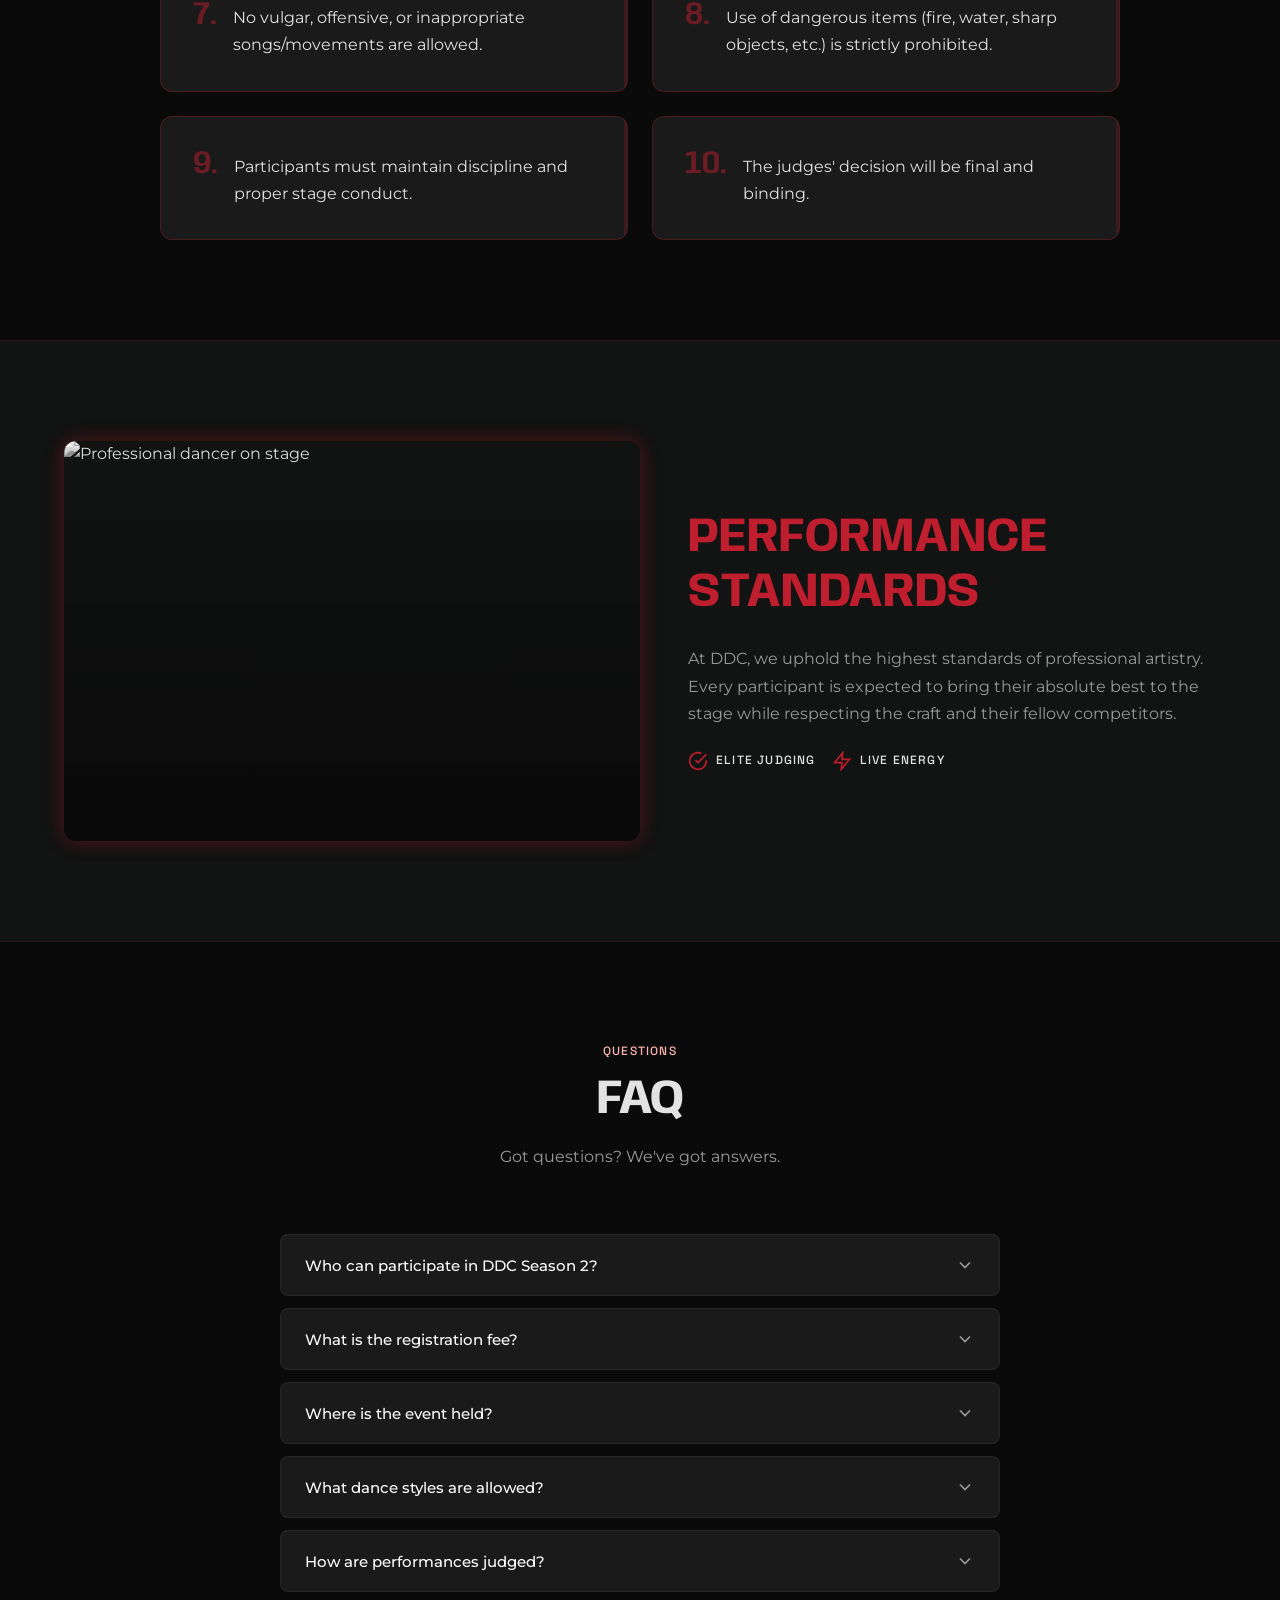
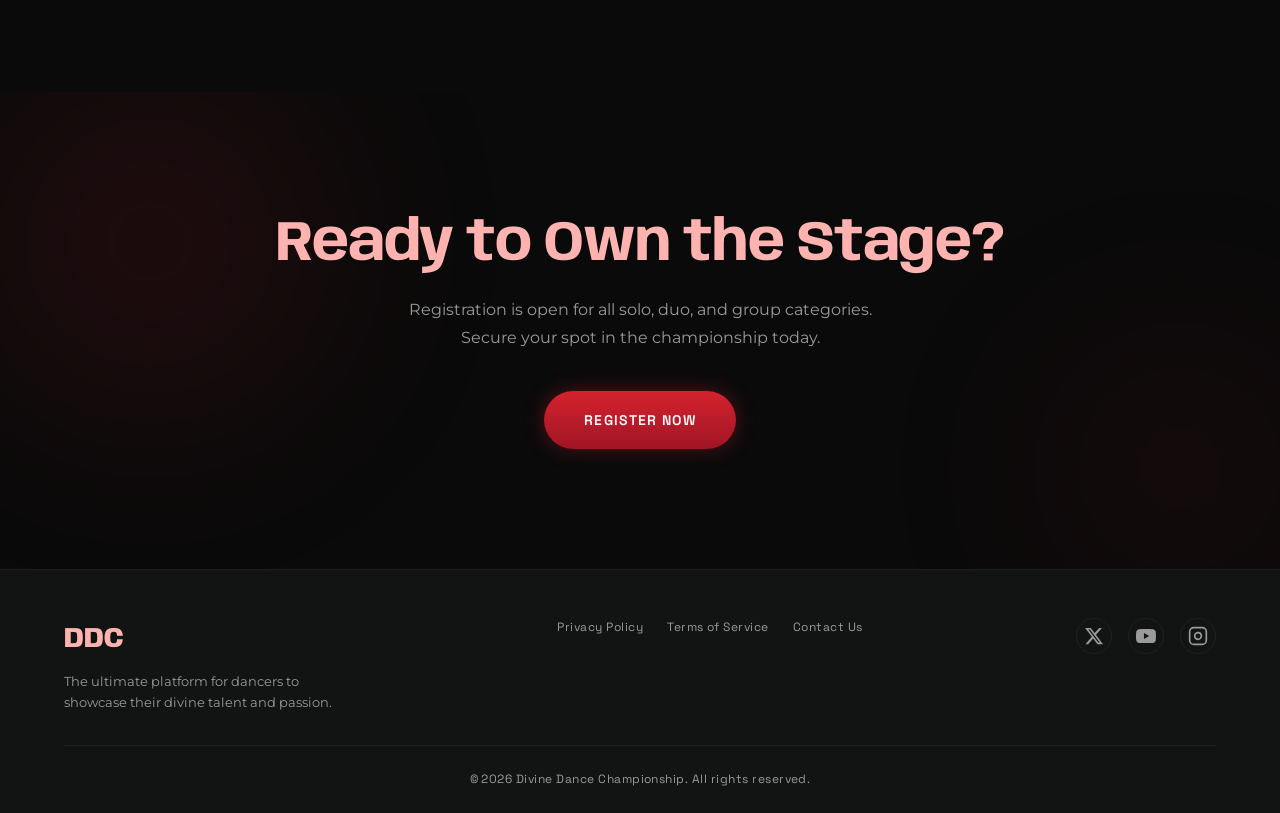
==== commit b3d733d2: "Hero layout reorder, date/time updates, badge fixes, FAQ fees update, image overlap fix" ====
--- a/index.html
+++ b/index.html
@@ -82,17 +82,18 @@
         <span>Season 2</span>
       </div>
       <div class="hero__meta reveal" data-delay="300">
-        <span class="hero__meta-item">
+        <span class="hero__meta-item hero__meta-item--italic">Let The Rhythm Decide The Winner</span>
+      </div>
+      <div class="hero__meta reveal" data-delay="350">
+        <span class="hero__meta-item hero__meta-item--white">
           <svg width="18" height="18" viewBox="0 0 24 24" fill="none" stroke="currentColor" stroke-width="2"><rect x="3" y="4" width="18" height="18" rx="2" ry="2"/><line x1="16" y1="2" x2="16" y2="6"/><line x1="8" y1="2" x2="8" y2="6"/><line x1="3" y1="10" x2="21" y2="10"/></svg>
-          May 30th
+          May 30th, 2026
         </span>
         <span class="hero__meta-dot">·</span>
         <span class="hero__meta-item hero__meta-item--bold">
           <svg width="18" height="18" viewBox="0 0 24 24" fill="none" stroke="currentColor" stroke-width="2"><circle cx="12" cy="12" r="10"/><polyline points="12 6 12 12 16 14"/></svg>
-          Start Time: 8 AM
+          Time: 8AM Onwards
         </span>
-        <span class="hero__meta-dot">·</span>
-        <span class="hero__meta-item hero__meta-item--italic">Let The Rhythm Decide The Winner</span>
       </div>
       <a href="https://docs.google.com/forms/d/e/1FAIpQLSdyLy1BD2bwJpLeQ0RBQqy2SPrHPg33ZrpNjyy-k9jikBR-5A/viewform?usp=sharing&ouid=105980000422649941958" target="_blank" rel="noopener noreferrer" class="btn btn--primary btn--hero magnetic-btn reveal" data-delay="400" id="hero-register-btn">
         Register Now
@@ -199,7 +200,7 @@
           <div class="category-card-v2__image">
             <img src="https://lh3.googleusercontent.com/aida-public/[base64]" alt="Senior Solo dancer" loading="lazy" />
             <div class="category-card-v2__image-overlay"></div>
-            <span class="category-card-v2__badge">ABOVE 14 YEARS</span>
+            <span class="category-card-v2__badge">14 AND ABOVE</span>
           </div>
           <div class="category-card-v2__body">
             <h3 class="category-card-v2__title">Senior Solo</h3>
@@ -411,7 +412,7 @@
             <svg class="faq__chevron" width="20" height="20" viewBox="0 0 24 24" fill="none" stroke="currentColor" stroke-width="2"><polyline points="6 9 12 15 18 9"/></svg>
           </button>
           <div class="faq__answer" id="faq-a-2">
-            <p>Registration fees vary by category. Solo: ₹500, Duo: ₹800, Group (3-10 members): ₹1500. Early bird discounts may apply.</p>
+            <p>Registration fees vary by category. Junior Solo: ₹1000, Senior Solo: ₹1500, Duet: ₹2500, Group Junior: ₹3000, Group Senior: ₹5000.</p>
           </div>
         </div>
         <div class="faq__item reveal-up" data-delay="200">
--- a/styles.css
+++ b/styles.css
@@ -105,6 +105,8 @@
 .hero__meta-item{display:inline-flex;align-items:center;gap:6px}
 .hero__meta-item--bold{font-weight:600;color:#fff}
 .hero__meta-item--italic{font-style:italic;color:var(--text-accent)}
+.hero__meta-item--white{color:#fff}
+.hero__meta-item--white svg{stroke:#fff}
 .hero__meta-dot{opacity:.4}
 .hero__scroll{position:absolute;bottom:40px;left:50%;transform:translateX(-50%);display:flex;flex-direction:column;align-items:center;gap:8px}
 .hero__scroll-text{font-family:var(--font-mono);font-size:11px;letter-spacing:0.15em;text-transform:uppercase;color:var(--text-muted)}
@@ -116,7 +118,7 @@
 @media(max-width:768px){.about__grid{grid-template-columns:1fr}}
 .about__image-card{background:var(--surface-dim);border:1px solid var(--border-subtle);border-radius:var(--radius-lg);overflow:hidden;transition:transform .4s var(--ease),box-shadow .4s}
 .about__image-card:hover{transform:translateY(-4px);box-shadow:0 8px 40px rgba(0,0,0,0.4)}
-.about__image-wrapper{position:relative;height:280px;overflow:hidden}
+.about__image-wrapper{position:relative;height:320px;overflow:hidden}
 .about__image{width:100%;height:100%;object-fit:cover;transition:transform .6s var(--ease)}
 .about__image-card:hover .about__image{transform:scale(1.05)}
 .about__image-overlay{position:absolute;inset:0;background:linear-gradient(to bottom,transparent 50%,rgba(10,10,10,0.8))}
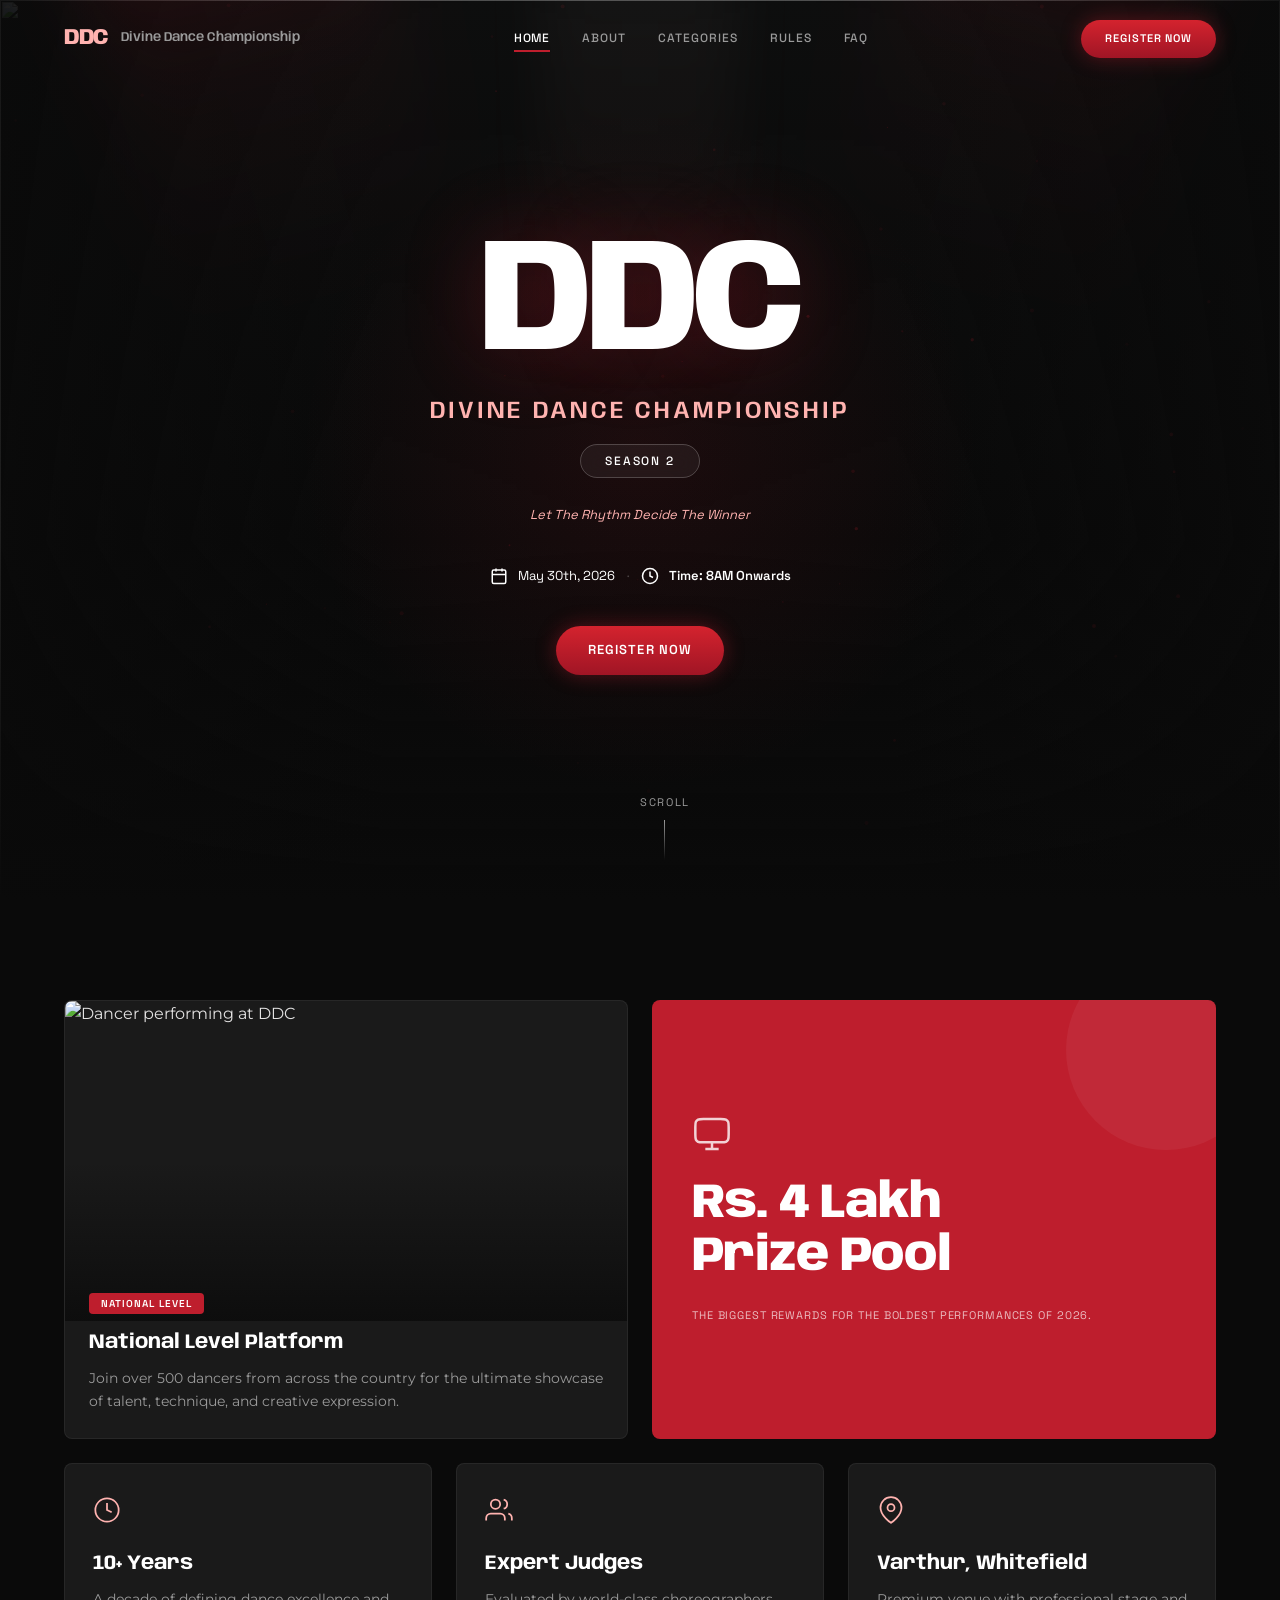
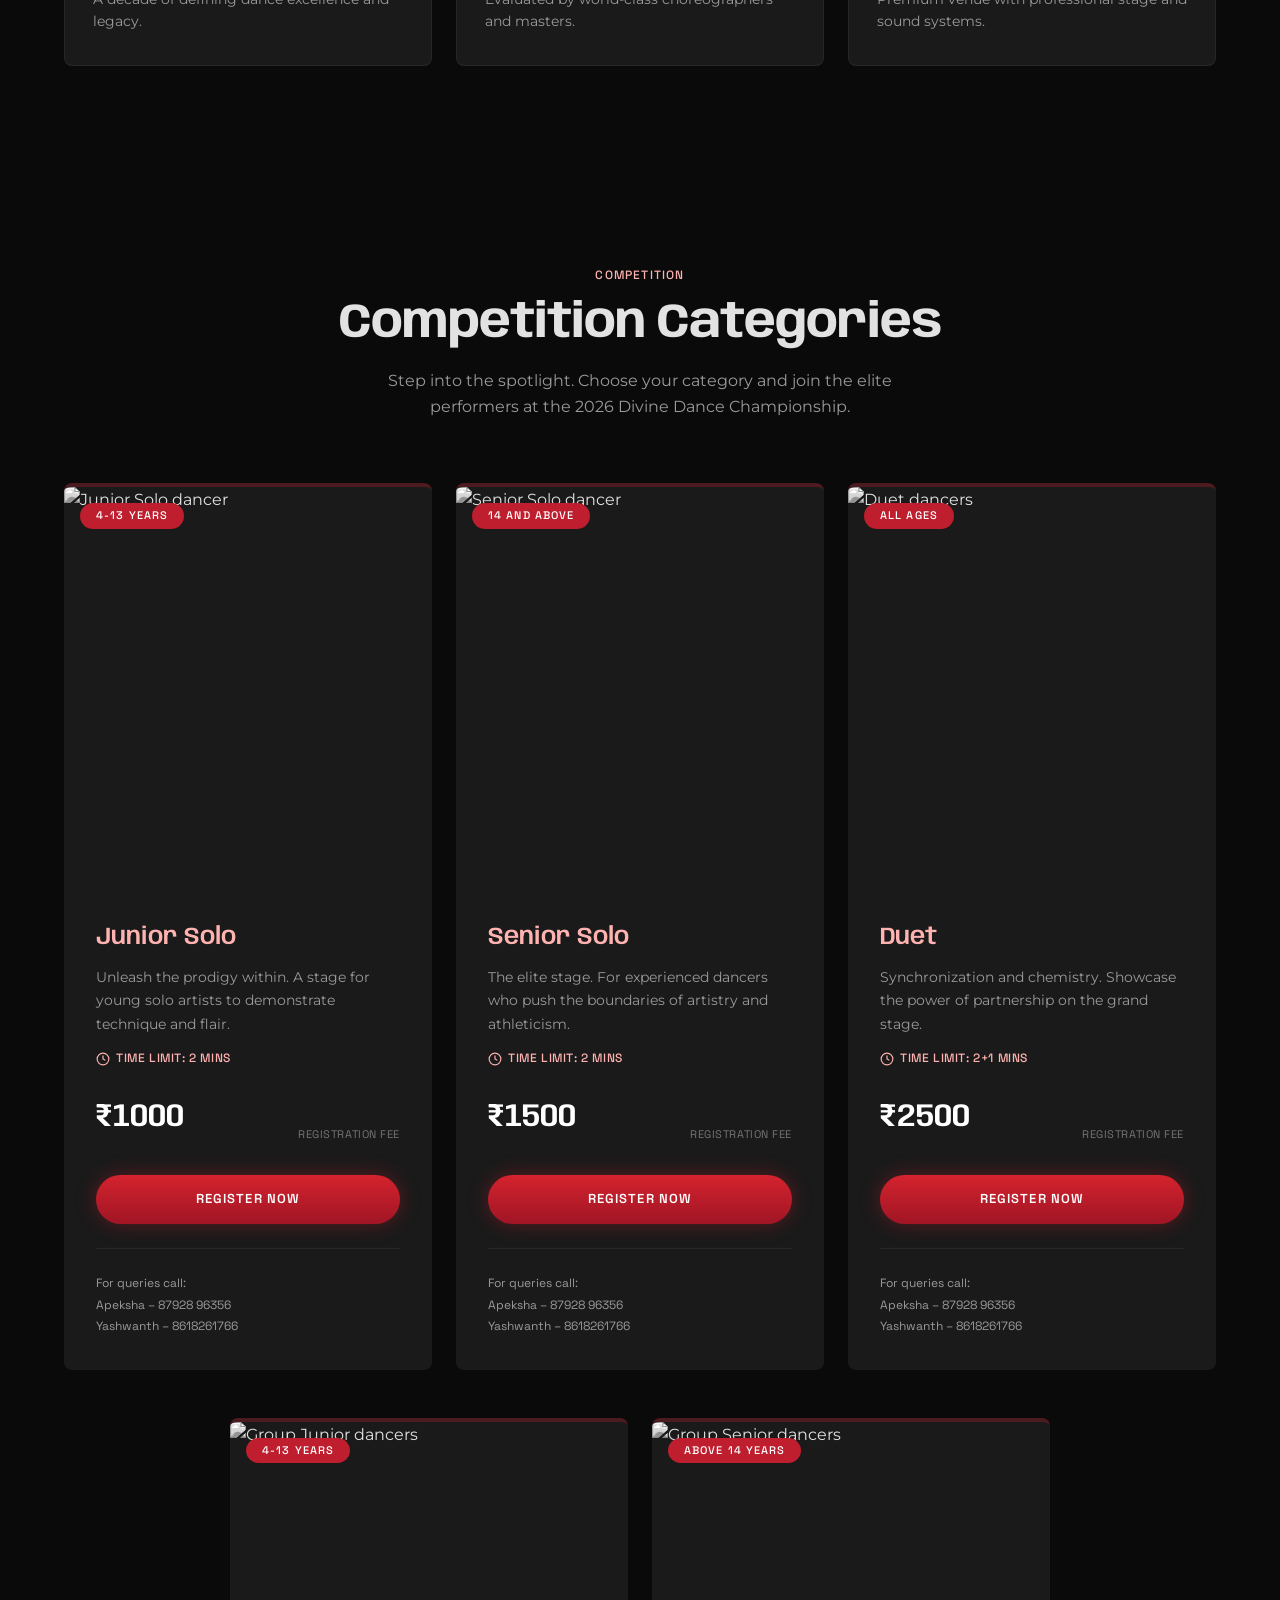
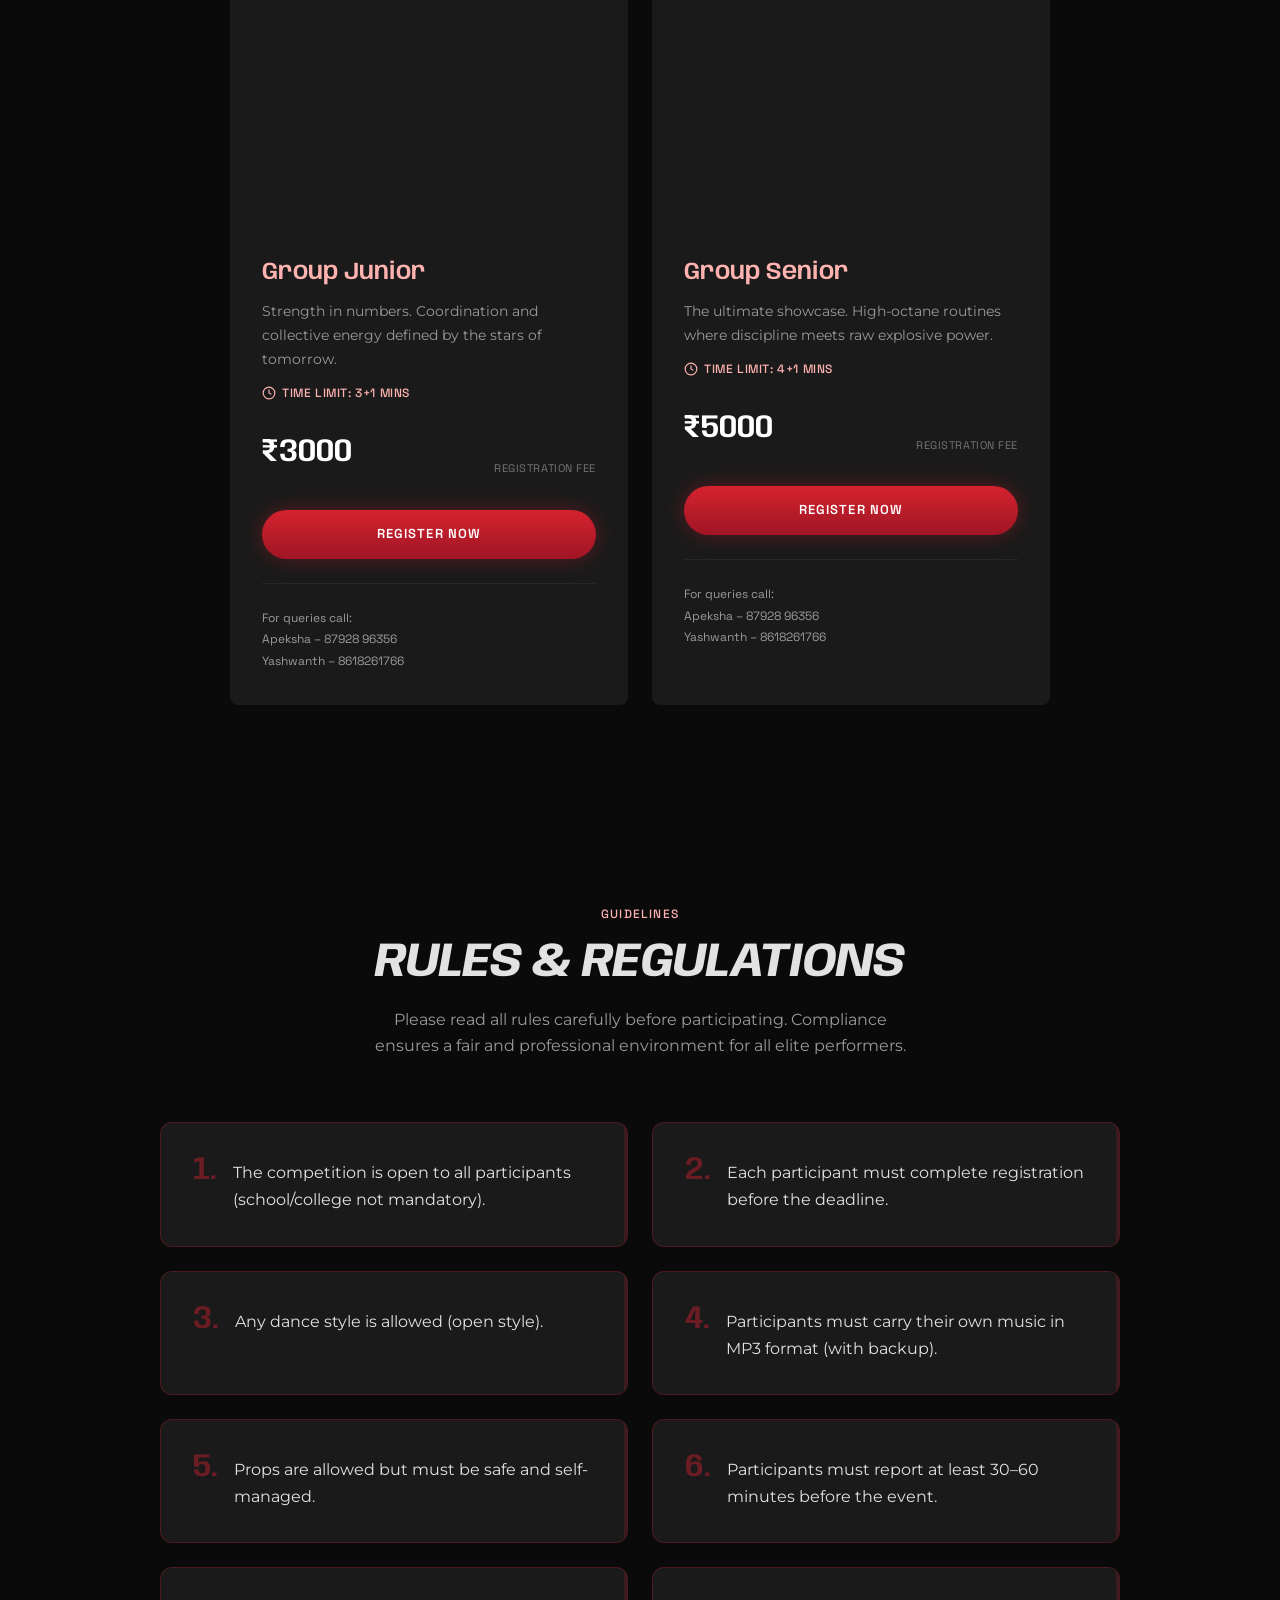
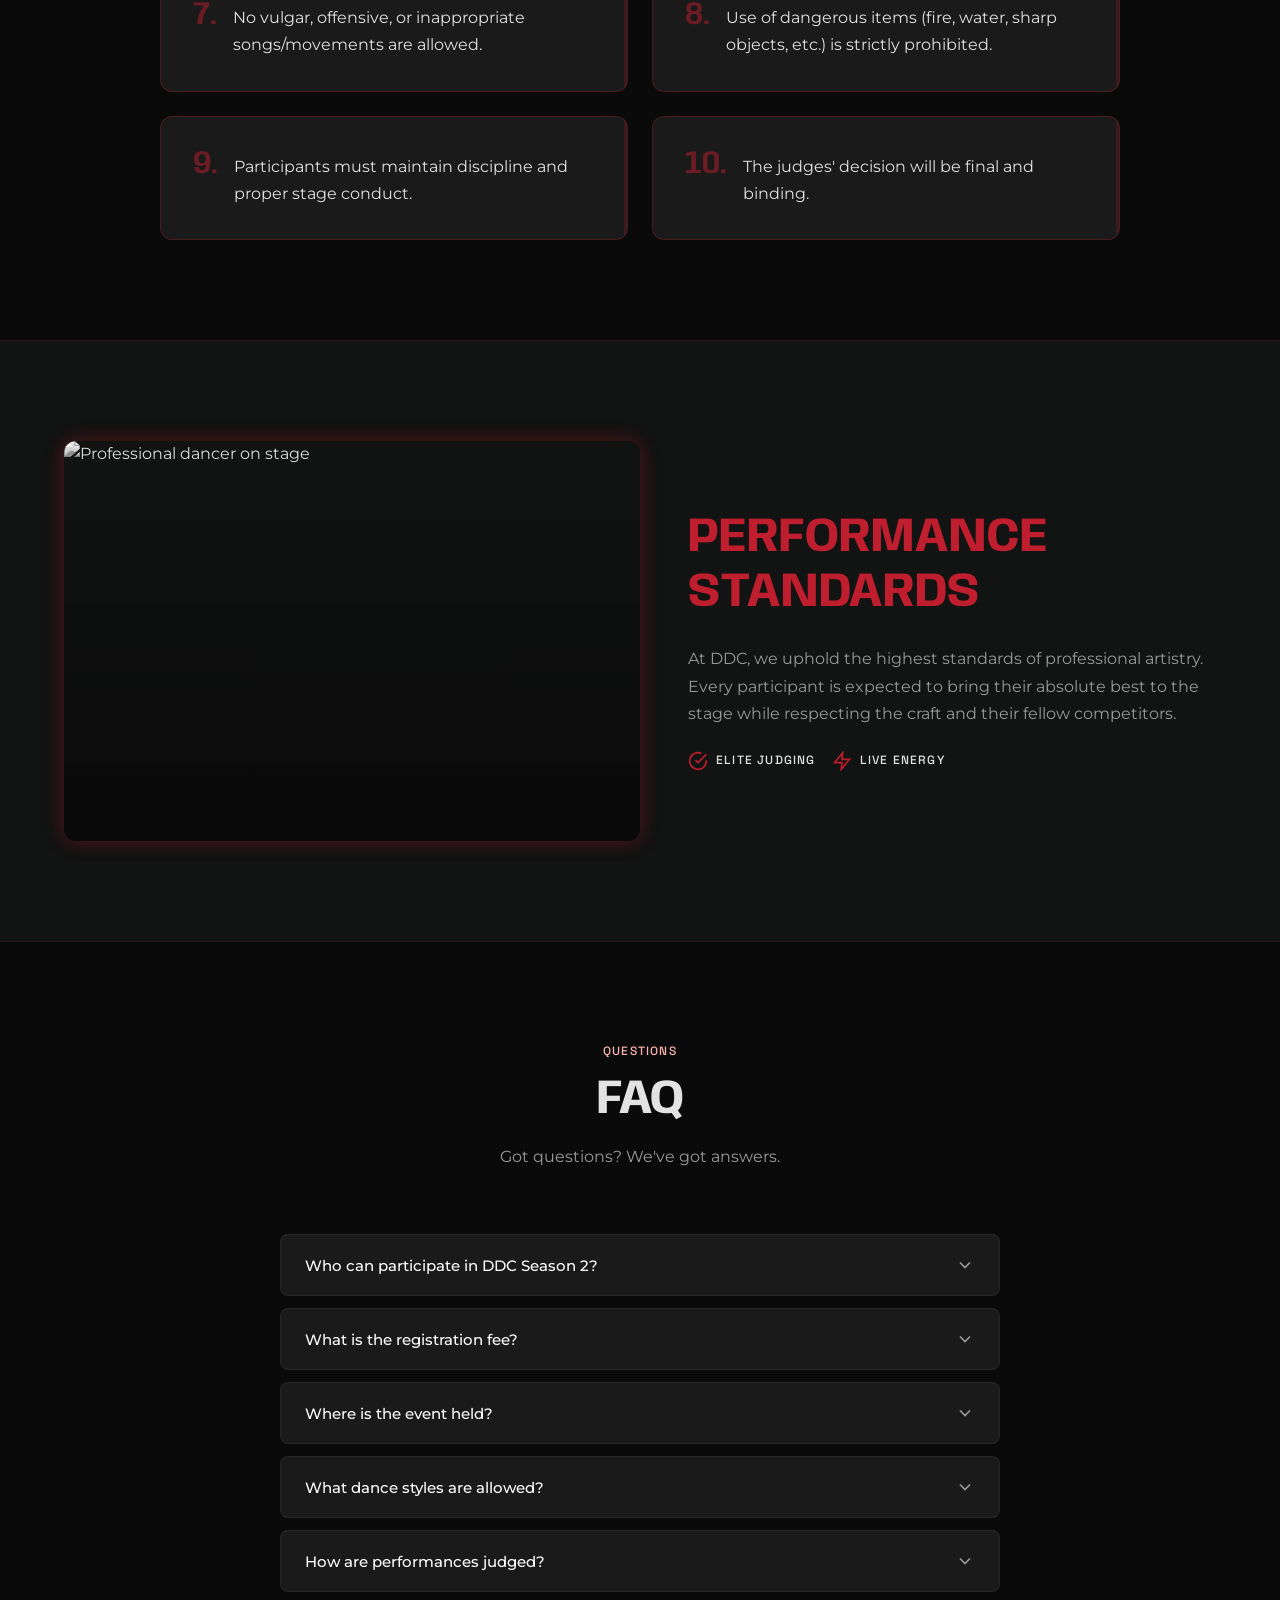
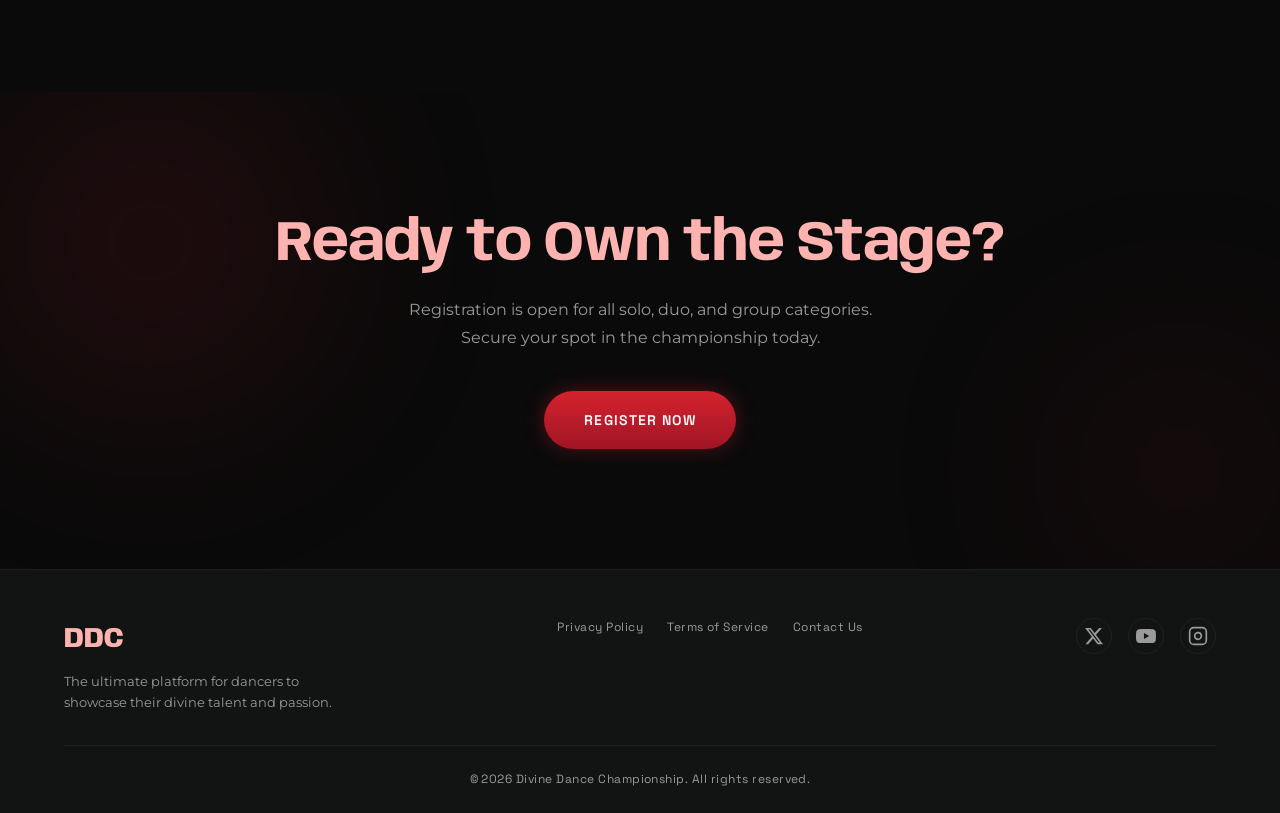
==== commit 4db926e5: "Fix National Level Platform image - use CDN image" ====
--- a/index.html
+++ b/index.html
@@ -112,7 +112,7 @@
         <!-- Left: Image Card -->
         <div class="about__image-card reveal-left">
           <div class="about__image-wrapper">
-            <img src="screen.png" alt="Dancer performing at DDC" class="about__image" loading="lazy" />
+            <img src="https://lh3.googleusercontent.com/aida-public/[base64]" alt="Dancer performing at DDC" class="about__image" loading="lazy" />
             <div class="about__image-overlay"></div>
           </div>
           <div class="about__image-badge">
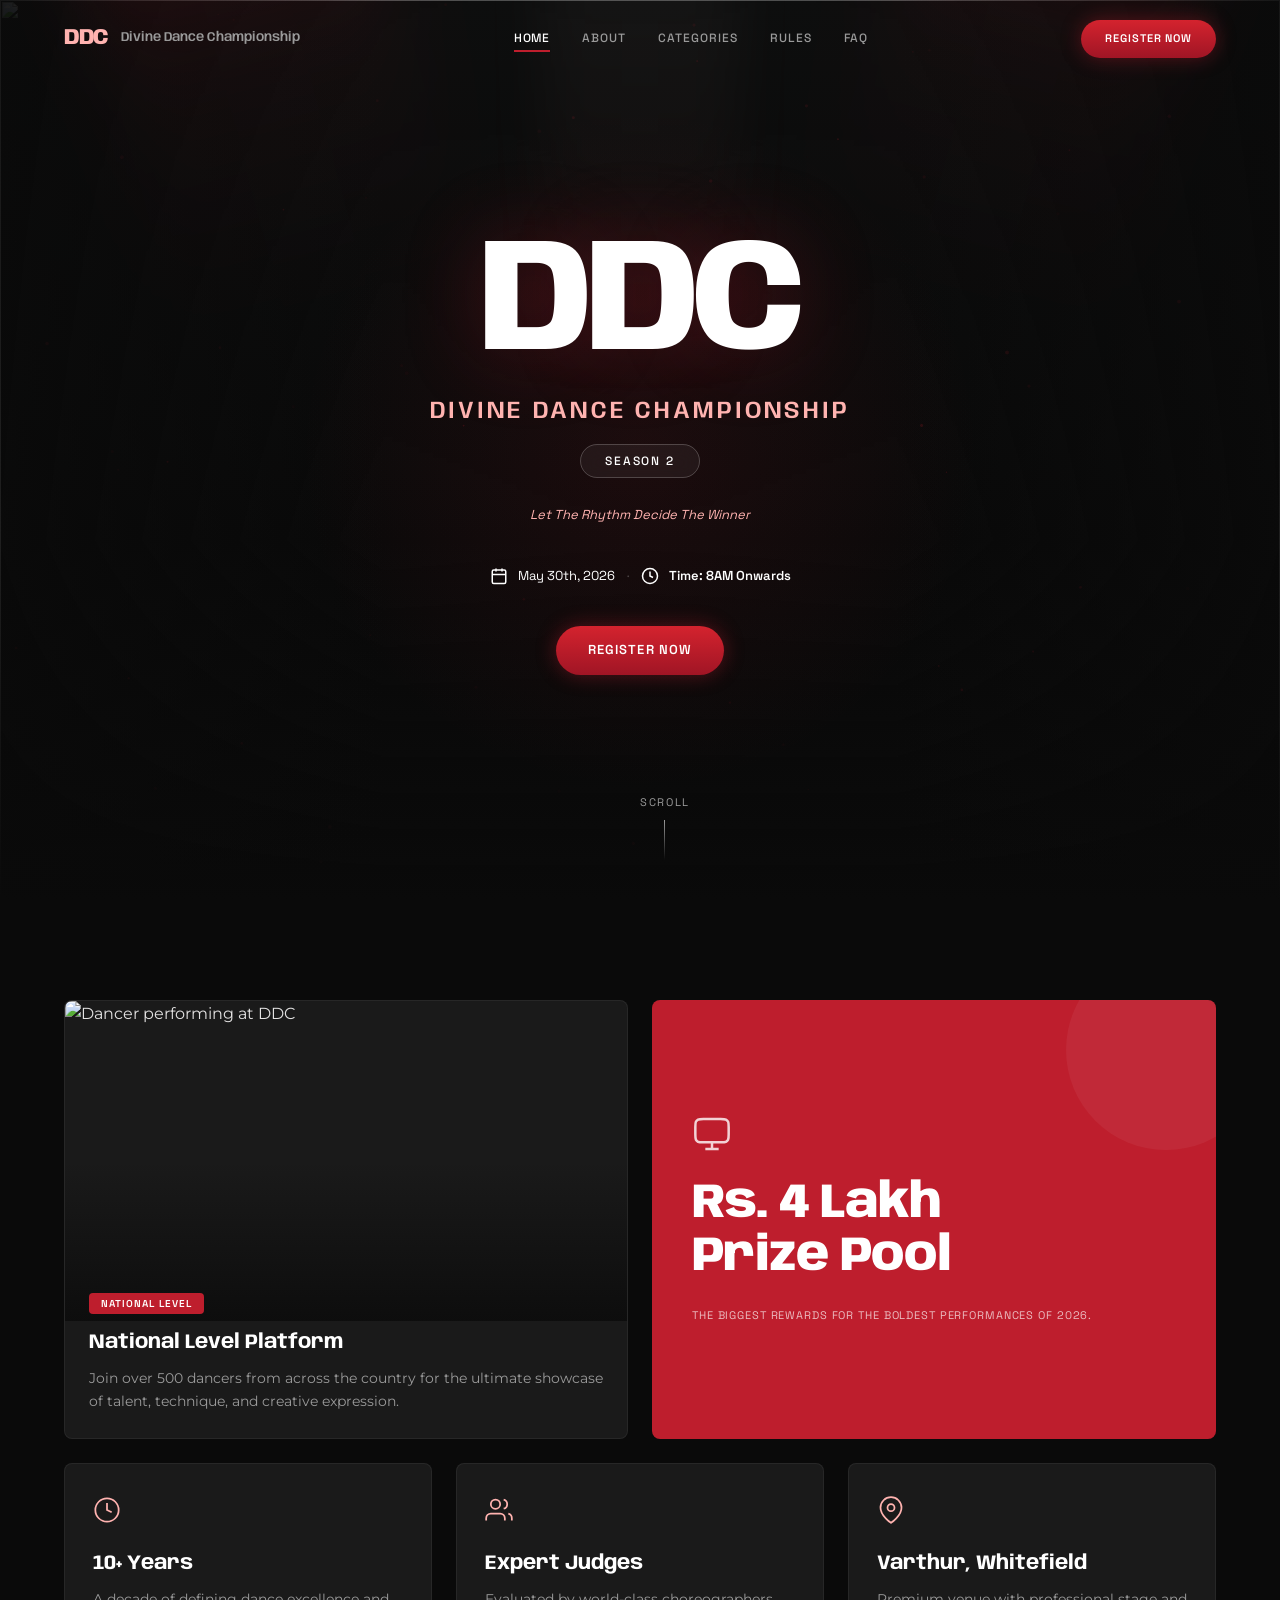
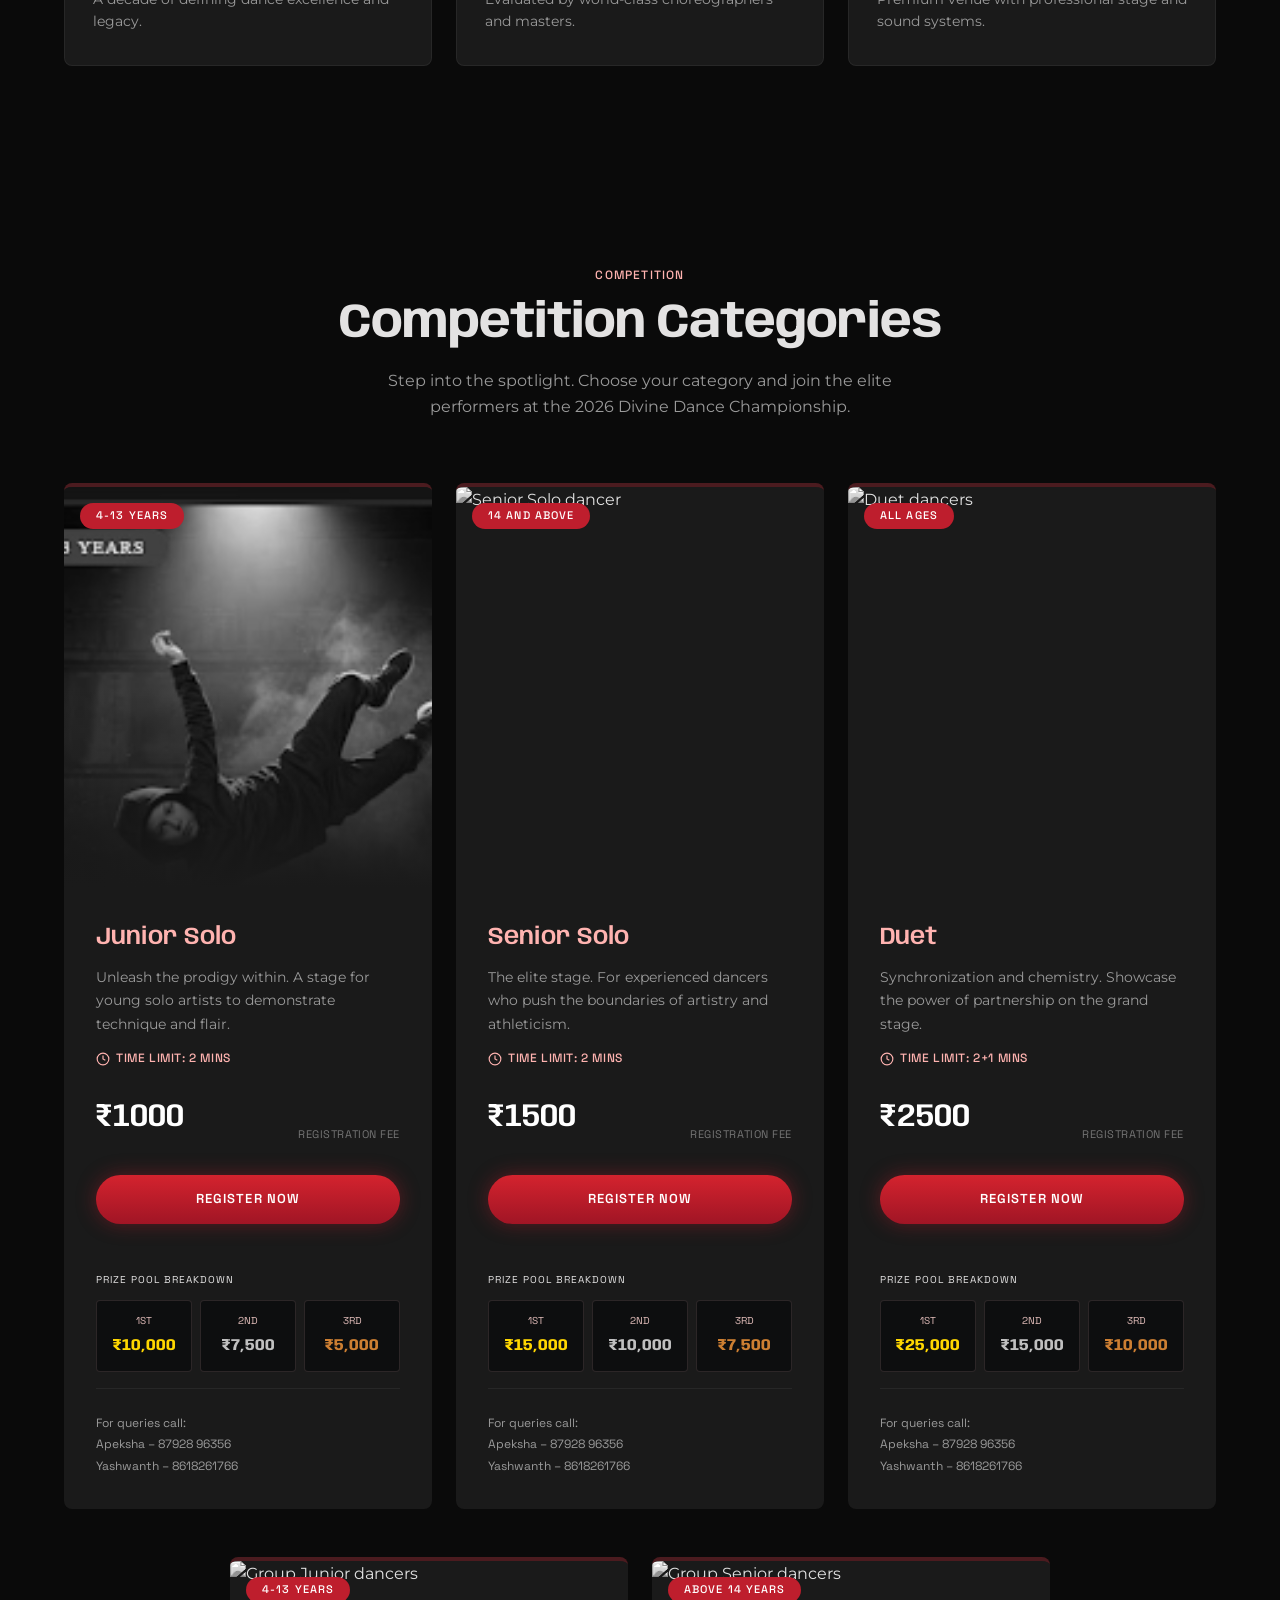
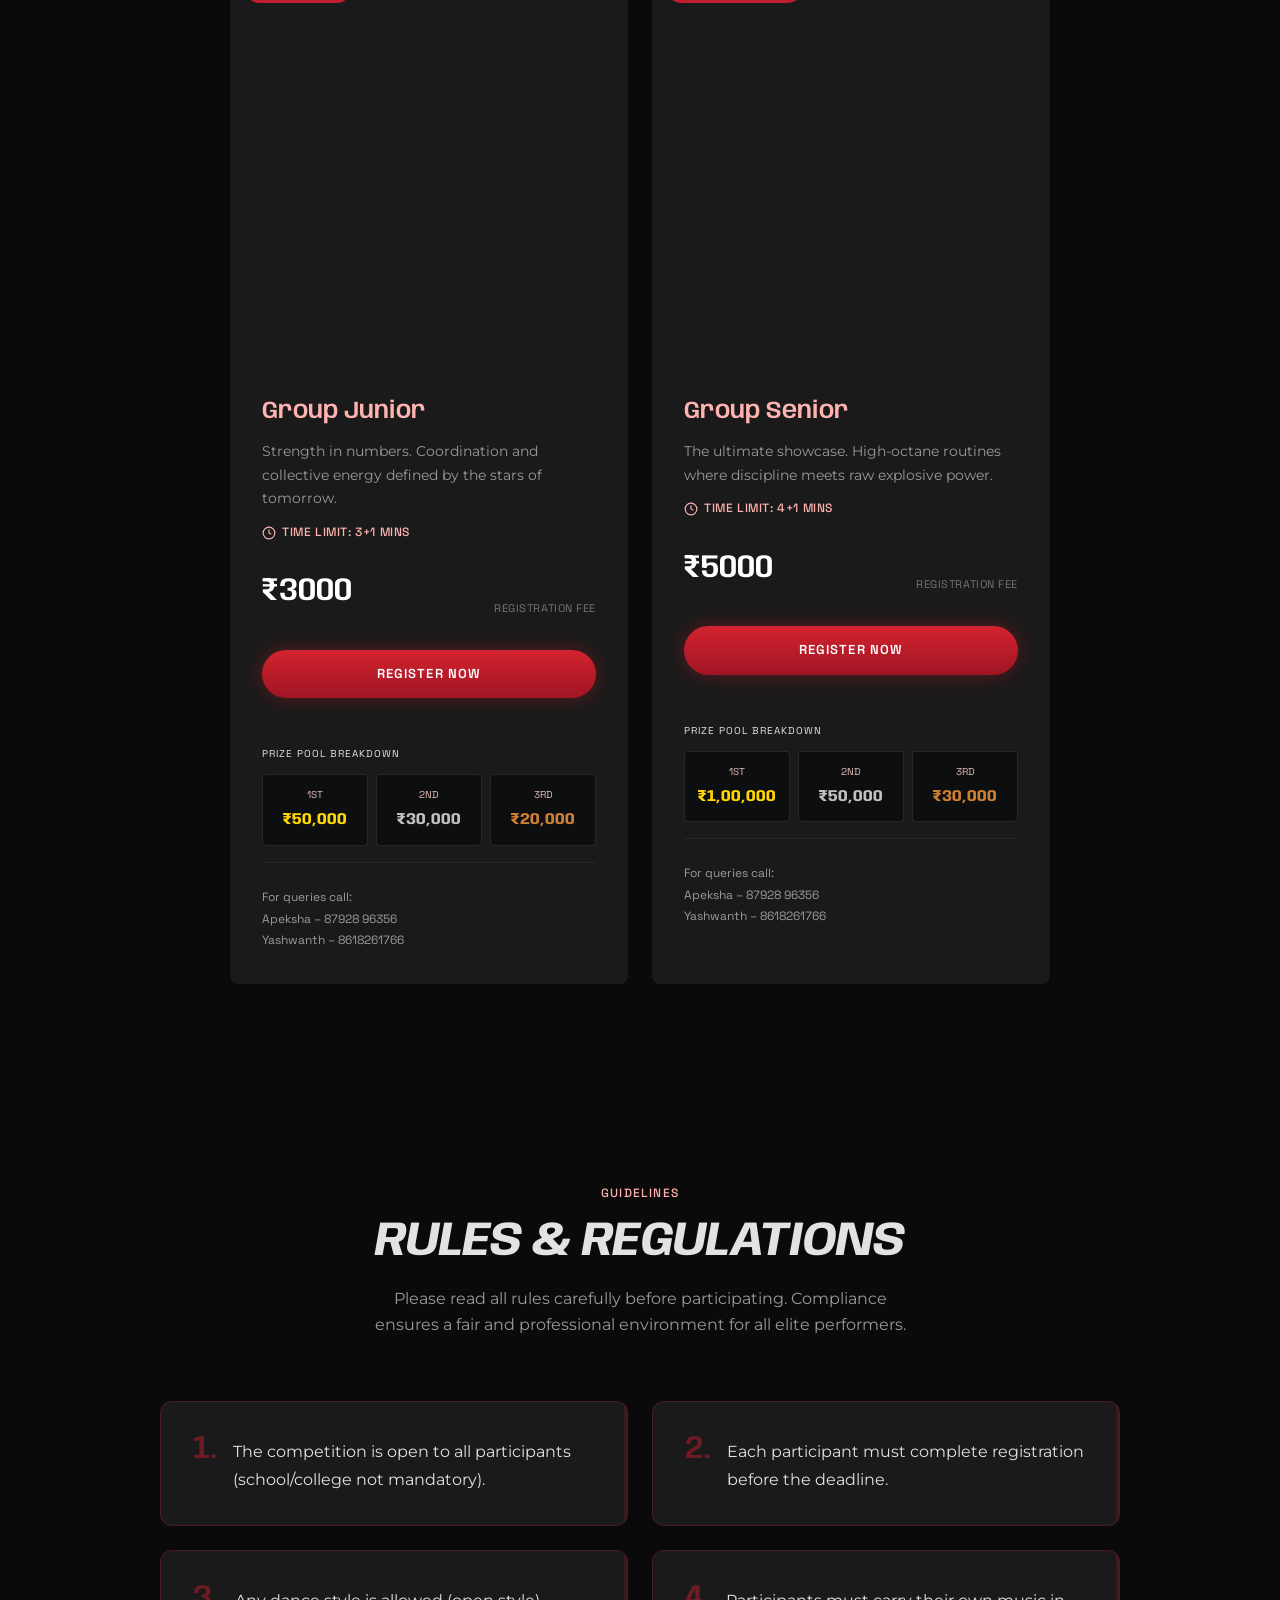
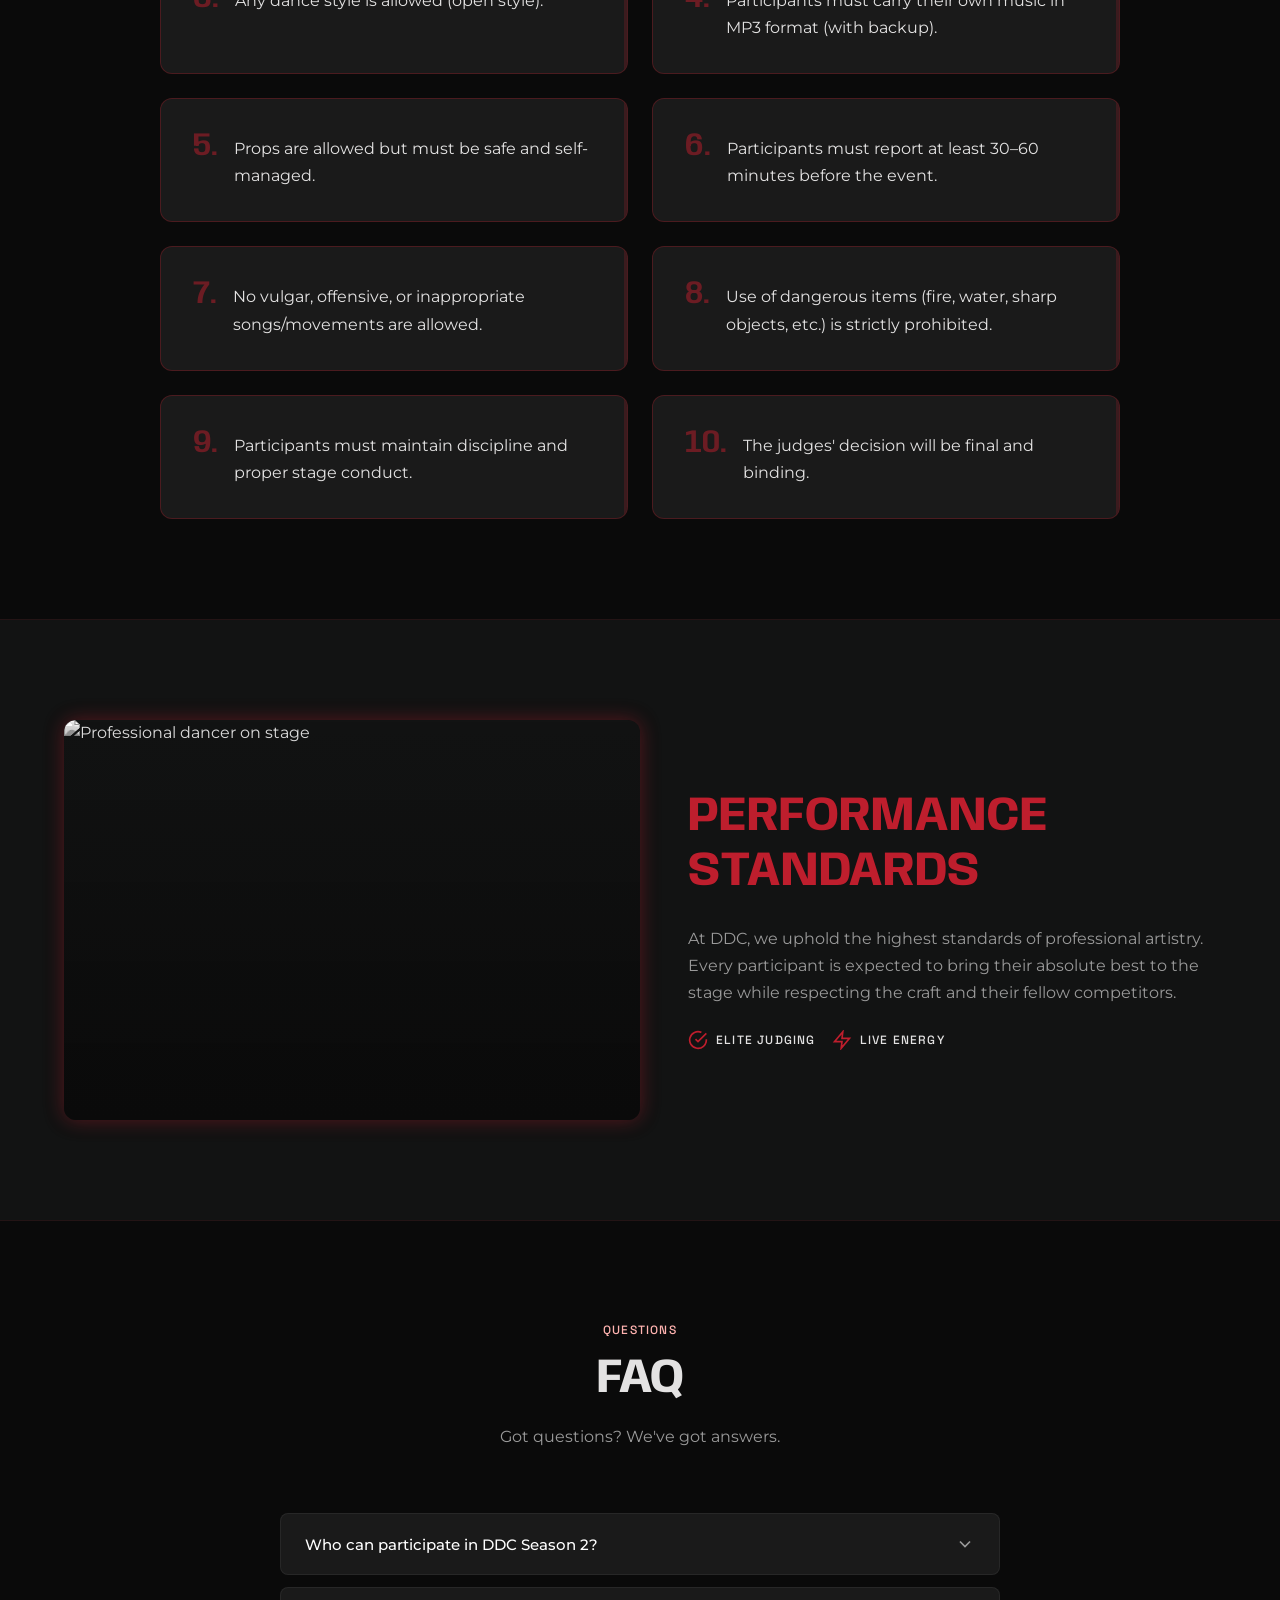
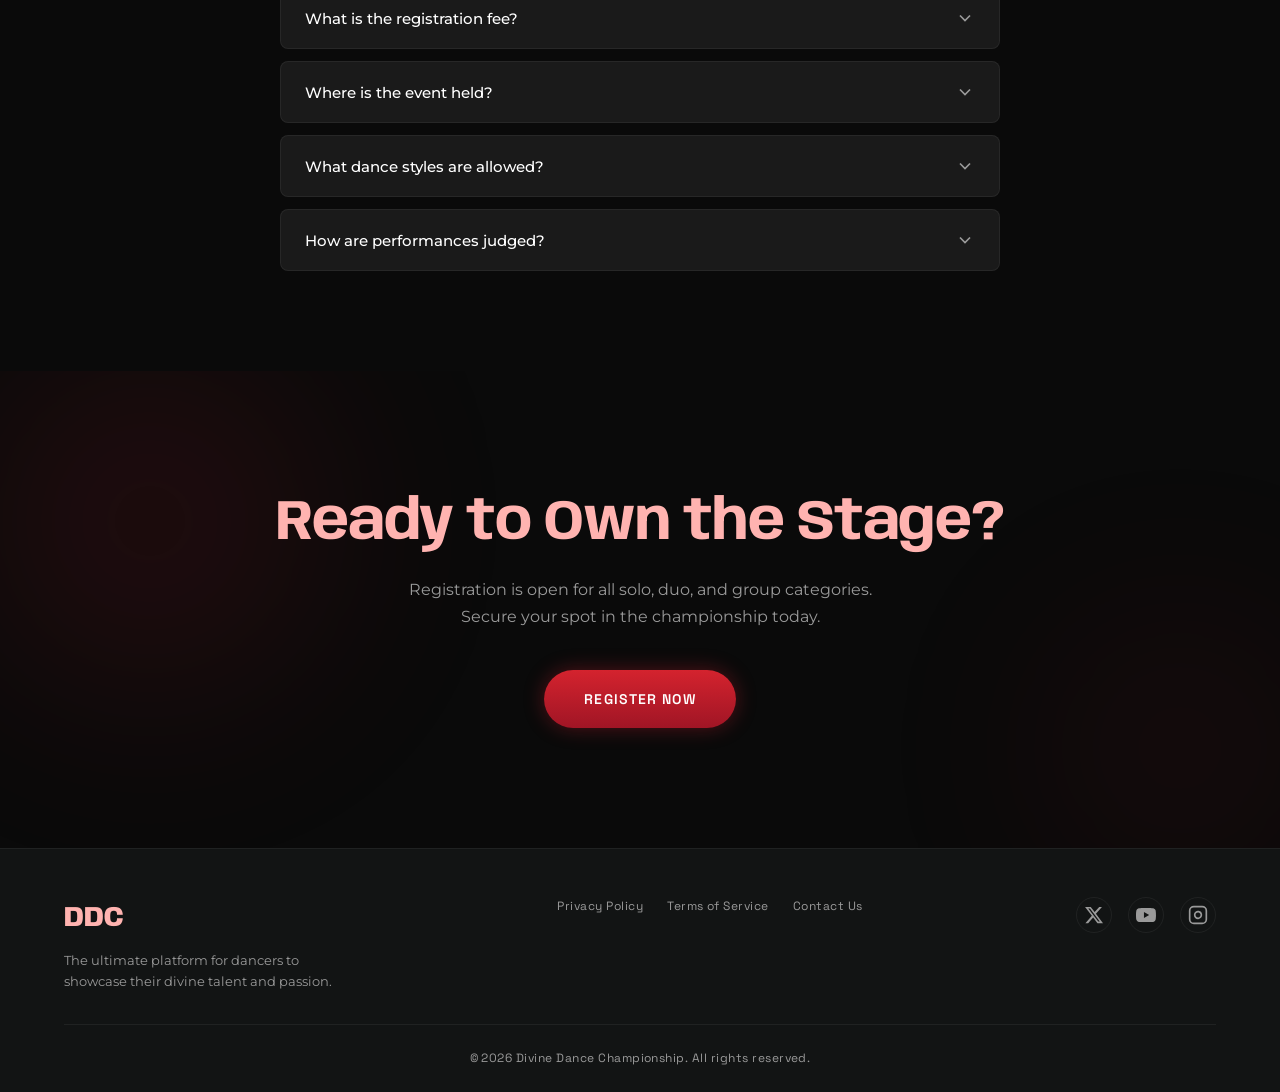
==== commit 9da29503: "Update interconnected links, add Prize Pool breakdown, and apply new Junior Solo image from final_up" ====
--- a/index.html
+++ b/index.html
@@ -174,7 +174,7 @@
         <!-- Junior Solo -->
         <div class="category-card-v2">
           <div class="category-card-v2__image">
-            <img src="https://lh3.googleusercontent.com/aida-public/[base64]" alt="Junior Solo dancer" loading="lazy" />
+            <img src="/junior_solo_cropped.png" alt="Junior Solo dancer" loading="lazy" />
             <div class="category-card-v2__image-overlay"></div>
             <span class="category-card-v2__badge">4-13 YEARS</span>
           </div>
@@ -187,6 +187,23 @@
               <span class="category-card-v2__price-label">Registration Fee</span>
             </div>
             <a href="https://docs.google.com/forms/d/e/1FAIpQLSdyLy1BD2bwJpLeQ0RBQqy2SPrHPg33ZrpNjyy-k9jikBR-5A/viewform?usp=sharing&ouid=105980000422649941958" target="_blank" rel="noopener noreferrer" class="btn btn--primary btn--full magnetic-btn">Register Now</a>
+            <div class="category-card-v2__prize-pool" style="margin-top: 1.5rem; margin-bottom: 1rem;">
+              <div style="font-family: 'Space Grotesk', sans-serif; font-size: 10px; letter-spacing: 0.1em; color: var(--on-surface, #e3e2e2); margin-bottom: 12px; text-transform: uppercase;">Prize Pool Breakdown</div>
+              <div style="display: grid; grid-template-columns: repeat(3, 1fr); gap: 8px;">
+                <div style="background: var(--surface-container-lowest, #0d0e0f); padding: 12px; border-radius: 4px; text-align: center; border: 1px solid rgba(170, 137, 135, 0.2);">
+                  <div style="font-family: 'Space Grotesk', sans-serif; font-size: 10px; color: var(--on-surface-variant, #e3bebb); margin-bottom: 4px;">1ST</div>
+                  <div style="font-family: 'Anybody', sans-serif; font-size: 16px; font-weight: 700; color: #FFD700;">₹10,000</div>
+                </div>
+                <div style="background: var(--surface-container-lowest, #0d0e0f); padding: 12px; border-radius: 4px; text-align: center; border: 1px solid rgba(170, 137, 135, 0.2);">
+                  <div style="font-family: 'Space Grotesk', sans-serif; font-size: 10px; color: var(--on-surface-variant, #e3bebb); margin-bottom: 4px;">2ND</div>
+                  <div style="font-family: 'Anybody', sans-serif; font-size: 16px; font-weight: 700; color: #C0C0C0;">₹7,500</div>
+                </div>
+                <div style="background: var(--surface-container-lowest, #0d0e0f); padding: 12px; border-radius: 4px; text-align: center; border: 1px solid rgba(170, 137, 135, 0.2);">
+                  <div style="font-family: 'Space Grotesk', sans-serif; font-size: 10px; color: var(--on-surface-variant, #e3bebb); margin-bottom: 4px;">3RD</div>
+                  <div style="font-family: 'Anybody', sans-serif; font-size: 16px; font-weight: 700; color: #CD7F32;">₹5,000</div>
+                </div>
+              </div>
+            </div>
             <div class="category-card-v2__contact">
               <p>For queries call:</p>
               <p>Apeksha – 87928 96356</p>
@@ -211,6 +228,23 @@
               <span class="category-card-v2__price-label">Registration Fee</span>
             </div>
             <a href="https://docs.google.com/forms/d/e/1FAIpQLSdyLy1BD2bwJpLeQ0RBQqy2SPrHPg33ZrpNjyy-k9jikBR-5A/viewform?usp=sharing&ouid=105980000422649941958" target="_blank" rel="noopener noreferrer" class="btn btn--primary btn--full magnetic-btn">Register Now</a>
+            <div class="category-card-v2__prize-pool" style="margin-top: 1.5rem; margin-bottom: 1rem;">
+              <div style="font-family: 'Space Grotesk', sans-serif; font-size: 10px; letter-spacing: 0.1em; color: var(--on-surface, #e3e2e2); margin-bottom: 12px; text-transform: uppercase;">Prize Pool Breakdown</div>
+              <div style="display: grid; grid-template-columns: repeat(3, 1fr); gap: 8px;">
+                <div style="background: var(--surface-container-lowest, #0d0e0f); padding: 12px; border-radius: 4px; text-align: center; border: 1px solid rgba(170, 137, 135, 0.2);">
+                  <div style="font-family: 'Space Grotesk', sans-serif; font-size: 10px; color: var(--on-surface-variant, #e3bebb); margin-bottom: 4px;">1ST</div>
+                  <div style="font-family: 'Anybody', sans-serif; font-size: 16px; font-weight: 700; color: #FFD700;">₹15,000</div>
+                </div>
+                <div style="background: var(--surface-container-lowest, #0d0e0f); padding: 12px; border-radius: 4px; text-align: center; border: 1px solid rgba(170, 137, 135, 0.2);">
+                  <div style="font-family: 'Space Grotesk', sans-serif; font-size: 10px; color: var(--on-surface-variant, #e3bebb); margin-bottom: 4px;">2ND</div>
+                  <div style="font-family: 'Anybody', sans-serif; font-size: 16px; font-weight: 700; color: #C0C0C0;">₹10,000</div>
+                </div>
+                <div style="background: var(--surface-container-lowest, #0d0e0f); padding: 12px; border-radius: 4px; text-align: center; border: 1px solid rgba(170, 137, 135, 0.2);">
+                  <div style="font-family: 'Space Grotesk', sans-serif; font-size: 10px; color: var(--on-surface-variant, #e3bebb); margin-bottom: 4px;">3RD</div>
+                  <div style="font-family: 'Anybody', sans-serif; font-size: 16px; font-weight: 700; color: #CD7F32;">₹7,500</div>
+                </div>
+              </div>
+            </div>
             <div class="category-card-v2__contact">
               <p>For queries call:</p>
               <p>Apeksha – 87928 96356</p>
@@ -235,6 +269,23 @@
               <span class="category-card-v2__price-label">Registration Fee</span>
             </div>
             <a href="https://docs.google.com/forms/d/e/1FAIpQLSdyLy1BD2bwJpLeQ0RBQqy2SPrHPg33ZrpNjyy-k9jikBR-5A/viewform?usp=sharing&ouid=105980000422649941958" target="_blank" rel="noopener noreferrer" class="btn btn--primary btn--full magnetic-btn">Register Now</a>
+            <div class="category-card-v2__prize-pool" style="margin-top: 1.5rem; margin-bottom: 1rem;">
+              <div style="font-family: 'Space Grotesk', sans-serif; font-size: 10px; letter-spacing: 0.1em; color: var(--on-surface, #e3e2e2); margin-bottom: 12px; text-transform: uppercase;">Prize Pool Breakdown</div>
+              <div style="display: grid; grid-template-columns: repeat(3, 1fr); gap: 8px;">
+                <div style="background: var(--surface-container-lowest, #0d0e0f); padding: 12px; border-radius: 4px; text-align: center; border: 1px solid rgba(170, 137, 135, 0.2);">
+                  <div style="font-family: 'Space Grotesk', sans-serif; font-size: 10px; color: var(--on-surface-variant, #e3bebb); margin-bottom: 4px;">1ST</div>
+                  <div style="font-family: 'Anybody', sans-serif; font-size: 16px; font-weight: 700; color: #FFD700;">₹25,000</div>
+                </div>
+                <div style="background: var(--surface-container-lowest, #0d0e0f); padding: 12px; border-radius: 4px; text-align: center; border: 1px solid rgba(170, 137, 135, 0.2);">
+                  <div style="font-family: 'Space Grotesk', sans-serif; font-size: 10px; color: var(--on-surface-variant, #e3bebb); margin-bottom: 4px;">2ND</div>
+                  <div style="font-family: 'Anybody', sans-serif; font-size: 16px; font-weight: 700; color: #C0C0C0;">₹15,000</div>
+                </div>
+                <div style="background: var(--surface-container-lowest, #0d0e0f); padding: 12px; border-radius: 4px; text-align: center; border: 1px solid rgba(170, 137, 135, 0.2);">
+                  <div style="font-family: 'Space Grotesk', sans-serif; font-size: 10px; color: var(--on-surface-variant, #e3bebb); margin-bottom: 4px;">3RD</div>
+                  <div style="font-family: 'Anybody', sans-serif; font-size: 16px; font-weight: 700; color: #CD7F32;">₹10,000</div>
+                </div>
+              </div>
+            </div>
             <div class="category-card-v2__contact">
               <p>For queries call:</p>
               <p>Apeksha – 87928 96356</p>
@@ -263,6 +314,23 @@
               <span class="category-card-v2__price-label">Registration Fee</span>
             </div>
             <a href="https://docs.google.com/forms/d/e/1FAIpQLSdyLy1BD2bwJpLeQ0RBQqy2SPrHPg33ZrpNjyy-k9jikBR-5A/viewform?usp=sharing&ouid=105980000422649941958" target="_blank" rel="noopener noreferrer" class="btn btn--primary btn--full magnetic-btn">Register Now</a>
+            <div class="category-card-v2__prize-pool" style="margin-top: 1.5rem; margin-bottom: 1rem;">
+              <div style="font-family: 'Space Grotesk', sans-serif; font-size: 10px; letter-spacing: 0.1em; color: var(--on-surface, #e3e2e2); margin-bottom: 12px; text-transform: uppercase;">Prize Pool Breakdown</div>
+              <div style="display: grid; grid-template-columns: repeat(3, 1fr); gap: 8px;">
+                <div style="background: var(--surface-container-lowest, #0d0e0f); padding: 12px; border-radius: 4px; text-align: center; border: 1px solid rgba(170, 137, 135, 0.2);">
+                  <div style="font-family: 'Space Grotesk', sans-serif; font-size: 10px; color: var(--on-surface-variant, #e3bebb); margin-bottom: 4px;">1ST</div>
+                  <div style="font-family: 'Anybody', sans-serif; font-size: 16px; font-weight: 700; color: #FFD700;">₹50,000</div>
+                </div>
+                <div style="background: var(--surface-container-lowest, #0d0e0f); padding: 12px; border-radius: 4px; text-align: center; border: 1px solid rgba(170, 137, 135, 0.2);">
+                  <div style="font-family: 'Space Grotesk', sans-serif; font-size: 10px; color: var(--on-surface-variant, #e3bebb); margin-bottom: 4px;">2ND</div>
+                  <div style="font-family: 'Anybody', sans-serif; font-size: 16px; font-weight: 700; color: #C0C0C0;">₹30,000</div>
+                </div>
+                <div style="background: var(--surface-container-lowest, #0d0e0f); padding: 12px; border-radius: 4px; text-align: center; border: 1px solid rgba(170, 137, 135, 0.2);">
+                  <div style="font-family: 'Space Grotesk', sans-serif; font-size: 10px; color: var(--on-surface-variant, #e3bebb); margin-bottom: 4px;">3RD</div>
+                  <div style="font-family: 'Anybody', sans-serif; font-size: 16px; font-weight: 700; color: #CD7F32;">₹20,000</div>
+                </div>
+              </div>
+            </div>
             <div class="category-card-v2__contact">
               <p>For queries call:</p>
               <p>Apeksha – 87928 96356</p>
@@ -287,6 +355,23 @@
               <span class="category-card-v2__price-label">Registration Fee</span>
             </div>
             <a href="https://docs.google.com/forms/d/e/1FAIpQLSdyLy1BD2bwJpLeQ0RBQqy2SPrHPg33ZrpNjyy-k9jikBR-5A/viewform?usp=sharing&ouid=105980000422649941958" target="_blank" rel="noopener noreferrer" class="btn btn--primary btn--full magnetic-btn">Register Now</a>
+            <div class="category-card-v2__prize-pool" style="margin-top: 1.5rem; margin-bottom: 1rem;">
+              <div style="font-family: 'Space Grotesk', sans-serif; font-size: 10px; letter-spacing: 0.1em; color: var(--on-surface, #e3e2e2); margin-bottom: 12px; text-transform: uppercase;">Prize Pool Breakdown</div>
+              <div style="display: grid; grid-template-columns: repeat(3, 1fr); gap: 8px;">
+                <div style="background: var(--surface-container-lowest, #0d0e0f); padding: 12px; border-radius: 4px; text-align: center; border: 1px solid rgba(170, 137, 135, 0.2);">
+                  <div style="font-family: 'Space Grotesk', sans-serif; font-size: 10px; color: var(--on-surface-variant, #e3bebb); margin-bottom: 4px;">1ST</div>
+                  <div style="font-family: 'Anybody', sans-serif; font-size: 16px; font-weight: 700; color: #FFD700;">₹1,00,000</div>
+                </div>
+                <div style="background: var(--surface-container-lowest, #0d0e0f); padding: 12px; border-radius: 4px; text-align: center; border: 1px solid rgba(170, 137, 135, 0.2);">
+                  <div style="font-family: 'Space Grotesk', sans-serif; font-size: 10px; color: var(--on-surface-variant, #e3bebb); margin-bottom: 4px;">2ND</div>
+                  <div style="font-family: 'Anybody', sans-serif; font-size: 16px; font-weight: 700; color: #C0C0C0;">₹50,000</div>
+                </div>
+                <div style="background: var(--surface-container-lowest, #0d0e0f); padding: 12px; border-radius: 4px; text-align: center; border: 1px solid rgba(170, 137, 135, 0.2);">
+                  <div style="font-family: 'Space Grotesk', sans-serif; font-size: 10px; color: var(--on-surface-variant, #e3bebb); margin-bottom: 4px;">3RD</div>
+                  <div style="font-family: 'Anybody', sans-serif; font-size: 16px; font-weight: 700; color: #CD7F32;">₹30,000</div>
+                </div>
+              </div>
+            </div>
             <div class="category-card-v2__contact">
               <p>For queries call:</p>
               <p>Apeksha – 87928 96356</p>
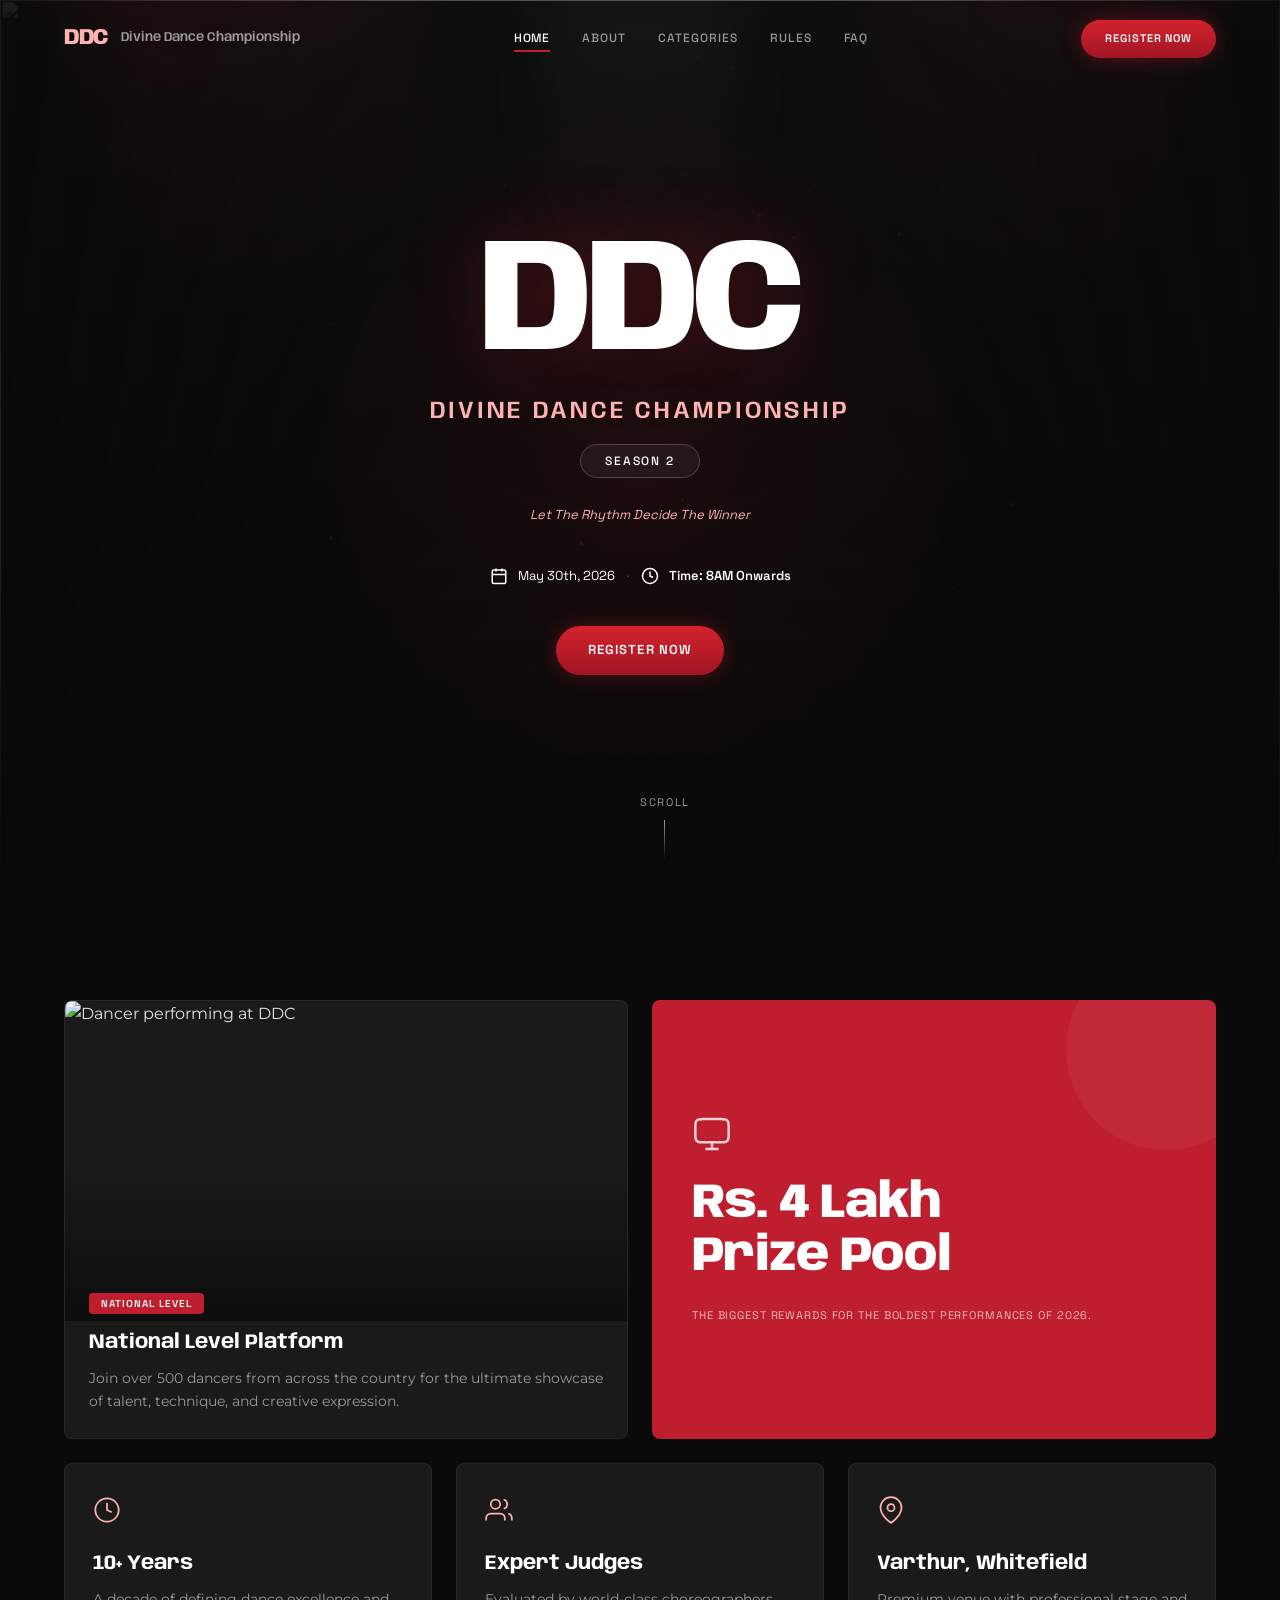
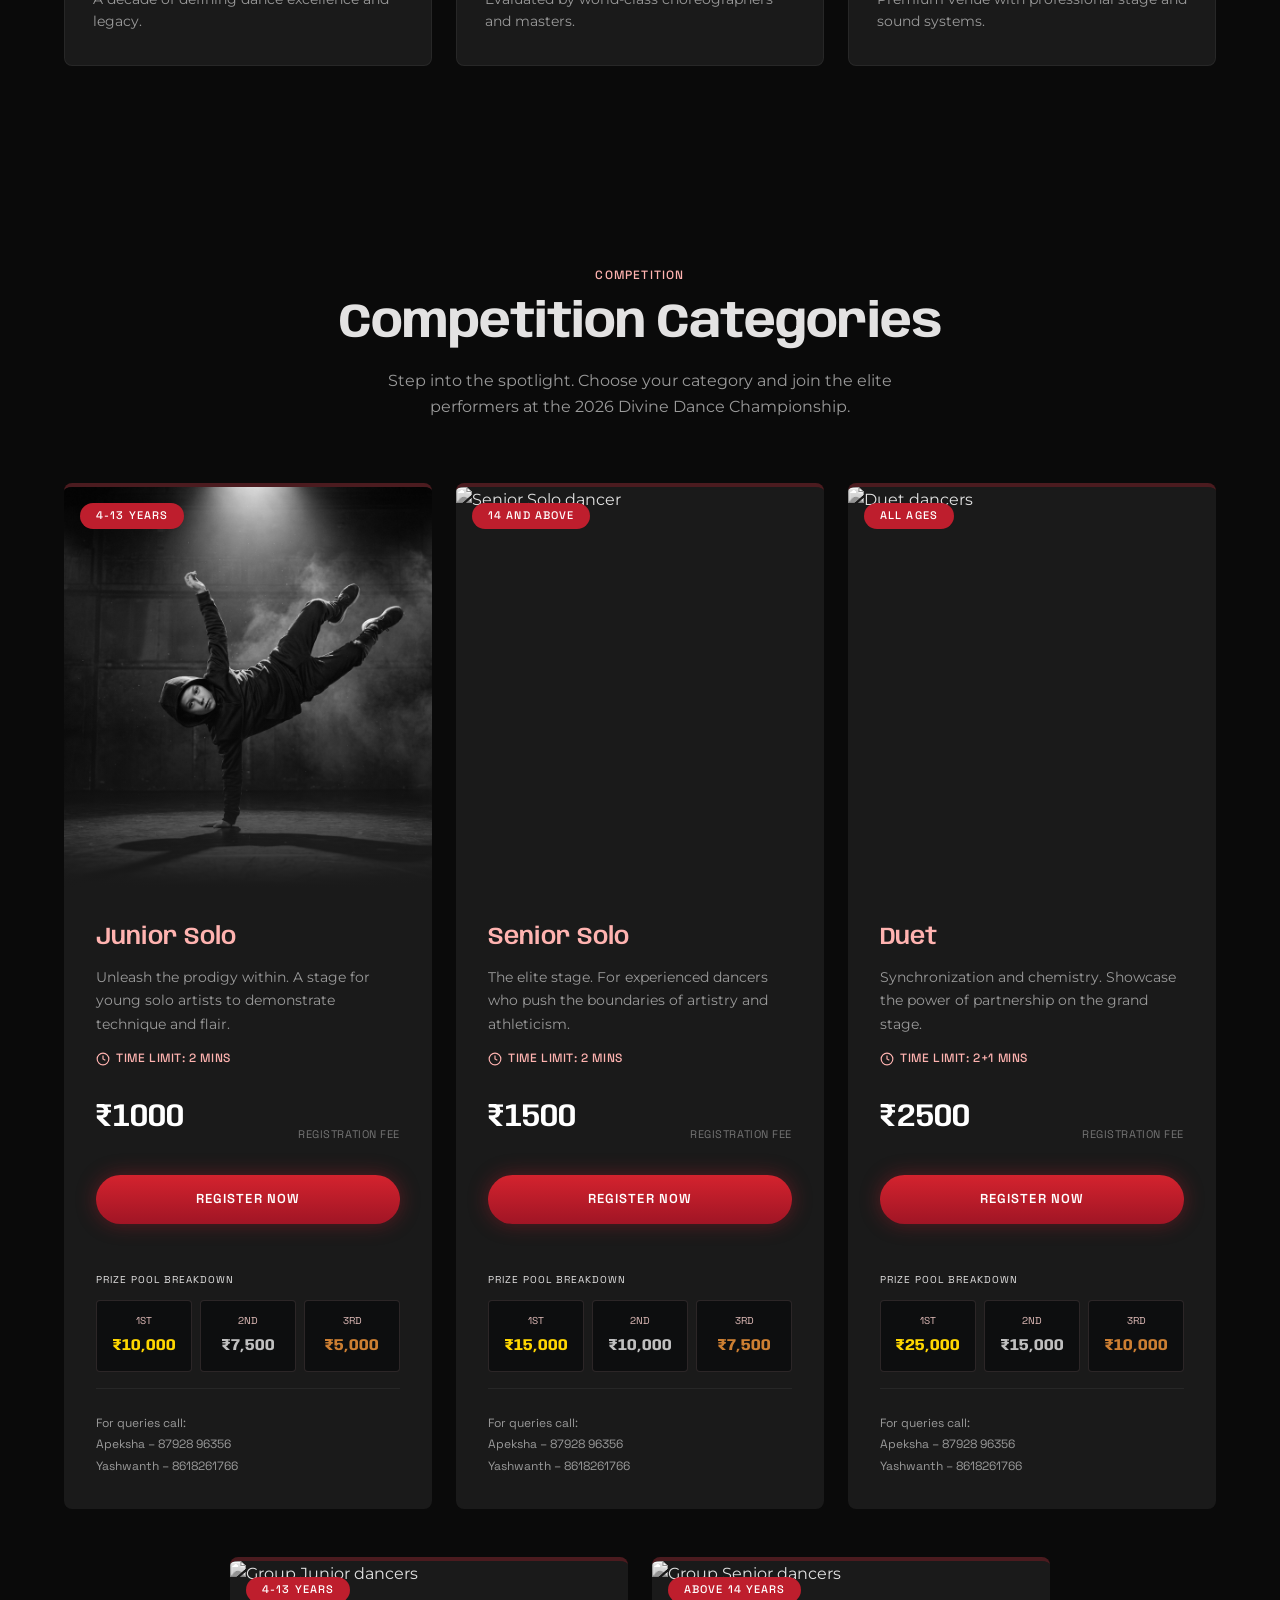
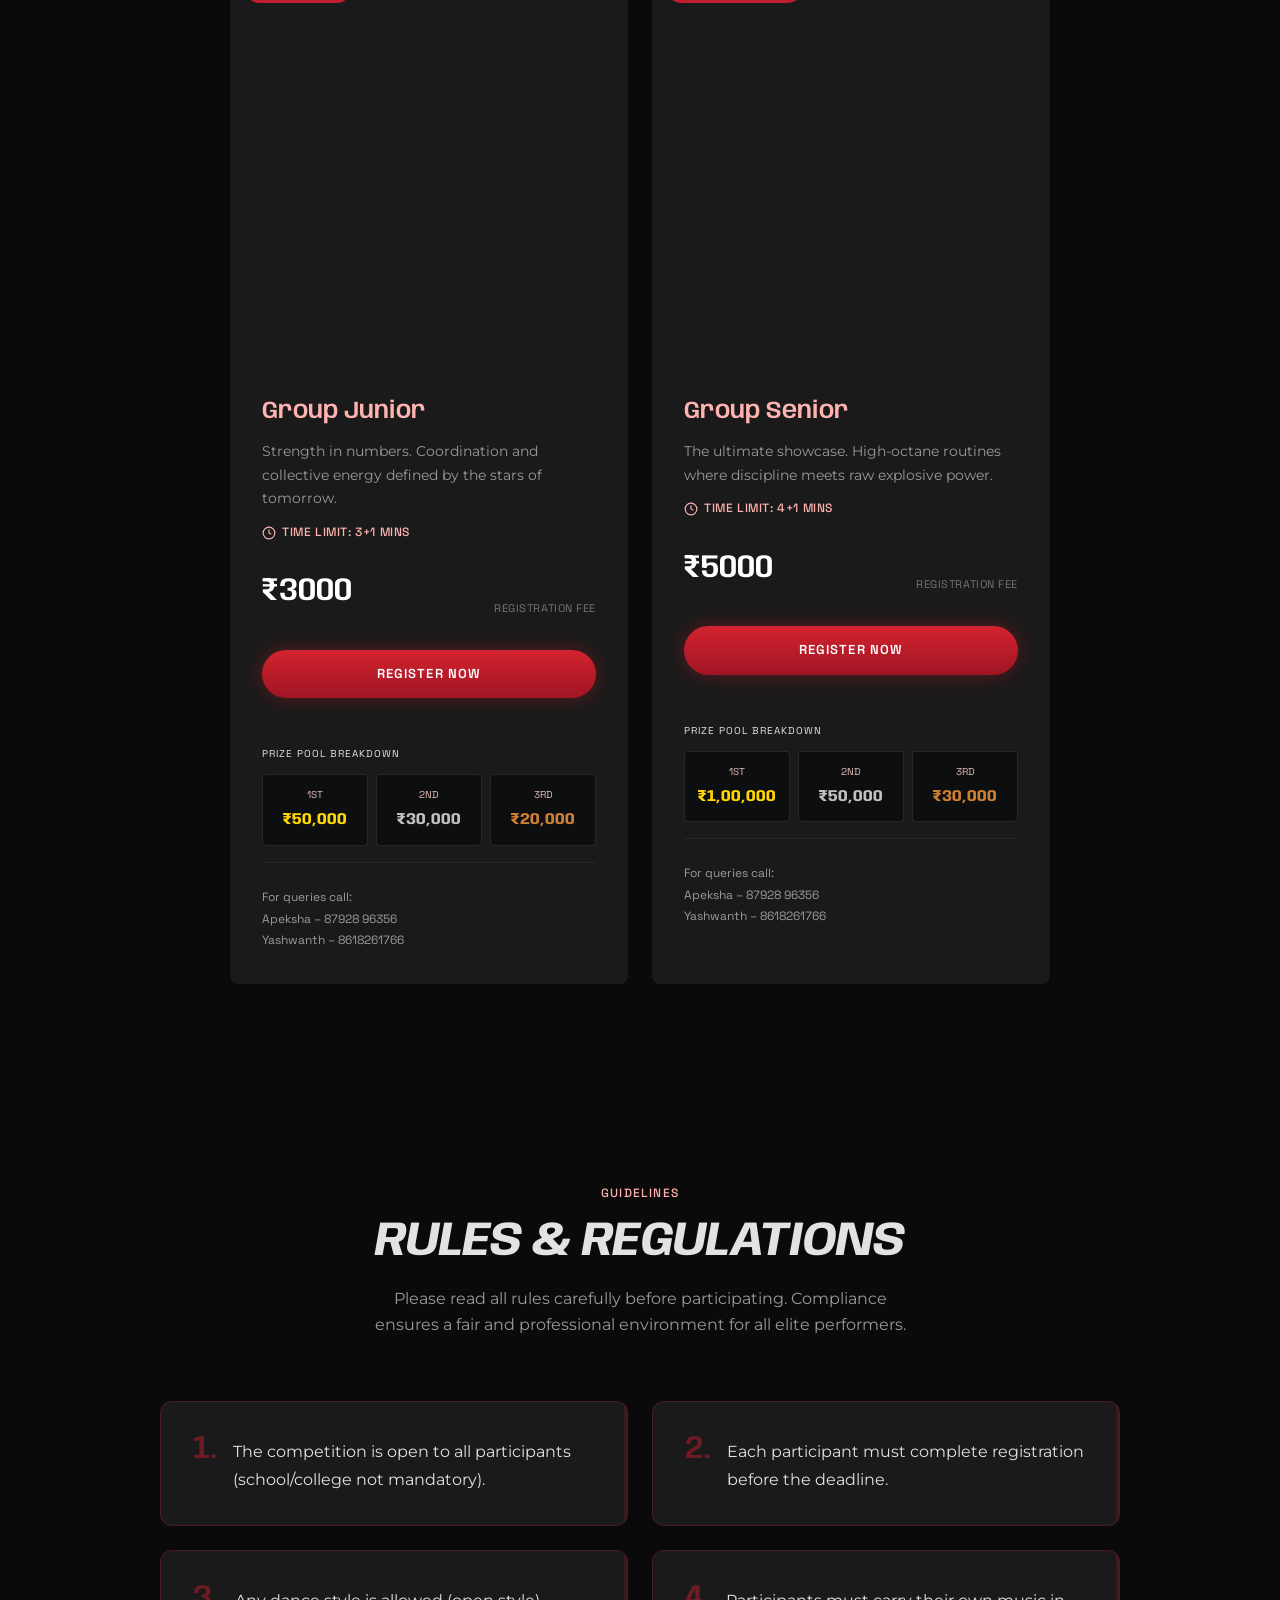
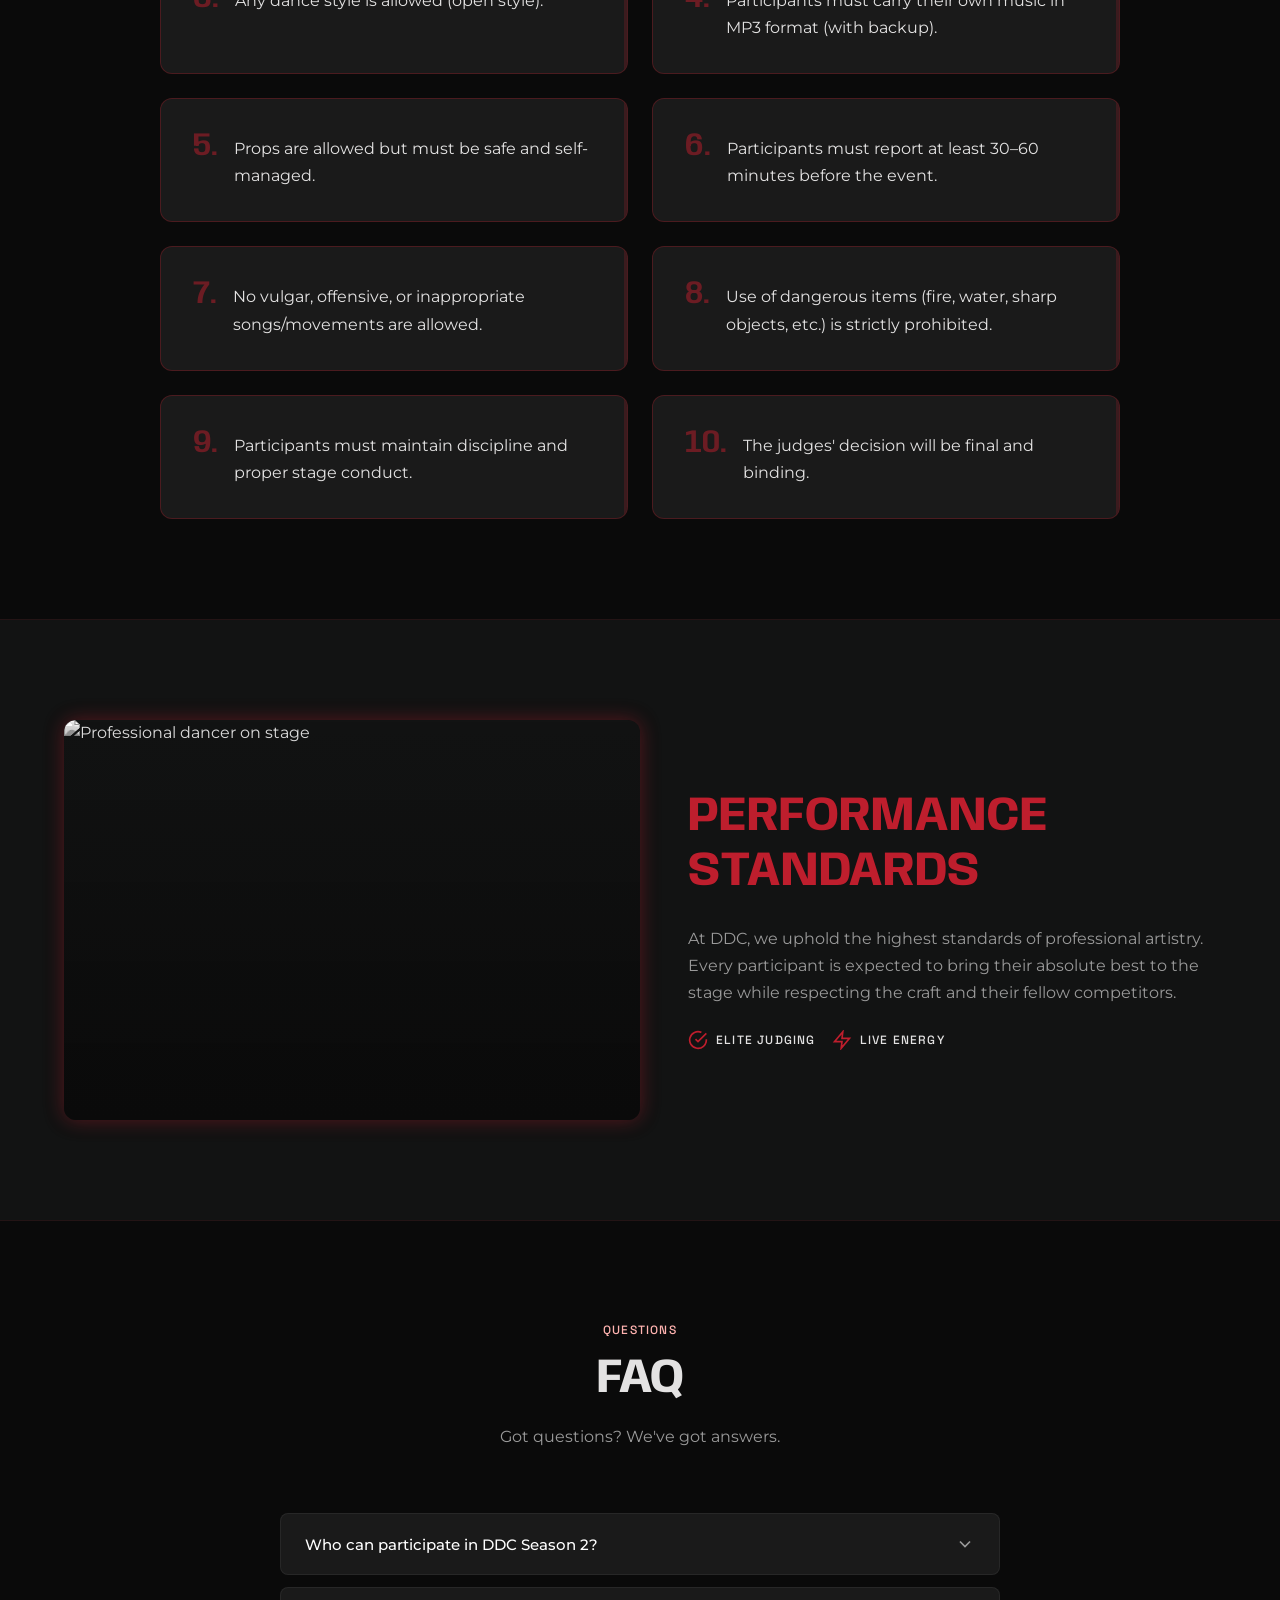
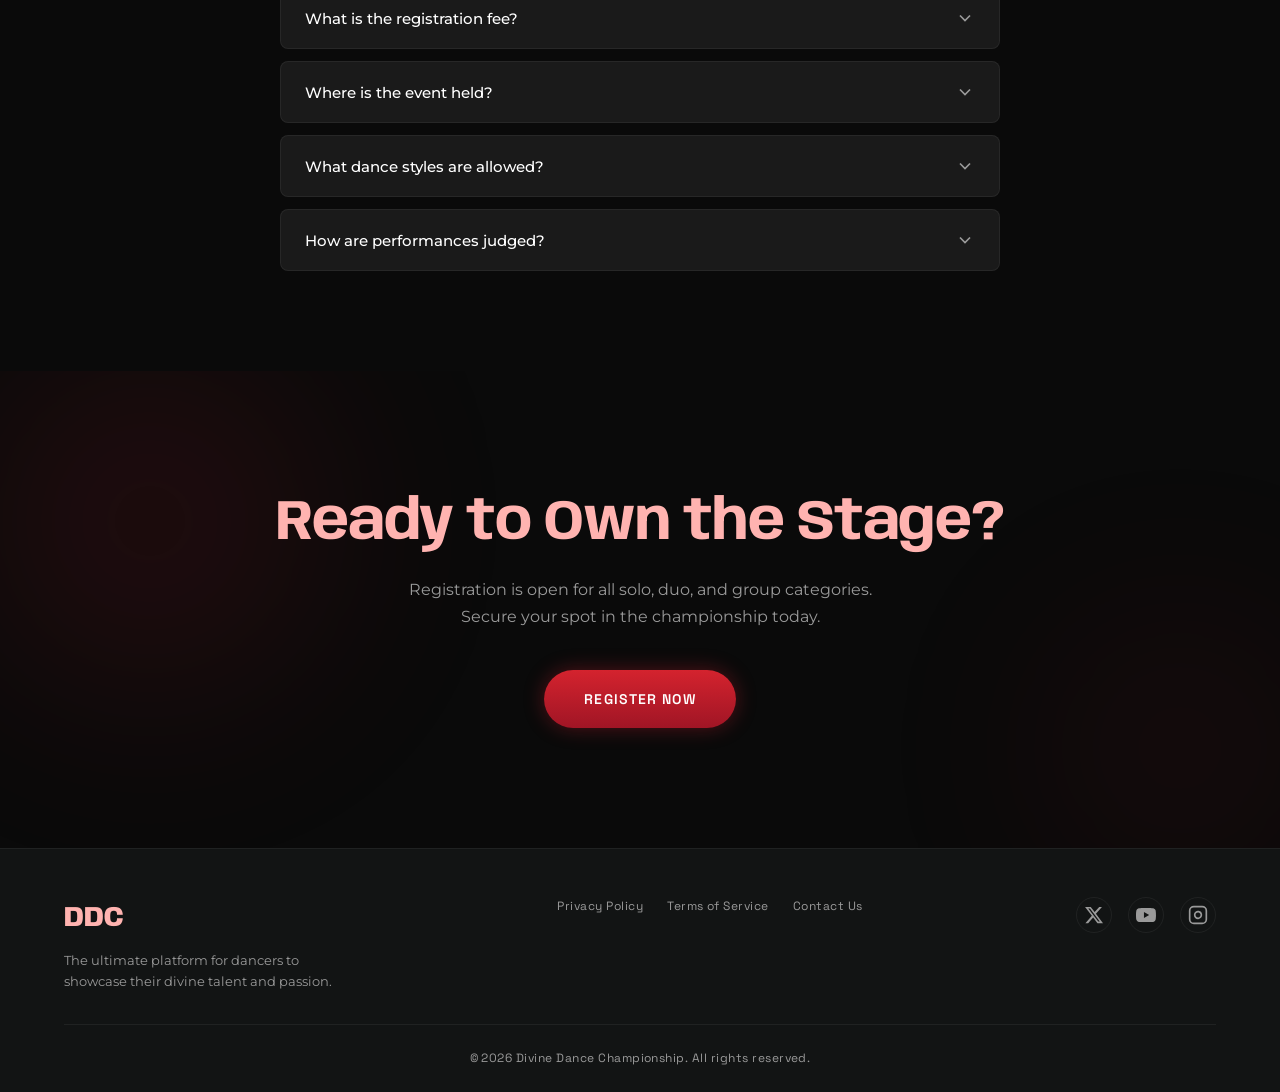
==== commit 994081f9: "Update Junior Solo image to use the high-quality regenerated version" ====
--- a/index.html
+++ b/index.html
@@ -174,7 +174,7 @@
         <!-- Junior Solo -->
         <div class="category-card-v2">
           <div class="category-card-v2__image">
-            <img src="/junior_solo_cropped.png" alt="Junior Solo dancer" loading="lazy" />
+            <img src="/junior_solo/screen.png" alt="Junior Solo dancer" loading="lazy" />
             <div class="category-card-v2__image-overlay"></div>
             <span class="category-card-v2__badge">4-13 YEARS</span>
           </div>
